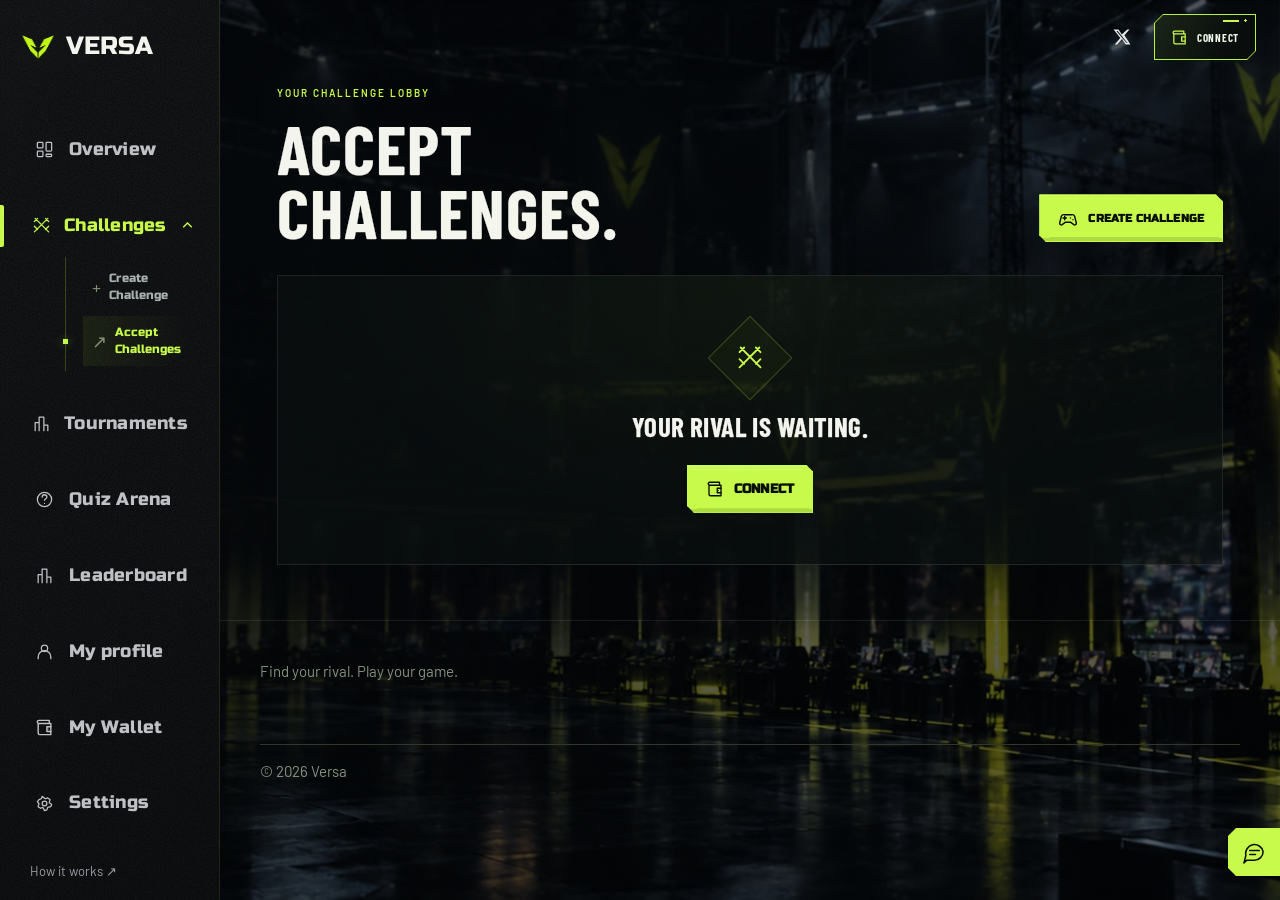
==== accept-challenges/index.html @ dc7f64ae "Add files via upload" ====
<!DOCTYPE html>
<html lang="en"><head><meta name="versa-build" content="2026-11-01-v4.0"><meta charset="utf-8"><meta name="viewport" content="width=device-width,initial-scale=1"><meta name="theme-color" content="#090b0b"><meta name="description" content="Versa: challenge friends, play quizzes and explore competitions."><title>Versa — Your next match starts here</title><link rel="icon" href="/versa-favicon.ico"><link rel="stylesheet" href="/assets/versa-base.css?v=041100"><link rel="stylesheet" href="/assets/app-v2.css?v=041100"><link rel="stylesheet" href="/assets/revision-v3.css?v=041102"><link rel="preload" href="/assets/versa-arena-heavy.woff" as="font" type="font/woff" crossorigin></head>
<body><a href="#main" class="skip">Skip to content</a><header class="header"><div class="mobile-ca-row"><button class="ca-copy" data-copy-ca="mobile" type="button" disabled aria-label="Versa contract address pending"><span>CA pending</span></button></div><div class="header-inner"><a href="/" class="brand" aria-label="Versa home"><span class="brand-mark" aria-hidden="true"><img src="/mobile-logo.png" alt=""></span><span class="brand-name">VERSA</span></a><nav id="nav" aria-label="Main navigation"><a href="/" data-nav="home">Home</a><a href="/accept-challenges/" data-nav="competitions">Competitions</a><a href="/quiz/" data-nav="quiz">Quiz Arena</a><a href="/leaderboard/" data-nav="leaderboard">Leaderboard</a><a href="/profile/" data-nav="profile">Profile</a><a href="/how-it-works/" data-nav="how">How it works</a></nav><div class="header-actions"><a class="header-x" href="https://x.com/PlayVersa_" target="_blank" rel="noopener noreferrer" aria-label="Versa on X (opens in a new tab)" title="@PlayVersa_"><svg width="18" height="18" viewBox="0 0 24 24" fill="currentColor" aria-hidden="true"><path d="M18.9 2H22l-6.8 7.8L23.2 22h-6.3L12 14.6 5.5 22H2.3l7.5-8.6L.8 2h6.5l4.5 6.7L18.9 2Zm-1.1 18h1.7L6.3 3.9H4.5L17.8 20Z"/></svg></a><button class="wallet-btn" data-wallet><svg class="connect-icon" width="18" height="18" viewBox="0 0 24 24" fill="none" stroke="currentColor" stroke-width="1.8" stroke-linecap="round" stroke-linejoin="round" aria-hidden="true"><path d="M20 7H5a2 2 0 0 1 0-4h13v4M4 7v12a2 2 0 0 0 2 2h14V7"/><path d="M20 11h-5v6h5"/><circle cx="16.5" cy="14" r=".7" fill="currentColor" stroke="none"/></svg><span>Connect</span></button><button class="ca-copy desktop-ca" data-copy-ca="desktop" type="button" disabled aria-label="Versa contract address pending"><span>CA pending</span></button><button class="menu-btn" aria-label="Open navigation" aria-expanded="false" aria-controls="nav"><span></span><span></span><span></span></button></div></div></header><main id="main" tabindex="-1"><section class="boot-shell" id="versa-boot" role="status"><h1>Loading your arena…</h1><p>Versa is getting ready.</p><div id="boot-retry" hidden><p>The page is taking longer than expected.</p><button class="btn" type="button" onclick="location.reload()">Reload Versa</button></div></section></main><footer class="footer"><div class="footer-inner"><div><a href="/" class="brand" aria-label="Versa home"><span class="brand-mark"><img src="/mobile-logo.png" alt=""></span><span class="brand-name">VERSA</span></a><p>Find your rival. Play your game.</p></div><div class="footer-links"><a href="/accept-challenges/">Competitions</a><a href="/quiz/">Quiz Arena</a><a href="/how-it-works/">How it works</a><a href="/profile/">Profile</a><a href="/terms/">Terms of Service</a><a href="/privacy/">Privacy Policy</a></div><p class="footnote">© <span id="year"></span> Versa</p></div></footer><dialog id="dialog" aria-labelledby="dialog-title"><div id="dialog-content"></div></dialog><div id="toast" role="status" aria-live="polite" hidden></div><noscript><div class="no-script">Please enable JavaScript to use the Versa prototype.</div></noscript><script>window.addEventListener('error',function(e){var boot=document.getElementById('versa-boot'),retry=document.getElementById('boot-retry');if(boot&&retry&&(e.error||e.target&&e.target.tagName==='SCRIPT')){boot.querySelector('h1').textContent='Versa could not finish loading.';boot.querySelector('p').textContent='Please reload the page to try again.';retry.hidden=false;}},true);setTimeout(function(){var retry=document.getElementById('boot-retry');if(retry)retry.hidden=false;},8000);</script><script src="/versa-config.js?v=041100"></script><script src="/assets/versa-mobile-wallet.js?v=041100" defer></script><script src="/assets/versa-app.js?v=041102" defer></script></body></html>
---- assets/versa-base.css ----
@font-face {
  font-family: 'Rajdhani';
  font-style: normal;
  font-weight: 400;
  font-display: swap;
  src: url('/assets/versa-font-1.woff') format('woff');
}
@font-face {
  font-family: 'Rajdhani';
  font-style: normal;
  font-weight: 500;
  font-display: swap;
  src: url('/assets/versa-font-2.woff') format('woff');
}
@font-face {
  font-family: 'Rajdhani';
  font-style: normal;
  font-weight: 600;
  font-display: swap;
  src: url('/assets/versa-font-3.woff') format('woff');
}
@font-face {
  font-family: 'Rajdhani';
  font-style: normal;
  font-weight: 700;
  font-display: swap;
  src: url('/assets/versa-font-4.woff') format('woff');
}
@font-face {
  font-family: 'Russo One';
  font-style: normal;
  font-weight: 400;
  font-display: swap;
  src: url('/assets/versa-font-5.woff') format('woff');
}



:root{color-scheme:dark;--ink:#080a09;--panel:#141714;--line:#30372b;--muted:#9ca697;--text:#f2f3e9;--lime:#c7fa4b;--max:1280px}*{box-sizing:border-box}html{scroll-behavior:smooth}body{margin:0;background:var(--ink);color:var(--text);font:15px/1.5 'DM Sans',Arial,sans-serif}a{color:inherit;text-decoration:none}button,input,select,textarea{font:inherit}button{cursor:pointer}button:disabled{opacity:.5;cursor:not-allowed}button:focus-visible,a:focus-visible,input:focus-visible,select:focus-visible,textarea:focus-visible{outline:2px solid var(--lime);outline-offset:3px}[hidden]{display:none!important}img{display:block;max-width:100%}.wrap{width:min(var(--max),calc(100% - 80px));margin:auto}.skip{position:fixed;top:-80px;left:16px;z-index:100;background:var(--lime);color:#111;padding:10px}.skip:focus{top:10px}.header{background:#0b0d0beF;position:relative;z-index:20;border-bottom:1px solid #242a21}.header-inner{width:min(var(--max),calc(100% - 80px));height:78px;margin:auto;display:flex;align-items:center;gap:36px}.brand{display:inline-flex;align-items:center;gap:10px;font-size:23px;letter-spacing:3px;font-weight:800}.brand-mark{display:inline-grid;place-items:center;color:#111;background:var(--lime);font:800 25px/1 'Barlow Condensed',Arial,sans-serif;width:30px;height:30px;clip-path:polygon(0 0,36% 0,50% 60%,64% 0,100% 0,69% 100%,31% 100%);font-size:0}.header nav{display:flex;gap:30px;margin:auto}.header nav a{color:#a9b1a5;font-size:12px;font-weight:600}.header nav a.active,.header nav a:hover{color:var(--lime)}.header-actions{display:flex;gap:12px}.wallet-btn,.btn{border:1px solid transparent;background:var(--lime);color:#10140c;border-radius:4px;padding:12px 18px;font-size:12px;font-weight:700;display:inline-flex;align-items:center;justify-content:center;gap:22px;min-height:44px}.wallet-btn.connected{background:#1d241a;color:var(--text);border-color:#536843}.btn.outline{background:transparent;border-color:#68705f;color:var(--text)}.btn.ghost{background:#20251e;color:var(--text);border-color:#343c30}.btn:disabled{cursor:not-allowed}.btn:hover:not(:disabled),.wallet-btn:hover{filter:brightness(1.1)}.menu-btn{display:none;background:none;color:white;border:0;font-size:22px}.demo-ribbon{text-align:center;background:#171e13;color:#c4d6a8;font-size:10px;letter-spacing:1px;padding:7px 12px}.dot{display:inline-block;width:7px;height:7px;border-radius:50%;background:var(--lime);margin-right:7px}.ribbon-desc{color:#8e9e83;letter-spacing:0}.hero{min-height:650px;position:relative;display:flex;align-items:center;background:#0d100c;overflow:hidden}.hero-bg{position:absolute;inset:0;width:100%;height:100%;object-fit:cover}.hero:after{content:'';position:absolute;inset:0;background:linear-gradient(90deg,#080a09 2%,#080a09f7 27%,#080a0999 48%,transparent 80%),linear-gradient(0deg,#080a09,transparent 25%)}.hero-inner{position:relative;z-index:1;padding:80px 0;width:min(var(--max),calc(100% - 80px));margin:auto}.eyebrow{font-size:10px;letter-spacing:2px;font-weight:700;color:var(--lime);text-transform:uppercase;margin:0 0 18px}.display,.section-title,.page-title{font-family:'Barlow Condensed',Impact,sans-serif;text-transform:uppercase;line-height:.94;letter-spacing:-1px;font-weight:700}.display{font-size:clamp(72px,8vw,112px);margin:0 0 23px;max-width:620px}.display em{color:var(--lime);font-style:normal}.hero p:not(.eyebrow){color:#b3bcab;font-size:15px;max-width:430px;line-height:1.75}.actions{display:flex;gap:12px;flex-wrap:wrap;margin-top:27px}.hero-hint{display:flex;gap:22px;color:#aab3a3;font-size:10px;margin-top:30px}.hero-hint span:before{content:'↗';color:var(--lime);margin-right:7px}.ticker{border-block:1px solid #242a21;background:#0d100c}.ticker .wrap{display:flex;justify-content:space-between;gap:15px;padding:18px 0;text-transform:uppercase;font-size:10px;letter-spacing:1.7px;color:#abb7a6}.ticker b{color:var(--lime)}.section{padding:80px 0}.section-alt{background:#10130f;border-block:1px solid #20251f}.section-head{display:flex;align-items:end;justify-content:space-between;gap:24px;margin-bottom:30px}.section-title{font-size:54px;margin:0}.section-head p{max-width:390px;color:var(--muted);font-size:13px;margin:0}.text-link{font-size:12px;font-weight:700;color:var(--lime)}.pill{display:inline-flex;align-items:center;gap:6px;border:1px solid #425136;border-radius:99px;padding:5px 10px;color:#cee5b1;font-size:10px;font-weight:600;white-space:nowrap}.tagline{color:var(--muted);font-size:13px}.card-grid{display:grid;grid-template-columns:repeat(3,1fr);gap:16px}.card{border:1px solid var(--line);border-radius:8px;background:#151915;overflow:hidden}.card-body{padding:22px}.card-top,.card-foot,.card-meta,.detail-row{display:flex;justify-content:space-between;gap:15px;align-items:center}.card-top{font-size:10px;color:#aab5a4;letter-spacing:.8px}.card h3{font-size:19px;line-height:1.2;margin:20px 0 9px}.card p{color:var(--muted);font-size:12px}.card-prize{font:700 35px/1 'Barlow Condensed',sans-serif;margin:20px 0}.card-prize small{font:12px 'DM Sans',sans-serif;color:var(--muted)}.card-foot{border-top:1px solid var(--line);padding-top:15px;color:var(--muted);font-size:11px}.card-foot button{background:none;color:var(--lime);border:0;font-weight:700;font-size:11px}.step-grid{display:grid;grid-template-columns:repeat(4,1fr);gap:22px}.step{border-top:1px solid #53624c;padding-top:20px}.step-num{font:700 28px 'Barlow Condensed',sans-serif;color:var(--lime)}.step h3{font-size:16px}.step p{color:var(--muted);font-size:12px;line-height:1.7}.feature-grid{display:grid;grid-template-columns:1fr 1fr;gap:20px}.feature{border:1px solid var(--line);border-radius:10px;overflow:hidden;background:#151915}.feature img{width:100%;aspect-ratio:1.9;object-fit:cover}.feature-copy{padding:25px}.feature-copy h3{font:700 31px 'Barlow Condensed',sans-serif;text-transform:uppercase;margin:0}.feature-copy p{color:var(--muted);font-size:12px}.bottom-cta{background:#c7fa4b;color:#13180e;border-radius:9px;padding:42px;display:flex;justify-content:space-between;gap:20px;align-items:center}.bottom-cta h2{font:700 44px/1 'Barlow Condensed',sans-serif;text-transform:uppercase;margin:0}.bottom-cta p{font-size:13px}.bottom-cta .btn{background:#13180e;color:#fff}.page-top{padding:60px 0 27px}.page-title{font-size:70px;margin:0 0 18px}.page-intro{font-size:13px;color:var(--muted);max-width:650px}.inline-note{background:#1a2117;border:1px solid #405138;color:#c8d6ba;padding:14px 17px;border-radius:6px;font-size:12px;margin:22px 0}.filters{display:flex;gap:10px;flex-wrap:wrap;align-items:center;margin:20px 0 30px}.filter{background:#151a15;color:#bec8b6;border:1px solid #374334;padding:9px 14px;border-radius:4px;font-size:11px}.filter.active{background:var(--lime);color:#111;border-color:var(--lime)}.filter-search{margin-left:auto;max-width:260px}.empty{border:1px dashed #485544;border-radius:8px;padding:35px;text-align:center;color:var(--muted);grid-column:1/-1}.two-col{display:grid;grid-template-columns:1.35fr .8fr;gap:24px}.panel{background:#141814;border:1px solid var(--line);border-radius:8px;padding:24px;margin-bottom:18px}.panel h2{font:700 28px 'Barlow Condensed',sans-serif;text-transform:uppercase;margin:0 0 10px}.panel p{color:var(--muted);font-size:13px}.player-row{display:flex;justify-content:space-between;gap:12px;padding:15px 0;border-bottom:1px solid var(--line);align-items:center}.avatar{display:inline-grid;place-items:center;background:#283623;color:var(--lime);border:1px solid #506941;border-radius:50%;width:36px;height:36px;font-weight:700;margin-right:9px}.metric-grid{display:grid;grid-template-columns:repeat(4,1fr);gap:12px}.metric{background:#151a15;border:1px solid var(--line);border-radius:8px;padding:20px}.metric strong{font:700 35px 'Barlow Condensed',sans-serif;display:block}.metric small{font-size:11px;color:var(--muted)}.quiz-card{max-width:760px;margin:auto}.quiz-question{font-size:24px;line-height:1.3;margin:25px 0}.answers{display:grid;gap:10px}.answer{width:100%;text-align:left;border:1px solid #3e4938;border-radius:6px;padding:16px;background:#1d241c;color:var(--text)}.answer:hover:not(:disabled){border-color:var(--lime)}.timer{font:700 30px 'Barlow Condensed',sans-serif;color:var(--lime)}.progress{height:4px;background:#323a2f;border-radius:3px;overflow:hidden}.progress div{height:100%;background:var(--lime);transition:width .2s}.table{width:100%;border-collapse:collapse;font-size:12px}.table th,.table td{text-align:left;padding:13px;border-bottom:1px solid var(--line)}.table th{color:var(--muted);font-weight:500}.footer{border-top:1px solid #293027;padding:42px 0}.footer-inner{width:min(var(--max),calc(100% - 80px));margin:auto;display:flex;justify-content:space-between;align-items:start;gap:30px;flex-wrap:wrap}.footer p{color:#85917f;font-size:11px}.footer-links{display:flex;gap:20px;font-size:11px;color:#bac3b5}.footnote{width:100%;border-top:1px solid var(--line);padding-top:15px}dialog{background:#151b15;color:var(--text);border:1px solid #4b5d40;border-radius:10px;width:min(570px,calc(100% - 30px));max-height:90vh;padding:25px}dialog::backdrop{background:#000b;backdrop-filter:blur(5px)}.dialog-head{display:flex;justify-content:space-between;align-items:center}.dialog-head h2{font:700 30px 'Barlow Condensed',sans-serif;text-transform:uppercase;margin:0}.close{border:1px solid var(--line);background:transparent;color:white;font-size:21px;width:38px;height:38px;border-radius:5px}.form{display:grid;gap:15px;margin-top:20px}.form label{font-size:11px;color:#c4d1be;display:grid;gap:6px}.form input,.form select,.form textarea,.filter-search{width:100%;background:#0c100c;color:var(--text);border:1px solid #47533f;border-radius:5px;padding:12px}.form textarea{min-height:80px;resize:vertical}.error{font-size:12px;color:#ffaaa2;min-height:18px}.small{font-size:11px;color:var(--muted)}.info-box{padding:13px;background:#222c1f;border-radius:5px;color:#c2d5b4;font-size:11px}.wallet-address{word-break:break-all;font-size:12px;color:#dbe9cf}.choices{display:grid;gap:10px;margin:20px 0}.choice{display:flex;justify-content:space-between;align-items:center;padding:16px;border-radius:6px;background:#1d241c;border:1px solid #424e3c;color:white;font-weight:700;text-align:left}.choice span{color:var(--muted);font-size:11px;font-weight:400}#toast{position:fixed;bottom:20px;left:50%;transform:translateX(-50%);background:#e8f4db;color:#172013;padding:12px 18px;border-radius:5px;font-size:12px;z-index:100;max-width:90%}.no-script{padding:20px;color:white}.status-bar{display:flex;gap:8px;flex-wrap:wrap;margin:20px 0}.status-bar span{padding:8px 10px;border-bottom:2px solid #3b4636;color:#7c8a76;font-size:10px}.status-bar span.current{border-color:var(--lime);color:var(--lime)}.disclaimer{color:#879180;font-size:11px}.image-panel{width:100%;border-radius:8px;max-height:360px;object-fit:cover}.rule-list{color:#abb7a4;font-size:13px;line-height:1.8;padding-left:20px}
@media(max-width:850px){.wrap,.header-inner,.footer-inner,.hero-inner{width:calc(100% - 40px)}.header nav{gap:18px}.card-grid{grid-template-columns:repeat(2,1fr)}.step-grid{grid-template-columns:repeat(2,1fr)}.two-col{grid-template-columns:1fr}.hero{min-height:620px}}
@media(max-width:600px){.header-inner{height:68px}.brand{font-size:20px}.header nav{display:none;position:absolute;top:68px;left:0;right:0;padding:18px 20px 25px;background:#10150f;flex-direction:column;gap:0;border-bottom:1px solid #424f3d}.header nav.open{display:flex}.header nav a{padding:11px 0;font-size:14px}.header-actions{margin-left:auto;align-items:center}.wallet-btn{padding:10px 12px;font-size:10px;gap:8px;min-height:38px}.menu-btn{display:block}.ribbon-desc{display:block;margin-top:3px}.hero{min-height:760px;align-items:start}.hero-bg{object-position:center}.hero:after{background:linear-gradient(180deg,#080a09ef 0%,#080a09df 28%,#080a0955 52%,transparent 69%,#080a09 100%)}.hero-inner{padding:65px 0 330px}.display{font-size:68px}.hero p:not(.eyebrow){font-size:13px;max-width:310px}.hero-hint{font-size:9px}.ticker .wrap{flex-wrap:wrap;justify-content:center;font-size:8px}.section{padding:52px 0}.section-head{align-items:start;flex-direction:column}.section-title{font-size:42px}.card-grid,.feature-grid{grid-template-columns:1fr}.step-grid{gap:24px 15px}.step h3{font-size:14px}.step p{font-size:11px}.bottom-cta{padding:27px;flex-direction:column;align-items:start}.bottom-cta h2{font-size:36px}.page-top{padding:36px 0 15px}.page-title{font-size:55px}.metric-grid{grid-template-columns:repeat(2,1fr)}.filter-search{margin-left:0;max-width:none}.footer-links{flex-wrap:wrap}.quiz-question{font-size:20px}.table{font-size:10px}.table th,.table td{padding:9px 5px}.panel{padding:18px}}

.brand-mark{position:relative;clip-path:none;background:none;overflow:hidden;width:36px;height:29px}.brand-mark img{position:absolute;max-width:none;width:58px;height:58px;left:50%;top:50%;transform:translate(-50%,-40%);object-fit:contain;mix-blend-mode:screen}.muted{color:var(--muted)}.bottom{padding-bottom:65px}

.controller-panel{display:grid;grid-template-columns:1fr 1fr;align-items:center;gap:40px;padding:48px;background:radial-gradient(ellipse at 80% 50%,#35481366,transparent 65%),#12170f;border:1px solid var(--line);border-radius:12px}.controller-panel img{width:min(100%,420px);max-height:400px;object-fit:contain;justify-self:center;filter:drop-shadow(0 28px 32px #0008)}@media(max-width:600px){.controller-panel{grid-template-columns:1fr;padding:28px;gap:28px}.controller-panel img{max-height:290px}}


:root{--heading:'Russo One',Impact,'Arial Black',sans-serif;--body:'Rajdhani',Arial,sans-serif}
body{font:500 18px/1.5 var(--body)}button,input,select,textarea{font-family:var(--body)}
h1,h2,h3,.display,.section-title,.page-title,.bottom-cta h2,.feature-copy h3,.panel h2,.dialog-head h2{font-family:var(--heading);font-weight:400;-webkit-text-stroke:.25px;letter-spacing:-.025em;line-height:1.12}
.header nav a{font-family:var(--heading);font-size:13px;font-weight:400}.header{border:0}.brand{font-family:var(--heading)}.brand-mark{width:46px;height:40px}.brand-mark img{width:75px;height:75px}.wallet-btn,.btn,.card-foot button{font-weight:700;font-size:15px}.eyebrow{font-weight:700;font-size:12px}.hero{min-height:700px}.hero picture{position:absolute;inset:0;display:block}.hero-bg{width:100%;height:100%;object-fit:cover}.hero-inner{padding:65px 0}.display{font-size:clamp(70px,7.4vw,112px);max-width:760px;line-height:1.04}.hero p:not(.eyebrow){font-size:19px;max-width:465px}.hero:after{background:linear-gradient(90deg,#080a09 0%,#080a09e6 29%,#080a0970 55%,transparent 90%),linear-gradient(0deg,#080a09,transparent 22%)}.hero-hint{font-size:12px}.section-title{font-size:clamp(35px,4vw,62px)}.section-head p,.feature-copy p,.step p,.card p,.panel p,.page-intro{font-size:17px}.card h3{font-family:var(--heading);font-size:23px}.card-top,.card-foot{font-size:13px}.arena-art{width:100%;aspect-ratio:1.6;object-fit:cover}.card-body{padding:24px}.arena-card h3{margin:22px 0 12px}.arena-card .card-foot{margin-top:24px}.dialog-art{width:100%;aspect-ratio:1.9;object-fit:cover;border-radius:8px;margin:24px 0}.page-title{font-size:clamp(44px,6vw,88px)}.feature-copy h3{font-size:30px}.step h3{font-size:18px}.small,.info-box,.inline-note{font-size:14px}.controller-panel{grid-template-columns:1.15fr 1fr;padding:60px;gap:30px}.controller-panel .section-title{font-size:clamp(64px,7vw,108px);line-height:1.02}.controller-panel img{max-height:480px;width:100%;max-width:440px}.controller-panel .page-intro{max-width:480px}.bottom-cta{align-items:center}.bottom-cta h2{font-size:clamp(30px,3.4vw,48px);max-width:760px}.bottom-cta p{font-size:18px}.footer p,.footer-links{font-size:15px}.menu-btn{width:40px;height:40px;padding:9px;flex-direction:column;justify-content:center;gap:5px}.menu-btn span{display:block;width:22px;height:2px;background:#eaf0e4;transition:transform .2s,opacity .2s}.menu-btn[aria-expanded=true] span:first-child{transform:translateY(7px) rotate(45deg)}.menu-btn[aria-expanded=true] span:nth-child(2){opacity:0}.menu-btn[aria-expanded=true] span:last-child{transform:translateY(-7px) rotate(-45deg)}
dialog:has(.wallet-list){width:min(410px,calc(100% - 30px));padding:25px 18px 18px;background:#0b0c0e;border:1px solid #292c28;border-radius:18px}dialog:has(.wallet-list) .dialog-head{position:relative;justify-content:center;padding:0 30px 22px}dialog:has(.wallet-list) .dialog-head h2{color:var(--lime);font-size:25px;letter-spacing:-1px}dialog:has(.wallet-list) .close{position:absolute;right:0;border:0;color:#aaa;background:none}.wallet-list{display:grid;gap:4px}.wallet-row{width:100%;display:flex;align-items:center;gap:14px;border:0;border-radius:10px;background:transparent;padding:14px 10px;color:#f3f3f3;text-align:left;min-height:66px}.wallet-row:hover:not(:disabled){background:#181c17}.wallet-row strong{font:700 18px var(--body)}.wallet-row small{margin-left:auto;font:600 12px var(--body);color:#a8d5b8}.wallet-row b{color:#8d948a;margin-left:auto;font-size:24px}.wallet-row small+b{margin-left:4px}.wallet-icon,.wallet-icon>span,.wallet-icon img{width:34px;height:34px;display:grid;place-items:center;border-radius:9px;font-size:28px;font-weight:700}.x-signin{background:#17191a;margin-top:10px}.x-icon{font:28px Arial;width:34px;text-align:center}.wallet-note{text-align:center!important;font-size:13px!important;color:#9ba198;margin:19px 0 0}.wallet-row:disabled{opacity:.55}.quiz-question{font-family:var(--heading);font-size:23px;line-height:1.45}.answer{font-size:18px}.table{font-size:16px}.metric strong{font-family:var(--heading);font-size:30px}
@media(max-width:850px){.header nav{gap:20px}.header nav a{font-size:11px}.header-inner{gap:18px}.controller-panel{padding:35px}.controller-panel .section-title{font-size:65px}}
@media(max-width:600px){.header-inner{height:68px;width:calc(100% - 32px)}.brand-name{display:none}.header .brand-mark{width:42px;height:37px}.header-actions{gap:10px}.wallet-btn{font-size:13px;padding:9px 15px}.menu-btn{display:flex}.header nav{top:68px;background:#0e120eed;backdrop-filter:blur(18px);border:0;border-radius:0 0 16px 16px;padding:22px 25px 28px;box-shadow:0 22px 40px #0009}.header nav a{font-family:var(--heading);font-size:23px;padding:15px 0;font-weight:400;letter-spacing:.2px}.hero{min-height:780px;align-items:start}.hero-inner{padding:25px 0 420px;width:calc(100% - 36px);margin:0 auto}.hero .eyebrow{font-size:9px;letter-spacing:1.5px;margin-bottom:15px}.display{font-size:clamp(38px,11.9vw,66px);line-height:1.07;margin-bottom:15px}.hero p:not(.eyebrow){font-size:16px;line-height:1.5;max-width:345px;margin:0}.hero-bg{height:auto;width:100%;top:auto;bottom:0;object-fit:contain;object-position:bottom}.hero:after{background:linear-gradient(180deg,#080a09 .5%,#080a09cc 16%,transparent 43%,transparent 87%,#080a09 100%)}.hero .actions{margin-top:18px;gap:9px;flex-wrap:nowrap}.hero .actions .btn{font-size:13px;padding:11px 12px;gap:6px;flex:1;white-space:nowrap}.hero-hint{font-size:10px;gap:12px;margin-top:16px;flex-wrap:wrap}.hero-hint span:last-child{display:none}.controller-panel{padding:30px 20px;grid-template-columns:1fr;text-align:center;gap:30px}.controller-panel .section-title{font-size:clamp(47px,13vw,70px)}.controller-panel .page-intro{margin:18px auto 22px;max-width:290px}.controller-panel img{max-height:360px;max-width:310px}.bottom-cta{text-align:center;align-items:center;padding:30px 22px;gap:18px}.bottom-cta h2{font-size:31px;line-height:1.15}.bottom-cta p{font-size:17px}.footer-inner{justify-content:center;text-align:center;flex-direction:column;align-items:center}.footer-links{justify-content:center;gap:18px;font-size:15px}.footer .brand{justify-content:center}.footer .footnote{margin-top:0}.section-title{font-size:34px}.section-head p,.card p,.step p{font-size:16px}.page-title{font-size:43px}.card h3{font-size:24px}.feature-copy h3{font-size:26px}.metric strong{font-size:24px}.table{font-size:14px}.page-intro{font-size:18px}.wallet-row{padding:12px 8px}.wallet-row strong{font-size:18px}.wallet-row small{font-size:11px}.header .brand{gap:0}}


.connect-icon{display:block;flex:none}.wallet-btn{gap:9px}.invite-label{display:grid;gap:9px;margin:22px 0;font-size:15px;color:var(--muted)}.invite-url{width:100%;background:#0a1009;color:var(--text);border:1px solid #4a5b3f;border-radius:7px;padding:14px;font:600 15px var(--body)}.invite-display{overflow-wrap:anywhere}.safety-teaser{align-items:center}.safety-teaser .page-intro{margin:22px 0}.arena-grid{grid-template-columns:repeat(4,minmax(0,1fr))}.header-inner{gap:22px}.header nav{gap:22px}.arena-grid h3{font-size:22px}.arena-grid .card-body{padding:20px}.arena-grid .card-top{flex-wrap:wrap;gap:8px}.header nav a{white-space:nowrap}.safety-teaser .image-panel{max-height:400px}.how-page .page-top{padding-bottom:60px}@media(max-width:1100px){.arena-grid{grid-template-columns:repeat(2,minmax(0,1fr))}.header nav{gap:14px}.header nav a{font-size:11px}.header-inner{gap:16px}}@media(max-width:600px){.arena-grid{grid-template-columns:1fr}.header nav a{font-size:23px}.header nav{gap:0}.wallet-btn{gap:8px;font-size:14px}.safety-teaser{gap:28px}.invite-url{font-size:14px}.header nav{max-height:calc(100dvh - 80px);overflow:auto}}


/* Latest layout refinements */
.brand-mark,.header .brand-mark{display:grid;place-items:center;width:46px;height:44px;overflow:visible;background:transparent;clip-path:none;position:static}.brand-mark img,.header .brand-mark img{display:block;position:static;width:46px;height:46px;max-width:100%;object-fit:contain;transform:none;mix-blend-mode:normal}.brand{gap:9px}.games-section{padding-top:40px}.controller-panel .page-intro{margin-bottom:0}.how-steps{grid-template-columns:repeat(5,minmax(0,1fr))}.how-steps .step h3{font-size:18px}.how-steps .step p{font-size:16px}.mobile-ca-row{display:none}.ca-copy{display:inline-flex;align-items:center;justify-content:center;gap:9px;padding:10px 0 10px 8px;background:none;border:0;color:var(--lime);font:600 14px var(--body);white-space:nowrap}.ca-copy svg{flex:none}.ca-copy:hover:not(:disabled){color:#f6ffdf}.ca-copy:disabled{opacity:.65;cursor:default;color:#9eab94}.header-actions{align-items:center;gap:15px}.header nav{gap:19px}.header nav a{font-size:12px}.header-inner{gap:18px}.desktop-ca{min-width:112px}
@media(max-width:1100px) and (min-width:601px){.header-inner{width:calc(100% - 32px);gap:12px}.header nav{gap:12px}.header nav a{font-size:10px}.header .brand-name{font-size:20px}.header-actions{gap:8px}.wallet-btn{padding:10px 12px}.desktop-ca{min-width:100px;font-size:12px}.how-steps{grid-template-columns:repeat(3,minmax(0,1fr))}}
@media(max-width:800px) and (min-width:601px){.header .brand-name{display:none}.header nav a{font-size:9px}.header nav{gap:10px}.desktop-ca{min-width:90px;font-size:11px}.header-actions{gap:4px}}
@media(max-width:600px){.mobile-ca-row{display:flex;align-items:center;justify-content:center;min-height:31px;background:#10160b}.mobile-ca-row .ca-copy{padding:6px 12px;font-size:13px;min-height:31px;letter-spacing:.3px}.desktop-ca{display:none}.header nav{top:99px}.header nav a{font-size:23px}.header .brand-mark{width:44px;height:40px}.header .brand-mark img{width:44px;height:44px}.hero{min-height:clamp(650px,calc(400px + 70vw),720px)}.hero-inner{padding:25px 0 280px}.hero-bg{top:clamp(70px,calc(440px - 95vw),140px);bottom:auto;width:100%;height:auto}.hero:after{background:linear-gradient(180deg,#080a09 .5%,#080a09b8 14%,transparent 42%,transparent 88%,#080a09 100%)}.games-section{padding-top:20px}.games-section .section-head{margin-bottom:24px}.controller-section{padding-bottom:26px}.controller-section+.section{padding-top:26px}.controller-panel .page-intro{margin-bottom:0}.how-steps{grid-template-columns:1fr;gap:26px}.how-steps .step{padding-top:18px}.how-steps .step h3{font-size:20px}.how-steps .step p{font-size:17px}.footer .brand-mark img{width:46px;height:46px}.header-actions{gap:10px}.header nav{max-height:calc(100dvh - 110px)}}


/* Final visual refinements */
.header{background:#080a09;border:0;box-shadow:none}.hero picture{z-index:0}.hero:before{content:'';position:absolute;inset:0 0 auto;height:230px;background:linear-gradient(180deg,#080a09 0%,#080a09ec 12%,#080a09a8 40%,#080a0940 72%,transparent 100%);z-index:1;pointer-events:none}.hero:after{z-index:1;pointer-events:none}.hero-inner{z-index:2}.arena-card{display:flex;flex-direction:column}.arena-card .card-body{display:flex;flex-direction:column;flex:1}.arena-card .card-body>p{margin-bottom:24px}.arena-card .card-foot{margin-top:auto}.arena-card .pill{font-size:11px;letter-spacing:.8px;text-transform:uppercase}@media(max-width:600px){.hero:before{height:190px;background:linear-gradient(180deg,#080a09 0%,#080a09d9 28%,#080a095c 67%,transparent 100%)}}
---- assets/app-v2.css ----
:root{--panel:#121710;--border:#303a29;--muted:#a1aa9a}.app-sidebar{display:none}.app-mode .app-sidebar{display:flex;flex-direction:column;position:fixed;inset:0 auto 0 0;width:228px;background:#0d110c;border-right:1px solid var(--border);z-index:80;padding:28px 16px}.side-brand{display:flex;align-items:center;gap:10px;font:22px 'Russo One',sans-serif;margin-bottom:48px}.side-brand img{width:38px;height:38px;object-fit:contain}.side-label{font-size:10px;letter-spacing:2px;color:var(--muted);margin:0 12px 12px}.side-link{display:flex;align-items:center;gap:14px;padding:13px;border-radius:7px;margin:3px 0;color:#a8b09f;font-weight:700}.side-link span{font:22px sans-serif;width:24px;text-align:center}.side-link.active{background:#c5ff3814;color:var(--lime)}.side-link:hover{background:#ffffff08}.side-bottom{margin-top:auto;display:grid;gap:16px;padding:14px}.side-bottom a{font-size:13px;color:#b3bba8}.side-bottom span{font-size:9px;letter-spacing:1px;color:#68745f}.app-mode main,.app-mode footer{margin-left:228px}.app-mode .header{margin-left:228px;width:calc(100% - 228px)}.app-mode .header .nav,.app-mode .header nav{display:none}.app-mode .header .logo{visibility:hidden}.app-mode .page-top{padding-top:44px}.app-mode .wrap{max-width:1200px;width:calc(100% - 64px)}.app-mode .footer{padding:24px 0}.app-mode .section-title{font-size:clamp(28px,3.3vw,48px)}.compact-section{padding-top:48px;padding-bottom:28px}.short-hero{min-height:610px;max-height:740px}.short-hero .display{font-size:clamp(52px,6.5vw,100px)}.short-hero .hero-status{font-size:12px;color:#aab49c;margin-top:20px}.landing-games{display:grid;grid-template-columns:repeat(4,1fr);gap:16px}.landing-game{border:1px solid var(--border);background:var(--panel);border-radius:10px;overflow:hidden;text-align:left;padding:0;color:var(--white);cursor:pointer}.landing-game img{width:100%;height:160px;object-fit:cover;display:block}.landing-game strong{display:block;font:17px 'Russo One',sans-serif;margin:18px 16px 6px}.landing-game span{display:block;font-size:13px;color:var(--muted);margin:0 16px 20px}.three-steps{display:grid;grid-template-columns:repeat(3,1fr);gap:40px}.three-steps>div{border-top:1px solid var(--border);padding-top:20px}.three-steps span{color:var(--lime);font-weight:700}.three-steps h3{font-size:20px}.three-steps p{color:var(--muted);max-width:290px}.small-faq{max-width:850px;padding-bottom:70px}.small-faq details{border-bottom:1px solid var(--border);padding:18px 0}.small-faq summary{cursor:pointer;font-weight:700}.small-faq p{color:var(--muted)}.profile-page{padding:32px 0 65px}.profile-breadcrumb{display:flex;gap:12px;color:var(--muted);font-size:12px;margin-bottom:22px}.profile-identity{border:1px solid var(--border);border-radius:12px;overflow:hidden;background:linear-gradient(135deg,#131a10,#0d120b)}.profile-cover{position:relative;aspect-ratio:5 / 1;background-repeat:no-repeat}.cover-edit{position:absolute;right:16px;top:14px;background:#0a0e0cbb;border:1px solid #78856966;border-radius:6px;padding:9px 13px;color:white;font:12px inherit;cursor:pointer}.identity-body{padding:0 28px 24px}.identity-top{display:flex;align-items:flex-end;justify-content:space-between;margin-top:-45px;position:relative;gap:15px}.avatar-wrap{position:relative}.player-avatar{width:42px;height:42px;border-radius:50%;object-fit:cover;border:1px solid #34402c;flex-shrink:0;display:inline-flex;align-items:center;justify-content:center;background:#1e2e17;color:var(--lime);font:18px 'Russo One',sans-serif}.player-avatar.large{width:126px;height:126px;border:3px solid #11170e;outline:2px solid #a6e833}.initial-avatar.large{font-size:48px}.avatar-edit{position:absolute;bottom:2px;right:1px;width:32px;height:32px;border-radius:50%;background:#131813;border:1px solid #adbaa3;color:white;cursor:pointer}.identity-actions{display:flex;gap:10px;padding-bottom:4px}.identity-actions .btn{min-height:42px;padding:11px 20px}.identity-copy{margin-top:18px}.identity-copy h1{font:clamp(24px,3vw,34px) 'Russo One',sans-serif;margin:0 0 8px;line-height:1.15;overflow-wrap:anywhere}.profile-handle{font-size:14px;margin:0;color:#d1d8c8}.profile-handle span{font-size:12px;color:#88967d;margin-left:12px}.profile-bio{font-size:15px;color:#d6ddcd;max-width:650px;white-space:pre-wrap;overflow-wrap:anywhere}.social-row{display:flex;gap:8px;margin:15px 0 22px;flex-wrap:wrap}.social-row a{display:grid;place-items:center;min-width:36px;height:34px;padding:0 9px;border:1px solid var(--border);border-radius:7px;font-size:12px}.profile-stats{display:grid;grid-template-columns:repeat(4,1fr);border:1px solid var(--border);border-radius:9px;padding:18px 0}.profile-stats div{display:grid;text-align:center;border-right:1px solid var(--border);gap:4px}.profile-stats div:last-child{border:0}.profile-stats strong{font-size:24px}.profile-stats span{font-size:12px;color:var(--muted)}.profile-tabs{display:flex;gap:25px;border-bottom:1px solid var(--border);margin:25px 0 20px;overflow:auto}.profile-tabs button{white-space:nowrap;background:none;border:0;border-bottom:3px solid transparent;color:#b4bda9;font-size:14px;font-weight:700;padding:12px 4px;cursor:pointer;min-height:44px}.profile-tabs button.active{color:var(--lime);border-color:var(--lime)}.profile-grid{display:grid;grid-template-columns:1.6fr 1fr;gap:20px}.panel-heading{display:flex;align-items:center;justify-content:space-between;gap:12px;margin-bottom:18px}.panel h2{font-size:20px;margin:0 0 16px}.panel-heading h2{margin:0}.panel-heading>span{font-size:11px;color:var(--muted)}.favourite-grid{display:grid;grid-template-columns:repeat(3,1fr);gap:12px}.favourite-grid img{width:100%;height:125px;object-fit:cover;border-radius:6px}.favourite-grid strong{display:block;font-size:11px;margin-top:8px}.setup-item{display:flex;gap:10px;font-size:14px;margin:12px 0}.setup-item span{color:#738567}.setup-item .done{color:var(--lime)}progress{width:100%;height:7px;accent-color:var(--lime);margin:5px 0 10px}.profile-page>.panel{margin-top:20px}.empty-state{text-align:center;padding:25px 12px}.empty-icon{font-size:44px;color:#80916d}.empty-state h3{font:19px 'Russo One',sans-serif;margin:12px 0}.empty-state p{font-size:13px;color:var(--muted)}.match-row{width:100%;display:flex;align-items:center;gap:20px;justify-content:space-between;padding:18px 0;background:none;color:var(--white);border:0;border-bottom:1px solid var(--border);text-align:left;cursor:pointer}.match-row small{display:block;color:var(--muted);margin-top:5px}.match-row>span:first-child{flex:1}.cover-picker{display:grid;grid-template-columns:1fr 1fr;gap:12px;margin:22px 0}.cover-option{padding:5px;background:#131911;border:1px solid var(--border);border-radius:8px;text-align:left;color:white;cursor:pointer}.cover-option.selected{border-color:var(--lime)}.cover-option>span{display:block;aspect-ratio:5;border-radius:4px}.cover-option strong{display:block;padding:8px;font-size:11px}.form-two{display:grid;grid-template-columns:1fr 1fr;gap:16px}.form fieldset{border:1px solid var(--border);border-radius:8px;padding:15px}.form legend{font-size:12px;color:#c1ceb4}.choice-pills{display:flex;flex-wrap:wrap;gap:12px}.choice-pills label,.check-line{display:flex!important;align-items:center;gap:8px}.choice-pills input,.check-line input{width:auto!important}.edit-avatar-row{display:flex;align-items:center;gap:15px}.search-label{display:grid;gap:8px;font-size:12px;margin:28px 0 18px;max-width:500px}.search-label input{background:#11170e;border:1px solid var(--border);border-radius:8px;color:white;padding:14px;font:16px inherit}.leaderboard-row{display:flex;align-items:center;gap:16px;padding:19px 8px;border-bottom:1px solid var(--border)}.leaderboard-row>span:nth-child(3){flex:1;min-width:0}.leaderboard-row strong{font-size:16px;overflow-wrap:anywhere}.leaderboard-row small{display:block;color:var(--muted);font-size:12px;margin-top:4px}.row-record{text-align:right;font-size:12px}.rank{width:28px;color:var(--lime)}.block-link{display:block;margin-top:25px}.wizard-progress{display:flex;list-style:none;padding:0;margin:28px 0;gap:28px}.wizard-progress li{display:flex;align-items:center;gap:9px;color:#6d7a61;font-size:12px}.wizard-progress b{display:grid;place-items:center;border:1px solid #3a4630;border-radius:50%;width:28px;height:28px}.wizard-progress li.active{color:var(--lime)}.wizard-layout{display:grid;grid-template-columns:1.7fr 1fr;gap:24px;align-items:start;padding-bottom:70px}.wizard-summary{position:sticky;top:110px}.wizard-summary h2{font-size:23px}.summary-line{display:flex;justify-content:space-between;border-top:1px solid var(--border);padding:20px 0}.summary-line span{color:var(--muted)}.wizard-game-grid{display:grid;grid-template-columns:1fr 1fr;gap:15px}.game-choice{position:relative;border:1px solid var(--border);border-radius:9px;overflow:hidden;cursor:pointer;padding-bottom:15px}.game-choice:has(input:checked){border-color:var(--lime);background:#c5ff3810}.game-choice img{width:100%;height:110px;object-fit:cover}.game-choice input{position:absolute;top:10px;left:10px;width:auto!important;accent-color:var(--lime)}.game-choice strong{font-size:13px;padding:12px;display:block}.wizard-buttons{display:flex;justify-content:space-between;gap:15px;margin-top:20px}.review-list{display:grid;grid-template-columns:100px 1fr;gap:14px;margin:20px 0}.review-list dt{color:var(--muted)}.review-list dd{margin:0;overflow-wrap:anywhere}.rules-preview{white-space:pre-wrap}.chat-launcher{position:fixed;bottom:25px;right:25px;background:var(--lime);color:#142006;border:0;border-radius:50px;box-shadow:0 5px 30px #0009;padding:15px 22px;display:flex;align-items:center;gap:9px;font-size:24px;z-index:95;cursor:pointer}.chat-launcher span{font:14px 'Russo One',sans-serif}.chat-launcher b{font:10px sans-serif;background:#17230f;color:var(--lime);border-radius:50%;padding:5px}.community-chat{position:fixed;right:24px;bottom:90px;width:380px;height:min(660px,calc(100dvh - 115px));background:#10150f;border:1px solid #465737;border-radius:14px;box-shadow:0 20px 70px #000c;z-index:100;display:flex;flex-direction:column;overflow:hidden}.community-chat[hidden]{display:none}.chat-header{display:flex;justify-content:space-between;align-items:center;padding:18px;border-bottom:1px solid var(--border);background:#171f12}.chat-header strong{font:14px 'Russo One',sans-serif}.chat-header span{display:block;font-size:11px;color:var(--muted);margin-top:6px}.chat-header button{font-size:28px;border:0;background:none;color:white;padding:5px 8px;cursor:pointer}.chat-messages{overflow:auto;flex:1;padding:15px;overscroll-behavior:contain}.chat-message{padding:12px 0;border-bottom:1px solid #ffffff09}.chat-author{display:inline-flex;gap:8px;align-items:center}.chat-author .player-avatar{width:26px;height:26px;font-size:11px}.chat-author strong{font-size:12px}.chat-message time{font-size:10px;color:#7f8b75;float:right;padding-top:6px}.chat-message p{font-size:14px;line-height:1.5;margin:9px 0;white-space:pre-wrap;overflow-wrap:anywhere}.message-tools{display:flex;gap:12px}.message-tools button{padding:4px 0;background:none;border:0;color:#86967a;font-size:10px;cursor:pointer}.chat-compose{padding:15px;border-top:1px solid var(--border)}.chat-compose form{display:flex;gap:8px}.chat-compose textarea{resize:none;flex:1;width:0;background:#0a0e09;border:1px solid #36452b;border-radius:7px;padding:10px;color:white;font:14px sans-serif}.chat-compose .btn{padding:10px 14px;font-size:12px}.chat-compose small{display:block;color:#849479;font-size:10px;margin-top:8px}.chat-compose p{font-size:13px}.sr-only{position:absolute;width:1px;height:1px;overflow:hidden;clip:rect(0,0,0,0)}[hidden]{display:none!important}
@media(max-width:1050px){.app-mode .wrap{width:calc(100% - 40px)}.app-mode .app-sidebar{width:200px}.app-mode main,.app-mode footer{margin-left:200px}.app-mode .header{margin-left:200px;width:calc(100% - 200px)}.profile-grid{grid-template-columns:1fr}.wizard-layout{grid-template-columns:1fr}.wizard-summary{display:none}.landing-game img{height:130px}.profile-handle span{display:block;margin:6px 0}.identity-body{padding:0 20px 22px}}
@media(max-width:760px){.app-mode .app-sidebar{display:none;width:240px;top:75px;bottom:0;padding:20px 16px;box-shadow:30px 0 80px #000b}.sidebar-open.app-mode .app-sidebar{display:flex}.app-mode .side-brand{display:none}.app-mode main,.app-mode footer{margin-left:0}.app-mode .header{margin-left:0;width:100%;z-index:90}.app-mode .header .logo{visibility:visible}.app-mode .header .menu-btn{display:flex}.app-mode .wrap{width:calc(100% - 32px)}.app-mode .page-top{padding-top:28px}.profile-page{padding-top:20px}.profile-breadcrumb{margin-bottom:15px}.profile-cover{aspect-ratio:3.8}.cover-edit{font-size:10px;right:10px;top:10px;padding:7px 9px}.identity-top{margin-top:-34px;align-items:flex-end;gap:10px}.player-avatar.large{width:94px;height:94px}.identity-actions{gap:7px}.identity-actions .btn{padding:10px 13px;font-size:11px;min-height:40px}.identity-copy{text-align:center;margin-top:22px}.identity-top .avatar-wrap{margin-left:0}.identity-copy h1{font-size:26px}.profile-handle span{font-size:10px}.profile-bio{font-size:14px;line-height:1.6}.social-row{justify-content:center}.profile-stats{padding:15px 0}.profile-stats strong{font-size:22px}.profile-stats span{font-size:9px;line-height:1.4;padding:0 4px}.profile-tabs{gap:28px}.profile-tabs button{font-size:13px}.profile-grid{gap:0}.panel{padding:20px}.panel h2{font-size:18px}.favourite-grid{gap:9px}.favourite-grid img{height:95px}.favourite-grid strong{font-size:9px}.panel-heading .text-link{font-size:10px}.form-two{grid-template-columns:1fr}.cover-picker{gap:8px}.cover-option strong{font-size:10px}.leaderboard-row{gap:10px}.row-record{font-size:10px}.rank{width:15px}.leaderboard-row strong{font-size:14px}.leaderboard-row small{font-size:10px}.leaderboard-row .player-avatar{width:34px;height:34px}.wizard-progress{gap:12px;justify-content:space-between}.wizard-progress li{flex-direction:column;gap:6px;font-size:10px}.wizard-layout{display:block}.wizard-buttons .btn{font-size:12px}.short-hero{min-height:710px;max-height:none}.short-hero .hero-inner{padding-top:40px}.short-hero .display{font-size:clamp(45px,10vw,68px)}.short-hero .hero-bg{object-position:center bottom}.short-hero .hero-inner>p:not(.eyebrow){max-width:330px}.compact-section{padding-top:34px;padding-bottom:14px}.landing-games{grid-template-columns:1fr 1fr;gap:12px}.landing-game img{height:110px}.landing-game strong{font-size:12px;margin:12px 10px 4px}.landing-game span{font-size:11px;margin:0 10px 14px}.three-steps{grid-template-columns:1fr;gap:15px}.three-steps>div{padding-top:15px}.three-steps h3{font-size:18px;margin:10px 0}.three-steps p{max-width:none;font-size:14px}.small-faq{padding-bottom:40px}.chat-launcher{right:16px;bottom:18px;padding:13px 18px}.community-chat{inset:0;width:100%;height:100dvh;border-radius:0;z-index:150}.chat-open{overflow:hidden}.chat-header{padding-top:max(18px,env(safe-area-inset-top))}.chat-compose{padding-bottom:max(16px,env(safe-area-inset-bottom))}.chat-message p{font-size:15px}.chat-compose textarea{font-size:16px}.chat-compose .btn{min-height:44px}.cover-picker{grid-template-columns:1fr 1fr}}
.app-mode .header .brand{visibility:hidden}.app-mode .header-inner{justify-content:flex-end}.app-mode .footer-inner{padding:0}.app-mode .footer .brand{display:none}.app-mode .footer .footer-links{display:none}
@media(max-width:760px){.app-mode .header .brand{visibility:visible}.app-mode .header-inner{justify-content:space-between}.sidebar-open.app-mode .menu-btn{position:relative}.profile-breadcrumb{margin-top:3px}}

.side-link span{display:grid;place-items:center}.chat-launcher svg{width:21px;height:21px}.identity-copy{position:relative}@media(min-width:761px){.identity-copy{margin-left:152px;margin-top:-66px;max-width:calc(100% - 330px);min-height:126px}.identity-copy h1{margin-top:0}.profile-stats{margin-top:22px}}
---- assets/revision-v3.css ----
/* Neutral surfaces, restrained lime, and the existing Versa world throughout. */
:root{--panel:rgba(9,10,12,.78);--border:rgba(255,255,255,.13);--muted:#a5a7ac}
body{background:#050607;color:#f4f4ef;isolation:isolate}body::before{content:"";position:fixed;inset:0;z-index:-2;background:linear-gradient(#000d,#000e),url('/versa-hero-desktop.png') center/cover no-repeat;pointer-events:none}main,.footer{background:transparent}.panel,.profile-identity,.wizard-summary,.community-chat,dialog,.card,.filter,.game-choice,.profile-stats{background:rgba(8,9,11,.83);border-color:var(--border)}.profile-identity{background:rgba(7,8,10,.88)}.inline-note,.open-link-note{background:#ffffff04;border:1px solid var(--border);color:#b8bac0}.panel{border-radius:10px;box-shadow:none}.panel p,.page-intro,.form label{color:#b8bac0}.panel h2,.panel h3,.form label strong{color:#f5f5ef}.form input,.form select,.form textarea,.quick-composer input,.quick-composer select{background:#07080bd9;border:1px solid #ffffff26;color:#f0f1ed;border-radius:5px;min-height:48px;width:100%;padding:12px;font:inherit}.form input:focus,.form textarea:focus,.quick-composer input:focus,.quick-composer select:focus{outline:1px solid var(--lime);outline-offset:2px}.form input[type=checkbox],.form input[type=radio]{width:auto;min-height:0}.btn{gap:10px}.btn:focus-visible,a:focus-visible,button:focus-visible{outline:2px solid var(--lime);outline-offset:4px}.header{background:#050608ed;border-bottom:1px solid #ffffff10}.app-mode .app-sidebar{background:#060709f5;border-color:#ffffff13;padding:26px 18px}.side-brand{letter-spacing:.1px;font:23px 'Russo One',sans-serif;margin:0 12px 46px}.side-label{color:#696d75;font-size:9px;letter-spacing:2px}.side-link{font-family:Arial,sans-serif;font-size:14px;font-weight:500;padding:15px 12px;position:relative;color:#bfc1c5;gap:13px;border-radius:4px}.side-link.active{color:var(--lime);background:transparent}.side-link.active::before{content:"";position:absolute;left:-18px;top:14px;bottom:14px;width:3px;background:var(--lime);border-radius:0 2px 2px 0}.side-link:hover{background:#ffffff07}.side-link svg{width:19px;height:19px}.side-bottom{border-top:1px solid #ffffff12;padding-top:20px}.side-bottom a{color:#999da4}.side-bottom span{color:#53575f}.app-mode .header .desktop-ca,.app-mode .mobile-ca-row{display:none}.app-mode .header{background:#05060799}.app-mode .page-top{padding-top:34px}.app-mode .section-title{line-height:1.12;letter-spacing:-.5px}
.centered-hero{background:transparent;min-height:660px;max-height:none;display:block;text-align:center;overflow:visible}.centered-hero::after{display:none}.centered-hero .hero-inner{width:min(1120px,calc(100% - 64px));padding:74px 0 48px;display:flex;flex-direction:column;align-items:center}.centered-hero .eyebrow{font-size:10px}.centered-hero .display{max-width:100%;margin:0 auto 22px;font-size:clamp(50px,6.1vw,88px);line-height:1.03;letter-spacing:-1.6px}.centered-hero .hero-description{max-width:510px;margin:0 auto 32px;line-height:1.6;font-size:17px;color:#bfc0c3}.centered-hero #hero-composer{width:100%;margin-top:8px}.quick-tabs{display:flex;justify-content:center;gap:28px;margin-bottom:20px}.quick-tabs button{background:none;border:0;border-bottom:2px solid transparent;color:#8d9199;padding:13px 5px;font-weight:700;font-size:12px;text-transform:uppercase;cursor:pointer}.quick-tabs button[aria-selected=true]{color:white;border-color:var(--lime)}.soon-mini{font-size:9px;color:#8d9199;margin-left:6px;text-transform:none;font-weight:400}.quick-composer{text-align:left;display:grid;grid-template-columns:1.15fr 1fr 1.3fr .6fr auto;align-items:end;gap:20px;background:#050608c9;border:1px solid #ffffff20;padding:28px;border-radius:8px}.quick-heading{align-self:center;display:grid;gap:9px}.quick-heading strong{font:17px 'Russo One',sans-serif;line-height:1.5}.quick-heading>span{font-size:13px;color:#8c919a}.quick-composer label{font-size:12px;font-weight:600;display:grid;gap:9px;color:#b3b7be}.quick-composer label .optional{font-size:10px;font-weight:400;color:#737983;display:inline}.quick-composer .btn{min-height:48px;white-space:nowrap;padding:12px 17px}.quick-entry{display:flex;flex-direction:column;gap:5px;align-self:center}.quick-entry>span{font-size:9px;letter-spacing:1.2px;color:#777d86}.quick-entry strong{font-size:19px;font-weight:600;white-space:nowrap}.quick-entry small{font-size:10px;color:#8c919a}.composer-note{grid-column:1/-1;font-size:12px!important;color:#8c919a!important;line-height:1.5!important;margin:0!important;border-top:1px solid #ffffff12;padding-top:15px}.quiz-shortcut{margin-top:22px;font-size:13px;color:#a5a9b1}.quiz-shortcut:hover{color:var(--lime)}
.art-card{position:relative!important;padding:0!important;overflow:hidden;background:#050607!important;aspect-ratio:16/9;border:1px solid #ffffff25;border-radius:7px;color:white;cursor:pointer}.art-card img{display:block!important;width:100%!important;height:100%!important;object-fit:contain!important;margin:0!important}.art-label{position:absolute;inset:auto 0 0;z-index:2;background:linear-gradient(transparent,#000d 48%,#000f);padding:34px 16px 13px!important;margin:0!important;display:flex!important;flex-direction:column;gap:5px;text-align:left}.art-label strong{font-family:'Russo One',sans-serif!important;font-size:15px!important;margin:0!important;color:white!important}.art-label small{color:#b3b7be;font-size:11px}.game-choice input[type=radio]{position:absolute;top:12px;left:12px;z-index:3;width:18px!important;height:18px;min-height:0;padding:0;accent-color:var(--lime)}.game-choice:has(input:checked){border-color:var(--lime);box-shadow:0 0 0 1px var(--lime)}.other-art img{object-fit:contain!important;padding:12px 35px 25px}.landing-games{grid-template-columns:repeat(4,minmax(0,1fr));gap:18px}.landing-game .art-label{padding-left:13px!important}.landing-game strong{font-size:14px!important}.catalogue-note{font-size:13px;color:#92979f;line-height:1.6;margin-top:18px}.wizard-page .wizard-game-grid{gap:16px}.wizard-page .form{padding:26px}.wizard-page .form>h2{font-size:23px}.wizard-buttons{padding-top:22px}.wizard-summary{align-self:start;position:sticky;top:25px}.wizard-progress{margin-bottom:28px}.wizard-page{padding-bottom:70px}.access-options{display:grid;grid-template-columns:1fr 1fr;gap:14px;margin:22px 0}.access-option{text-align:left;color:white;background:#ffffff03;border:1px solid #ffffff24;border-radius:6px;padding:17px;cursor:pointer;display:flex;flex-direction:column;gap:9px}.access-option strong{font-size:16px}.access-option span{font-size:13px;color:#90969f;line-height:1.4}.access-option.selected{border-color:var(--lime);background:#ffffff04}.opponent-results{margin-top:14px}.opponent-result,.rival-chip{display:flex;align-items:center;gap:12px;padding:13px 0;border-bottom:1px solid #ffffff12}.opponent-result>span{flex:1;display:grid;gap:5px}.opponent-result small,.rival-chip small{display:block;color:#9399a3;font-size:12px}.opponent-result .btn{font-size:11px;padding:8px 12px;min-height:38px}.rival-chip{justify-content:space-between;border:1px solid #ffffff26;border-radius:6px;padding:14px;margin-top:18px}.rival-chip>div{display:flex;align-items:center;gap:12px}.rival-chip button{background:none;border:0;color:#a6acb5;font-size:24px;cursor:pointer}.open-link-note{padding:22px;border-radius:6px}.open-link-note strong{color:white}.review-list{gap:12px}.small-faq{max-width:850px;padding-top:64px}.small-faq h2{font:clamp(25px,3vw,36px) 'Russo One',sans-serif;margin-bottom:28px}.small-faq details{padding:0;border-color:#ffffff20}.small-faq summary{list-style:none;display:flex;align-items:center;justify-content:space-between;gap:20px;font:600 16px/1.5 Arial,sans-serif;padding:23px 0;min-height:64px}.small-faq summary::-webkit-details-marker{display:none}.small-faq summary span{font:24px Arial;color:#b1b6bf}.small-faq details[open] summary span{transform:rotate(45deg)}.small-faq details p{font-size:16px;line-height:1.7;margin:0 32px 24px 0;color:#adb3bd}.footer{border-color:#ffffff15}.profile-stats>div+div{border-color:#ffffff15}.social-row a,.social-row button{background:#ffffff03;border-color:#ffffff20}.chat-header,.chat-compose{background:#090b0e;border-color:#ffffff15}.chat-message,.summary-line,.profile-tabs{border-color:#ffffff15}.chat-launcher{box-shadow:0 7px 30px #0008}
@media(max-width:1150px){.quick-composer{grid-template-columns:1fr 1fr 1fr;gap:18px}.quick-heading{grid-column:1/-1;text-align:center}.quick-composer .btn{grid-column:1/-1}.quick-entry{padding-bottom:2px}.centered-hero .display{font-size:70px}}
@media(max-width:760px){body::before{background:linear-gradient(#000d,#000e),url('/versa-hero-mobile.png') center/cover no-repeat}.centered-hero{min-height:0!important;max-height:none;display:block!important}.centered-hero .hero-inner{width:calc(100% - 32px)!important;padding:48px 0 34px!important;text-align:center}.centered-hero .display{font-size:clamp(37px,8.6vw,60px)!important;max-width:100%!important;letter-spacing:-1px;line-height:1.06}.centered-hero .eyebrow{font-size:8px;letter-spacing:1.4px;margin-bottom:20px}.centered-hero .hero-description{font-size:16px!important;line-height:1.55!important;margin-bottom:20px!important;max-width:330px!important}.quick-tabs{gap:17px;margin-bottom:12px}.quick-tabs button{font-size:10px;padding:13px 0}.soon-mini{font-size:8px;margin-left:3px}.quick-composer{display:grid;grid-template-columns:1fr 1fr;padding:20px 16px;gap:19px;text-align:left}.quick-heading{text-align:center;grid-column:1/-1}.quick-heading strong{font-size:15px}.quick-heading>span{font-size:12px}.quick-composer label{grid-column:1/-1;font-size:13px}.quick-composer .quick-entry{grid-column:1/-1;flex-direction:row;flex-wrap:wrap;align-items:center;gap:8px}.quick-entry>span{font-size:9px}.quick-entry strong{font-size:16px}.quick-entry small{font-size:11px;margin-left:auto}.quick-composer .btn{grid-column:1/-1;width:100%;font-size:13px}.composer-note{font-size:12px!important;text-align:center}.quiz-shortcut{font-size:12px;margin-top:21px}.landing-games{grid-template-columns:1fr 1fr;gap:12px}.landing-game .art-label{padding:23px 9px 9px!important}.landing-game strong{font-size:11px!important}.landing-game small{font-size:9px}.catalogue-note{font-size:12px}.small-faq{padding-top:35px}.small-faq summary{font-size:15px;padding:20px 0}.small-faq details p{font-size:15px}.app-mode .page-top{padding-top:28px}.app-mode .app-sidebar{background:#060709fa}.sidebar-open .app-sidebar{padding-top:94px}.app-mode .form,.app-mode .wizard-page .form{padding:20px 16px}.wizard-page .wizard-game-grid{grid-template-columns:1fr;gap:14px}.wizard-page .game-choice .art-label strong{font-size:15px!important}.wizard-progress li span{font-size:10px}.wizard-progress{gap:8px}.access-options{gap:10px}.access-option{padding:14px 11px}.access-option span{font-size:12px}.opponent-result{gap:8px}.opponent-result .player-avatar{width:32px;height:32px}.opponent-result .btn{padding:8px;font-size:10px}.form-two{grid-template-columns:1fr}.tournament-page .wizard-summary{display:block;position:static}.tournament-page .wizard-layout{display:grid}.app-mode .section-title{font-size:29px}.side-brand{font-size:22px}.chat-launcher{right:16px;bottom:16px}.identity-copy{max-width:100%}.centered-hero .hero-inner>p{position:relative}.art-card:hover{filter:brightness(1.08)}}

.other-art img{padding:0!important}.game-choice img{border-radius:0!important}.quick-tabs button{font-size:13px}.quick-composer label{font-size:13px}.quick-composer input,.quick-composer select{font-size:14px}.quick-heading>span{font-size:14px}.composer-note{font-size:13px!important}
@media(max-width:760px){.quick-tabs button{font-size:11px}.quick-composer label{font-size:13px}.composer-note{font-size:12px!important}}
/* Approved arena reference: compact image grid and a quiet black navigation rail. */
body::before{background:linear-gradient(90deg,#03050788,#03050766),url('/assets/versa-arena.webp') center/cover no-repeat}
.app-mode{--rail:clamp(220px,14.3vw,257px)}
@media(min-width:761px){.app-mode main,.app-mode footer{margin-left:var(--rail)}.app-mode .app-sidebar{width:var(--rail)}.app-mode .header{position:absolute;top:0;right:0;margin:0;width:auto;background:none;border:0}.app-mode .header-inner{width:auto;height:auto;margin:0;padding:14px 24px}.app-mode .header .brand{display:none}.app-mode .header-actions{position:relative}.app-mode .wallet-btn{min-height:36px;padding:8px 12px;font-size:11px}.app-mode .wrap{max-width:1360px;width:calc(100% - 112px)}.app-mode .page-top{padding-top:40px}.app-mode .app-sidebar{padding:28px 20px}.side-brand{margin:0 0 48px;font-size:25px}.side-brand img{width:36px;height:36px}.side-link{font-size:16px;padding:16px 12px;margin:8px 0}.side-link.active::before{left:-20px;top:9px;bottom:9px;width:4px}.side-label{margin-left:12px;margin-bottom:20px}.side-bottom{border:0;padding-left:10px}}
.panel,.wizard-summary{background:linear-gradient(130deg,#0c0d10ef,#08090cdd);border:1px solid #ffffff29;border-radius:10px}
.wizard-page>.eyebrow{display:none}.wizard-page>.section-title,.catalogue-page>.section-title{font-size:clamp(31px,2.8vw,46px);margin:0 0 24px;line-height:1.1}.wizard-progress{margin:0 0 28px;max-width:480px;gap:18px}.wizard-progress li{flex:initial;display:flex;align-items:center;gap:9px}.wizard-progress li span{font-size:12px}.wizard-progress li b{width:30px;height:30px}.wizard-layout{grid-template-columns:minmax(0,1.72fr) minmax(270px,1fr);gap:22px;align-items:start}.wizard-page .form{display:flex;flex-direction:column;gap:18px;padding:26px}.wizard-page .form>.eyebrow{margin:0;font-size:12px;letter-spacing:2px;color:#aeb3bd}.wizard-page .form>h2{margin:4px 0 6px;font-size:23px}.wizard-page .wizard-game-grid{gap:16px}.wizard-page .game-choice{width:100%;min-height:0;height:auto;aspect-ratio:1.83!important}.art-label{background:linear-gradient(transparent,#0008 50%,#000d);padding-top:33px!important}.art-label strong{font-size:17px!important}.wizard-buttons{margin-top:8px;padding-top:6px;display:flex;justify-content:space-between}.wizard-summary{padding:27px 26px;position:static}.wizard-summary>.eyebrow{font-size:12px;letter-spacing:2px;color:#aeb3bd;margin:0 0 25px}.wizard-summary>h2{font-size:25px;line-height:1.2;margin:0 0 20px}.wizard-summary>p{margin-bottom:28px}.wizard-summary .summary-line{padding:20px 0;border-color:#ffffff23}.wizard-summary .summary-line strong{font:600 16px Arial,sans-serif}.wizard-summary .summary-line span{font:15px Arial,sans-serif;color:#a5a9b1}.wizard-summary .small{margin:22px 0 8px;font-size:15px;line-height:1.65}.app-mode .app-sidebar{background:linear-gradient(#06080bf7,#050609f7)}
.catalogue-page{padding-bottom:65px}.catalogue-page>.page-intro{margin-bottom:28px}.catalogue-heading{display:flex;align-items:center;justify-content:space-between;gap:16px;margin-bottom:20px}.catalogue-heading h2{margin:0;font-size:23px}.catalogue-heading .btn{font-size:11px;min-height:38px;padding:9px 12px}.catalogue-panel{padding:26px}.catalogue-panel .filters{display:flex;flex-wrap:wrap;gap:9px;margin:0 0 20px}.catalogue-panel .filter{font-size:11px;min-height:33px}.catalogue-panel .filter-search{width:150px;min-width:0;flex:1;min-height:36px;font-size:13px;padding:9px}.catalogue-panel #matches{display:grid;grid-template-columns:repeat(2,minmax(0,1fr));gap:16px}.catalogue-panel .arena-card{aspect-ratio:1.83!important;min-height:0;height:auto;display:block;width:100%;text-align:left}.catalogue-panel .arena-card .arena-art{width:100%;height:100%;object-fit:contain}.catalogue-card .art-label{padding:32px 15px 13px!important}.catalogue-card .art-label small{font-size:11px}.catalogue-card:hover{border-color:#c5ff38aa}.saved-invitations{margin-top:25px}.saved-invitation-grid{display:grid;grid-template-columns:repeat(2,minmax(0,1fr));gap:16px}.catalogue-card[hidden]{display:none!important}
@media(max-width:1050px){.wizard-layout{grid-template-columns:minmax(0,1fr)}.wizard-summary{display:none}.app-mode .wrap{width:calc(100% - 48px)}}
@media(max-width:760px){body::before{background:linear-gradient(#020407aa,#020407cc),url('/assets/versa-arena.webp') 65% center/cover no-repeat}.app-mode main,.app-mode footer{margin-left:0}.app-mode .app-sidebar{width:260px}.app-mode .header{position:relative;width:100%;margin:0;background:#050609e8}.app-mode .header .brand{display:flex}.app-mode .header-inner{padding:0;width:calc(100% - 32px);height:64px}.app-mode .wrap{width:calc(100% - 32px)}.app-mode .page-top{padding-top:27px}.wizard-page>.section-title,.catalogue-page>.section-title{font-size:28px;margin-bottom:22px}.wizard-progress{max-width:100%;gap:12px;justify-content:space-between}.wizard-progress li{flex-direction:column;gap:7px}.wizard-progress li span{font-size:10px}.wizard-progress li b{width:27px;height:27px}.wizard-page .form,.catalogue-panel{padding:20px 16px}.wizard-page .form>h2,.catalogue-heading h2{font-size:19px}.wizard-page .wizard-game-grid{grid-template-columns:1fr;gap:13px}.wizard-page .game-choice{aspect-ratio:1.83!important}.art-label strong{font-size:16px!important}.catalogue-panel #matches{grid-template-columns:1fr}.catalogue-heading{align-items:flex-start;flex-direction:column}.saved-invitation-grid{grid-template-columns:1fr}.landing-game .art-label strong{font-size:11px!important}.centered-hero{background:transparent}.app-mode .header-actions{margin-left:auto}}
/* Blend the header into the balanced landing hero without a horizontal seam. */
.header{border-bottom:0!important;box-shadow:none!important;background:transparent!important}
body.landing-mode::before{background-image:linear-gradient(180deg,#030507 0%,#030507ed 10%,#030507b8 37%,#030507bf 72%,#030507e6 100%),url('/assets/versa-hero-balanced.webp');background-position:center,center;background-size:cover,cover;background-repeat:no-repeat}
body.landing-mode .header{background:linear-gradient(180deg,#030507f7,#03050722)!important}
body.landing-mode .centered-hero{background:transparent!important}
.side-link{font-weight:600}.other-game-picker{margin-top:3px!important}.catalogue-card .art-label{padding-bottom:14px!important}
@media(max-width:760px){body.landing-mode::before{background-image:linear-gradient(180deg,#030507 0%,#030507e8 13%,#030507b8 48%,#030507e0 100%),url('/versa-hero-mobile.png');background-position:center,center}.app-mode .header{background:linear-gradient(#040609ee,#04060999)!important}.wizard-page .wizard-game-grid{grid-template-columns:1fr}.catalogue-page .catalogue-panel #matches{grid-template-columns:1fr}.other-game-picker select{font-size:15px}}
body.app-mode::before{background-image:linear-gradient(#03050799,#03050799),url('/assets/versa-arena.webp')}.art-label strong{padding:0!important;line-height:1.25!important}.wizard-page .game-choice .art-label{padding-bottom:13px!important}.catalogue-panel .filters{align-items:center}.catalogue-panel .filter-search{flex:1;min-height:42px}.catalogue-panel .filters .text-link{white-space:nowrap;font-size:12px}.panel,.wizard-summary{background:linear-gradient(130deg,#0c0d10f5,#08090ceb)}
/* One continuous top gradient; avoid a second hero-local layer creating a seam. */
body.landing-mode .header{background:transparent!important}
.centered-hero::before{display:none!important}
body.landing-mode .mobile-ca-row{background:transparent}
/* Accessible, borderless Versa dropdowns, independent of the OS select menu. */
.versa-select{position:relative;display:block;width:100%;min-width:0;text-align:left}.select-source{position:absolute!important;width:1px!important;height:1px!important;min-height:0!important;padding:0!important;opacity:0;pointer-events:none}.select-toggle{position:relative;width:100%;min-height:48px;background:#90ad2d;border:0!important;border-radius:5px;color:#080b03;font:600 14px/1.4 Arial,sans-serif;text-align:left;padding:13px 43px 13px 15px;cursor:pointer;box-shadow:none}.select-toggle::after{content:'';position:absolute;right:17px;top:calc(50% - 5px);width:7px;height:7px;border-right:2px solid currentColor;border-bottom:2px solid currentColor;transform:rotate(45deg);pointer-events:none}.select-toggle[aria-expanded=true]::after{transform:translateY(4px) rotate(225deg)}.select-menu{position:absolute;top:calc(100% + 5px);left:0;right:0;z-index:60;max-height:280px;overflow:auto;background:#90ad2d;padding:5px;border:0!important;border-radius:5px;box-shadow:0 12px 25px #0008}.select-menu[hidden]{display:none}.select-menu button{display:block;width:100%;border:0;border-radius:3px;background:transparent;color:#080b03;text-align:left;padding:12px 11px;font:600 14px/1.4 Arial,sans-serif;min-height:44px;cursor:pointer}.select-menu button:hover,.select-menu button:focus-visible,.select-menu button[aria-selected=true]{background:#080a06;color:#c5ff38;outline:0}.select-toggle:focus-visible{outline:2px solid #c5ff38;outline-offset:3px}.select-toggle:disabled{opacity:.6}.session-loading{padding:30px}.session-loading small{color:#a5a7ac}.quick-composer:has(.select-toggle[aria-expanded=true]),.form:has(.select-toggle[aria-expanded=true]){position:relative;z-index:10}
/* Overview follows the approved visual concept, with no match or community panels. */
.overview-page{padding-top:74px;padding-bottom:52px}.welcome-strip{display:flex;align-items:center;justify-content:space-between;gap:18px;padding:14px 0 22px}.welcome-person{display:flex;align-items:center;gap:13px}.welcome-person>div{display:grid;gap:5px}.welcome-person strong{font:600 15px Arial,sans-serif}.welcome-person small{font-size:14px;color:#999fa8}.welcome-strip>a{font-size:13px}.visual-tile{position:relative;overflow:hidden;border:1px solid #ffffff30;border-radius:8px;background:#08090b}.visual-tile>img{position:absolute;inset:0;width:100%;height:100%;object-fit:cover}.visual-tile::after{content:'';position:absolute;inset:0;background:linear-gradient(90deg,#030507ee,#03050780 40%,#03050700 70%);pointer-events:none}.overview-hero{min-height:340px;display:flex;align-items:center}.overview-hero>img{object-position:center}.overview-hero-copy{position:relative;z-index:1;padding:30px;max-width:580px}.overview-hero h1{font:clamp(29px,3.1vw,47px)/1.06 'Russo One',sans-serif;letter-spacing:-1px;margin:0 0 12px}.overview-hero-copy>p{color:#c6c8ce;font-size:17px;line-height:1.5;margin-bottom:22px}.overview-actions{display:flex;gap:13px;align-items:center}.overview-actions .btn{font-size:13px;min-height:48px;padding:12px 18px;white-space:nowrap}.mobile-label{display:none}.overview-features{display:grid;grid-template-columns:1fr 1fr;gap:16px;margin-top:16px}.overview-features .visual-tile{min-height:205px}.overview-features img{object-position:right center}.tile-copy{position:relative;z-index:1;padding:24px}.tile-copy h2{font:clamp(21px,2vw,30px)/1.2 'Russo One',sans-serif;margin:0 0 8px}.tile-copy p{color:#c5c9d0;font-size:15px;line-height:1.5;margin:8px 0 18px}.tile-copy .btn{min-height:40px;font-size:13px}.coming-soon{display:inline-block;background:#293039;color:#b5c3d5;border:0;border-radius:4px;font:600 11px Arial,sans-serif;padding:6px 10px}.overview-features .visual-tile::after{background:linear-gradient(90deg,#05070af2,#05070a80 55%,#05070a11)}.overview-tournaments .tile-copy{max-width:300px}.overview-quiz .tile-copy{max-width:330px}.quiz-category-grid .arena-art{aspect-ratio:16/9;height:auto;object-fit:contain}.quiz-category-grid h2{font:24px 'Russo One',sans-serif;margin:20px 0}.quiz-category-grid .card-body{display:flex;flex-direction:column}.quiz-category-grid .card-body>p{min-height:54px}.quiz-category-grid .card-foot{margin-top:auto}.answer-review{margin-top:35px}.answer-review h2{font-size:22px}.answer-review details{padding:18px 0;border-bottom:1px solid #ffffff25}.answer-review summary{cursor:pointer;line-height:1.6;font-size:17px}.answer-review summary span{margin-right:10px;color:var(--lime)}.answer-review p{color:#b9bfc8;line-height:1.6}.quiz-result{padding:25px}.quiz-result .actions{justify-content:center}.game-wordmark{position:absolute;z-index:2;pointer-events:none}.gta-wordmark{left:50%;bottom:25%;transform:translateX(-50%);display:grid;justify-items:center;width:30%;color:white;font:clamp(15px,2.1vw,29px)/.86 'Russo One',Arial,sans-serif;letter-spacing:-1px;filter:drop-shadow(0 2px 2px #000);-webkit-text-stroke:1px #111;text-shadow:2px 2px #000,-2px -2px #000}.gta-wordmark b{font:italic 900 clamp(25px,3.1vw,44px)/.9 Georgia,serif;color:#64964d;-webkit-text-stroke:1px #e1e6ce;letter-spacing:-2px;margin-top:1px}.game-choice .art-label,.catalogue-selection .art-label{padding:28px 14px 11px!important;pointer-events:none}.game-choice .art-label strong{font-size:16px!important}.catalogue-selection{display:grid;grid-template-columns:repeat(2,minmax(0,1fr));gap:16px}.catalogue-selection .game-choice{aspect-ratio:1.83!important;width:100%;height:auto;min-height:0}.catalogue-continue{display:flex;justify-content:flex-end;margin-top:24px}.game-choice input[type=radio]{appearance:none;-webkit-appearance:none;display:block!important;border:1.5px solid #e5e7e9;border-radius:50%;background:#080b0b99;width:19px!important;height:19px!important;margin:0;box-shadow:0 0 0 3px #0003}.game-choice input[type=radio]:checked{background:var(--lime);border-color:#c5ff38;box-shadow:inset 0 0 0 3px #24310c,0 0 0 1px #c5ff38}.game-carousel{min-width:0;width:100%}.carousel-controls{display:none}.wallet-btn{display:inline-flex!important;flex-direction:row!important;align-items:center!important;justify-content:center;flex-wrap:nowrap!important;white-space:nowrap!important;line-height:1!important}.wallet-btn svg,.wallet-btn>span{flex-shrink:0}.wallet-btn>span:last-child{display:inline-flex;align-items:center;align-self:center;line-height:1;vertical-align:middle;margin:0}.boot-shell{min-height:55vh;padding:70px 24px;text-align:center}.boot-shell p{font-size:18px}.boot-shell small{color:#a5a7ac}.boot-shell button{margin:20px auto}.footer{clear:both}
@media(max-width:1050px){.overview-actions .btn{font-size:12px;padding:12px}.overview-hero-copy{max-width:480px}.overview-hero-copy>p{max-width:310px}.overview-features{grid-template-columns:1fr}.overview-features .visual-tile{min-height:210px}}
@media(max-width:760px){.overview-page{padding-top:0!important}.welcome-strip{padding:15px 0 18px;gap:8px}.welcome-person{gap:9px}.welcome-person .player-avatar{width:32px;height:32px}.welcome-person strong{font-size:11px;line-height:1.4}.welcome-person small{font-size:12px}.welcome-strip>a{font-size:11px;white-space:nowrap}.overview-hero{min-height:360px;align-items:flex-end}.overview-hero>img{object-position:65% center}.overview-hero::after{background:linear-gradient(180deg,#03050700 15%,#03050770 35%,#030507e6 66%,#030507 100%)}.overview-hero-copy{width:100%;max-width:100%;padding:22px 16px}.overview-hero h1{font-size:31px;line-height:1.04}.overview-hero-copy>p{text-align:left;font-size:14px;max-width:100%;margin-bottom:19px}.overview-actions{display:grid;grid-template-columns:1fr 1.1fr;gap:9px;justify-content:center;width:100%}.overview-actions .btn{font-size:12px;padding:12px 7px;gap:6px;justify-content:center;min-width:0}.desktop-label{display:none}.mobile-label{display:inline}.overview-features{gap:13px;margin-top:13px}.overview-features .visual-tile{min-height:160px}.tile-copy{padding:19px 16px}.tile-copy h2{font-size:23px}.tile-copy p{font-size:13px;max-width:210px;margin:7px 0 14px}.tile-copy .btn{display:flex;width:max-content;margin-left:auto;margin-right:auto}.overview-quiz .tile-copy{max-width:100%}.overview-tournaments .tile-copy{max-width:100%}.overview-tournaments .coming-soon{display:table;margin:11px auto}.overview-features img{object-position:right center;opacity:.9}.overview-tournaments .tile-copy p{text-align:left}.game-carousel{position:relative}.game-carousel .landing-games,.game-carousel .wizard-game-grid{display:flex!important;gap:14px!important;overflow-x:auto;scroll-snap-type:x mandatory;scroll-padding:0;scrollbar-width:none;padding:2px 1px 8px;overscroll-behavior-x:contain;touch-action:pan-x pan-y}.game-carousel .landing-games::-webkit-scrollbar,.game-carousel .wizard-game-grid::-webkit-scrollbar{display:none}.game-carousel .landing-games>.art-card,.game-carousel .wizard-game-grid>.game-choice{flex:0 0 83%!important;scroll-snap-align:start;aspect-ratio:1.4!important;min-width:0;max-width:83%;height:auto}.game-carousel .art-card>img{object-fit:contain!important;background:#030507}.carousel-controls{display:flex;justify-content:center;gap:16px;margin:8px 0 2px}.carousel-arrow{width:40px;height:38px;display:grid;place-items:center;background:#0a0c0e;border:1px solid #ffffff40;color:#c5ff38;font:21px Arial,sans-serif;border-radius:4px;cursor:pointer}.carousel-arrow:disabled{opacity:.3;cursor:default}.gta-wordmark{font-size:24px;bottom:27%;width:34%}.gta-wordmark b{font-size:34px}.game-choice .art-label strong{font-size:15px!important}.catalogue-continue{justify-content:center}.catalogue-continue .btn{min-width:150px}.wizard-buttons{justify-content:center;gap:16px}.form>.error{text-align:center}.access-options,.opponent-results,.review-list,.open-link-note{text-align:center}.rival-chip{justify-content:center;gap:18px}.form input,.form textarea{text-align:center}.quick-composer input{text-align:center}.select-toggle{text-align:center;padding-left:40px}.quiz-category-grid .card-top,.quiz-category-grid .card-foot{justify-content:center;gap:15px}.quiz-category-grid .card-prize{text-align:center}.quiz-category-grid .card-body>p,.quiz-category-grid h2{text-align:left}.quiz-page .inline-note{text-align:center}.quiz-result{text-align:center}.quiz-result .actions{justify-content:center}.answers .answer{text-align:center}.quiz-card>.card-meta{justify-content:center;gap:20px}.quiz-card>.filter{display:table;margin:22px auto}.form .check-line{justify-content:center}.social-row{justify-content:center}.profile-stats{text-align:center}.profile-tabs{justify-content:center}.actions{justify-content:center}.wizard-summary .summary-line{justify-content:center;gap:24px}.welcome-strip .text-link{margin-left:auto}}
@media(prefers-reduced-motion:reduce){.game-carousel *{scroll-behavior:auto!important}}
.gta-logo{left:50%;bottom:25%;transform:translateX(-50%);width:25%;height:auto;filter:drop-shadow(0 2px 3px #000)}.art-card .gta-logo>img{display:block!important;width:100%!important;height:auto!important;object-fit:contain!important;background:none;padding:0!important}.landing-game .gta-logo{bottom:31%;width:23%}@media(max-width:760px){.gta-logo{bottom:27%;width:27%}}
.brand-logo{position:absolute;z-index:3;pointer-events:none;bottom:28%;height:auto;filter:drop-shadow(0 2px 3px #000)}.art-card .brand-logo>img{display:block!important;width:100%!important;height:auto!important;max-height:65px;object-fit:contain!important;background:none;padding:0!important}.fc-logo{left:16px;width:26%;max-width:110px;filter:brightness(0) invert(1) drop-shadow(0 2px 2px #000)}.forza-logo{left:16px;width:20%;max-width:85px;filter:brightness(0) invert(1) drop-shadow(0 2px 2px #000)}.landing-game .brand-logo{bottom:34%;width:23%}.landing-game .brand-logo>img{max-height:40px}.gta-logo{bottom:28%;width:25%}@media(max-width:760px){.brand-logo{bottom:29%}.fc-logo{width:29%}.forza-logo{width:22%}.art-card .brand-logo>img{max-height:65px}}
.fc-logo{filter:invert(1) drop-shadow(0 2px 2px #000)}
/* v3.3 — complete artwork, restrained background and a sports typography system. */
@font-face{font-family:VersaDisplay;src:url('/assets/versa-heading.woff') format('woff');font-style:normal;font-weight:700;font-display:swap}
@font-face{font-family:VersaBody;src:url('/assets/versa-body.woff') format('woff');font-style:normal;font-weight:400;font-display:swap}
@font-face{font-family:VersaBody;src:url('/assets/versa-body-semibold.woff') format('woff');font-style:normal;font-weight:600 900;font-display:swap}
body{font-family:VersaBody,Arial,sans-serif!important;font-size:15px;line-height:1.55}
h1,h2,h3,.display,.section-title,.page-title,.art-label strong,.quick-heading strong,.card-prize{font-family:VersaDisplay,'Arial Narrow',sans-serif!important;font-weight:700!important;letter-spacing:.015em!important}
h2,h3,.quick-heading strong{text-transform:uppercase}.display{line-height:1.02!important}.btn,.quick-tabs button,.side-link,.header nav a,.filter,.profile-tabs button{font-family:VersaDisplay,'Arial Narrow',sans-serif!important;font-weight:700;letter-spacing:.025em}.btn{font-size:16px}.form input,.form textarea,.select-toggle,.form label,.profile-bio,.profile-handle,.welcome-person strong,.small-faq summary,.coming-soon{font-family:VersaBody,Arial,sans-serif!important}.profile-stats strong{font-family:VersaDisplay,sans-serif!important;font-size:30px}.profile-stats span{font-size:13px}.profile-handle{font-size:13px}.side-link{font-size:18px}.art-label strong{font-size:20px!important}.game-choice .art-label strong{font-size:20px!important}.card h2{font-size:30px}.identity-copy h1{font-size:42px}.overview-hero h1{font-size:clamp(35px,4.1vw,62px);line-height:.98}.tile-copy h2{font-size:34px}.welcome-person strong{font-weight:600}
body.app-mode::before{background-image:linear-gradient(#030507a8,#030507a8),url('/assets/versa-arena.webp')}
.overview-hero{aspect-ratio:1916/821;min-height:340px}.visual-tile>img{object-fit:contain;object-position:center}.overview-features .visual-tile{aspect-ratio:1672/941;min-height:205px}.overview-hero-copy{max-width:49%;padding:30px}.overview-hero-copy>p{font-size:16px;max-width:360px}.overview-hero::after{background:linear-gradient(90deg,#030507ed,#03050785 32%,transparent 63%)}.overview-features .visual-tile::after{background:linear-gradient(90deg,#030507e6,#03050785 40%,transparent 78%)}
.ui-icon{display:block;flex:none;pointer-events:none}.wallet-btn{display:inline-flex!important;align-items:center!important;gap:9px!important;line-height:1!important;padding-top:10px!important;padding-bottom:10px!important}.wallet-btn .wallet-address{display:block;line-height:1!important;margin:0!important}.wallet-btn .chevron-icon{width:14px!important;height:14px!important;position:static!important;transform:none!important;align-self:center;vertical-align:middle;margin:0!important}.wallet-btn svg{display:block;margin:0;align-self:center}.cover-edit,.avatar-edit,.share-profile{display:inline-flex;align-items:center;justify-content:center;padding:0!important;min-height:0;width:36px;height:36px;background:#080a0de6;border:1px solid #ffffff55;color:#f4f5ef;border-radius:50%;gap:0}.cover-edit{right:14px;top:14px}.avatar-edit{width:30px;height:30px}.avatar-edit .ui-icon{width:16px;height:16px}.identity-actions .share-profile{padding:0!important;width:44px;height:44px;min-height:44px;flex:none}.share-profile .ui-icon{width:22px;height:22px}.cover-edit:hover,.avatar-edit:hover,.share-profile:hover{color:var(--lime);background:#080a0d}
.social-input{display:flex;align-items:center;min-width:0;background:#07080bd9;border:1px solid #ffffff26;border-radius:5px;overflow:hidden;min-height:48px}.social-prefix{flex:none;padding:0 0 0 12px;font-size:13px;line-height:1;color:#aab0ba;white-space:nowrap}.form .social-input input{background:transparent;border:0!important;box-shadow:none;outline:none;min-width:0;width:100%;padding-left:3px;padding-right:10px;font-size:14px;text-align:left}.social-input:focus-within{outline:1px solid var(--lime);outline-offset:2px}.form label>small{font-size:12px;line-height:1.5;color:#929aa6;margin-top:6px;display:block}
.other-options{display:grid;gap:9px;margin:20px 0}.other-option{display:flex;justify-content:space-between;align-items:center;width:100%;padding:15px 16px;background:#101216;color:#f5f5ef;border:1px solid #ffffff20;border-radius:6px;text-align:left;gap:12px}.other-option>span{display:grid;gap:3px}.other-option strong{font-family:VersaDisplay,sans-serif;font-size:22px}.other-option small{color:#a4acb7;font-size:13px;line-height:1.5}.other-option>.ui-icon{transform:rotate(-90deg);width:17px}.other-option:hover,.other-option.selected{background:#171d10;border-color:var(--lime)}.picker-intro{color:#b4bbc4}.custom-game-form{border-top:1px solid #ffffff20;padding-top:20px}.custom-game-form .btn{margin-top:12px}.chosen-other{display:flex;justify-content:space-between;align-items:center;gap:14px;padding:17px 0 0;color:#bac0c8}.chosen-other .text-link{display:inline-flex;align-items:center;gap:7px}.chosen-other .ui-icon{width:15px;height:15px}.prediction-ranges{border:1px solid #ffffff25;border-radius:7px;padding:18px;margin-top:14px}.prediction-ranges>div+div{border-top:1px solid #ffffff15;padding-top:16px;margin-top:14px}.prediction-ranges .form-two{margin-top:10px}.prediction-note{border-left:2px solid var(--lime);padding:6px 12px}.rules-preview{white-space:pre-wrap}
.animated-headline{position:relative;display:block!important;min-height:1.05em;line-height:1.05!important;font-style:normal}.headline-reserve{display:block;visibility:hidden;white-space:nowrap;pointer-events:none}.headline-writing{position:absolute;inset:0;display:flex;justify-content:center;align-items:baseline;white-space:nowrap}.type-cursor{display:inline-block;width:3px;height:.72em;margin-left:6px;background:currentColor;align-self:center;animation:cursorBlink 1s steps(1,end) infinite}.sr-only{position:absolute;width:1px;height:1px;padding:0;margin:-1px;overflow:hidden;clip:rect(0,0,0,0);white-space:nowrap;border:0}@keyframes cursorBlink{0%,49%{opacity:1}50%,100%{opacity:0}}
@media(max-width:1050px) and (min-width:761px){.overview-hero-copy{max-width:62%}.overview-hero h1{font-size:40px}.overview-hero-copy>p{font-size:14px}.overview-features .visual-tile{aspect-ratio:1672/700}.overview-actions{gap:8px}}
@media(max-width:760px){.overview-hero,.overview-features .visual-tile{display:flex;flex-direction:column;align-items:stretch;min-height:0;aspect-ratio:auto}.visual-tile>img{position:static;inset:auto;display:block;width:100%;height:auto;object-fit:contain;opacity:1}.visual-tile::after,.overview-hero::after,.overview-features .visual-tile::after{display:none}.overview-hero-copy,.overview-tournaments .tile-copy,.overview-quiz .tile-copy{max-width:100%;padding:22px 18px;width:100%;background:linear-gradient(#080a0c,#080a0cf5)}.overview-hero h1{font-size:37px;line-height:.98}.overview-hero h1 br{display:none}.overview-hero h1 br::after{content:' '}.overview-hero-copy>p{font-size:14px;max-width:none}.tile-copy h2{font-size:29px}.tile-copy p{max-width:none;font-size:14px}.overview-actions .btn{font-size:15px}.social-prefix{font-size:12px;padding-left:9px}.form .social-input input{font-size:14px}.chosen-other{flex-direction:column;align-items:center;text-align:center}.animated-headline{font-size:clamp(30px,8.2vw,60px)!important;letter-spacing:0!important}.centered-hero .display{font-size:clamp(50px,13vw,80px)!important}.identity-copy h1{font-size:35px}.wallet-btn{gap:7px!important;min-width:0}.wallet-btn .wallet-address{font-size:12px}.wallet-btn .chevron-icon{width:13px!important;height:13px!important}.other-option{text-align:left}.prediction-ranges{padding:13px}.game-choice .art-label strong{font-size:19px!important}}
@media(prefers-reduced-motion:reduce){.type-cursor{animation:none;display:none}.headline-writing{position:static}.headline-reserve{display:none}}
.header-actions .header-x{display:inline-flex;align-items:center;justify-content:center;width:34px;height:38px;flex:none;color:#e7e9e9;border-radius:4px}.header-x svg{display:block}.header-x:hover{color:var(--lime);background:#ffffff08}@media(max-width:760px){.header-actions{gap:8px!important}.header-actions .header-x{width:27px}.header-x svg{width:17px;height:17px}.header-inner{gap:10px!important}.header-actions .wallet-btn{padding-left:9px!important;padding-right:9px!important}}
@media(min-width:761px){.header nav a{font-size:16px}.quick-tabs button{font-size:16px}.overview-actions .btn{font-size:16px}.tile-copy .btn{font-size:16px}}
/* Compact, centered mobile menu mark: short / long / short. */
@media(max-width:760px){.menu-btn{align-items:center}.menu-btn span{width:22px;border-radius:3px;flex-shrink:0}.menu-btn span:first-child,.menu-btn span:last-child{width:14px}.menu-btn[aria-expanded=true] span:first-child,.menu-btn[aria-expanded=true] span:last-child{width:22px}}
/* v3.3.2: slim arena navigation floats over the mobile page. */
.mobile-nav-backdrop{display:none}
@media(max-width:760px){
 .header{z-index:120!important}.header nav,.header nav.open{display:none!important}
 body.sidebar-open{overflow:hidden}
 .app-sidebar,.app-mode .app-sidebar{display:none;position:fixed;inset:var(--mobile-nav-top,96px) auto 0 0;width:min(70vw,260px);height:auto;max-height:calc(100dvh - var(--mobile-nav-top,96px));z-index:110;padding:24px 14px 20px;background:rgba(5,7,9,.94);border:0;border-right:1px solid #ffffff0c;box-shadow:15px 0 35px #0003;overflow-y:auto;overscroll-behavior:contain;flex-direction:column;gap:0;scrollbar-width:thin}
 .sidebar-open .app-sidebar,.sidebar-open.app-mode .app-sidebar{display:flex;padding:24px 14px 20px}
 .app-sidebar .side-brand{display:none}.app-sidebar .side-label{font-size:8px;letter-spacing:2px;margin:0 12px 14px;color:#767e86}
 .app-sidebar .side-link{min-height:50px;flex-shrink:0;padding:13px 12px;margin:0 0 4px;gap:12px;font-family:VersaDisplay,sans-serif!important;font-size:17px;line-height:1.2;border-radius:0;color:#c5c9ce;background:transparent;white-space:nowrap}
 .app-sidebar .side-link>span{display:inline-flex;align-items:center;justify-content:center;width:18px;flex:none}.app-sidebar .side-link svg{width:18px;height:18px}
 .app-sidebar .side-link.active{color:var(--lime);background:transparent}.app-sidebar .side-link.active::before{left:-14px;top:13px;bottom:13px;width:3px;border-radius:0 2px 2px 0}
 .app-sidebar .side-link:hover{background:#ffffff06}.app-sidebar .side-bottom{margin-top:14px;border-top:1px solid #ffffff12;padding:17px 12px 4px;gap:17px;flex-shrink:0}.app-sidebar .side-bottom a{font-size:12px}.app-sidebar .side-bottom span{font-size:8px;line-height:1.7}
 .mobile-nav-backdrop:not([hidden]){display:block;position:fixed;inset:var(--mobile-nav-top,96px) 0 0;z-index:100;border:0;border-radius:0;background:#0004;padding:0;margin:0;width:100%;height:auto;cursor:default;touch-action:none}
}
/* Mobile connection actions use the same wallet chooser on desktop and phone. */
.mobile-connect-primary{display:flex;align-items:center;gap:14px;width:100%;padding:17px 14px;margin:7px 0 17px;background:#c5ff38;color:#10140c;border:0;border-radius:6px;text-align:left}.mobile-connect-primary>span:nth-child(2){display:grid;gap:3px;flex:1}.mobile-connect-primary strong{font-family:VersaDisplay,sans-serif;font-size:22px}.mobile-connect-primary small{font-size:12px;line-height:1.4}.mobile-phone-icon{display:grid;place-items:center;width:35px;height:35px}.mobile-phone-icon svg{width:24px;height:24px}.mobile-wallet-actions{display:flex;flex-wrap:wrap;gap:10px;margin:20px 0}.wallet-list .wallet-row small{font-size:11px;white-space:nowrap}.wallet-list .wallet-row strong{min-width:0}.mobile-connection-status{font-size:17px;line-height:1.6}@media(max-width:760px){.mobile-wallet-actions{display:grid;grid-template-columns:1fr}.mobile-connect-primary small{font-size:11px}.wallet-list .wallet-row{gap:11px}.wallet-list .wallet-row small{font-size:10px}}
/* v3.5 — approved sign-in concept, with a separate X action and compact wallet grid. */
dialog.auth-dialog{width:min(460px,calc(100% - 32px));max-width:460px;max-height:calc(100dvh - 32px);padding:32px;border:1px solid #ffffff29;border-radius:18px;background:linear-gradient(135deg,#121315,#090b0d);color:#f5f5ef;box-shadow:0 25px 100px #0009;overflow-y:auto}.auth-dialog::backdrop{background:#000b;backdrop-filter:blur(5px)}.auth-dialog .auth-eyebrow{margin:5px 0 17px;color:var(--lime);font:600 11px/1.4 VersaBody,sans-serif;letter-spacing:2px;text-align:center}.auth-dialog .dialog-head{display:block;position:static;margin:0;padding:0}.auth-dialog .dialog-head h2{margin:0;text-align:center;font:700 clamp(32px,7vw,43px)/1.04 VersaDisplay,sans-serif!important;letter-spacing:.01em!important;white-space:nowrap}.auth-dialog .close{position:absolute;top:15px;right:15px;display:grid;place-items:center;width:28px;height:28px;min-height:0;padding:0;background:transparent;border:0;color:#a6acb3;font:24px/1 Arial;border-radius:50%}.auth-dialog .close:hover{background:#ffffff0b;color:white}.auth-subtitle{font:16px/1.5 VersaBody,sans-serif;color:#aeb3bc;text-align:center;margin:11px 0 25px}.auth-x-button{display:flex;align-items:center;justify-content:center;gap:15px;min-height:57px;padding:13px 20px;width:100%;background:#f4f3ef;color:#0a0b0d;border:0;border-radius:9px;font:600 17px/1.3 VersaBody,sans-serif;opacity:1!important}.auth-x-button svg{flex:none}.auth-x-button:disabled{cursor:default}.auth-x-note{font:11px/1.4 VersaBody,sans-serif;color:#8c939e;text-align:center;margin:8px 0 0}.auth-divider{display:flex;align-items:center;gap:14px;margin:24px 0 20px;color:#a4aab2;font:600 10px/1.4 VersaBody,sans-serif;letter-spacing:1.6px;white-space:nowrap}.auth-divider::before,.auth-divider::after{content:'';height:1px;background:#ffffff30;flex:1}.auth-wallet-grid{display:grid;grid-template-columns:repeat(2,minmax(0,1fr));gap:11px}.auth-wallet-card{position:relative;display:flex;align-items:center;justify-content:flex-start;gap:11px;min-width:0;min-height:72px;padding:15px 13px;border:1px solid #ffffff26;border-radius:9px;background:#ffffff02;color:#f2f3ef;text-align:left;cursor:pointer}.auth-wallet-card:hover{background:#ffffff07;border-color:#ffffff50}.auth-wallet-card:active{background:#c5ff3809;border-color:#c5ff3880}.auth-wallet-card strong{font:600 15px/1.2 VersaBody,sans-serif;min-width:0;overflow-wrap:anywhere}.auth-wallet-icon{display:flex;align-items:center;justify-content:center;flex:0 0 29px;width:29px;height:29px}.auth-wallet-icon img{display:block;width:29px;height:29px;object-fit:contain;border-radius:7px}.wallet-detected{position:absolute;top:8px;right:8px;width:5px;height:5px;background:var(--lime);border-radius:50%}.auth-more{display:flex;align-items:center;gap:12px;width:100%;min-height:50px;padding:12px 15px;margin:14px 0 0;border:1px solid #ffffff26;border-radius:8px;background:transparent;color:#bec3cb;text-align:left;font:14px/1.4 VersaBody,sans-serif}.auth-more>span:first-of-type{flex:1}.auth-more>span:last-child{font-size:22px;line-height:1}.auth-more:hover{color:white;border-color:#ffffff50}.auth-more svg{flex:none}.auth-security{display:flex;align-items:center;justify-content:center;gap:10px;margin:27px 0 0;color:#b2b7bf;font:13px/1.5 VersaBody,sans-serif}.auth-security svg{flex:none}.auth-security span{display:block}.auth-security small{display:block;color:#7d8591;font-size:11px;line-height:1.5}.auth-dialog #auth-help,.auth-dialog #auth-extra{border-top:1px solid #ffffff1d;margin-top:17px;padding-top:16px;color:#a7aeb9;font:13px/1.6 VersaBody,sans-serif}.auth-dialog #auth-help strong{color:#e3e6e9;font-weight:600}.auth-dialog #auth-help p,.auth-dialog #auth-extra p{margin:5px 0 12px}.auth-dialog .invite-url{width:100%;min-width:0;padding:10px;background:#080a0c;border:1px solid #ffffff25;color:#b8bfc8;font:12px VersaBody,sans-serif}.auth-help-copy{display:inline-flex;align-items:center;margin-top:10px;padding:0;background:transparent;border:0;color:var(--lime);font:600 13px/1.6 VersaBody,sans-serif}.auth-android{display:flex;justify-content:space-between;align-items:center;gap:10px;width:100%;padding:12px 0;margin-bottom:10px;background:transparent;border:0;color:var(--lime);font:600 14px VersaBody,sans-serif}.auth-dialog #auth-extra .auth-wallet-grid{margin-bottom:12px}@media(max-width:380px){dialog.auth-dialog{padding:26px 19px}.auth-wallet-card{gap:8px;padding:13px 10px;min-height:65px}.auth-wallet-card strong{font-size:14px}.auth-wallet-icon,.auth-wallet-icon img{width:26px;height:26px;flex-basis:26px}.auth-subtitle{font-size:15px}.auth-security{font-size:12px}.auth-security small{font-size:10px}}
/* v3.6 — smoked glass, charcoal grain and restrained gaming hardware details. */
:root{--glass-edge:#ffffff24;--glass-surface:#090c0ed6;--glass-grain:url('/assets/charcoal-grain.svg')}
body::after{content:'';position:fixed;inset:0;z-index:-1;background-image:var(--glass-grain);opacity:.16;pointer-events:none;mix-blend-mode:soft-light}
.panel,.profile-identity,.profile-stats,.quick-composer,.card,dialog{background-color:var(--glass-surface);background-image:linear-gradient(125deg,#ffffff04,#ffffff00 60%),var(--glass-grain);border-color:var(--glass-edge);box-shadow:inset 0 1px 0 #ffffff07,0 16px 40px #0002;backdrop-filter:blur(14px) saturate(.7);-webkit-backdrop-filter:blur(14px) saturate(.7)}
.panel,.profile-identity,.quick-composer{border-radius:8px}.app-mode main{background:linear-gradient(125deg,#1015191a,#02040508);border-inline:1px solid #ffffff04;backdrop-filter:blur(1px);-webkit-backdrop-filter:blur(1px)}
.app-mode .app-sidebar{background-color:#070a0ce8;background-image:linear-gradient(135deg,#ffffff03,transparent),var(--glass-grain);backdrop-filter:blur(18px);-webkit-backdrop-filter:blur(18px);border-right-color:#ffffff1a}
.btn,.wallet-btn{position:relative;isolation:isolate;overflow:hidden;border-radius:0;clip-path:polygon(0 0,calc(100% - 8px) 0,100% 8px,100% 100%,8px 100%,0 calc(100% - 8px));border:1px solid #e5ff9d7a;background-color:#b9ec3c;background-image:linear-gradient(110deg,#ddff8a55,#c5f34800 55%,#51771922),var(--glass-grain);color:#111808;box-shadow:inset 0 1px 0 #f5ffd896,inset 0 -2px 0 #40581140,0 4px 14px #0003;text-transform:uppercase;font-weight:700;letter-spacing:.055em;transition:filter .16s,transform .16s,border-color .16s}
.btn::after,.wallet-btn::after{content:'';position:absolute;inset:3px;z-index:-1;border-top:1px solid #ffffff38;border-bottom:1px solid #15220d24;pointer-events:none;clip-path:inherit}
.btn:hover:not(:disabled),.wallet-btn:hover{filter:brightness(1.07);transform:translateY(-1px)}.btn:active:not(:disabled),.wallet-btn:active{transform:translateY(0);filter:brightness(.95)}
.btn.outline,.btn.ghost,.wallet-btn.connected{background-color:#0a0e10b8;background-image:linear-gradient(120deg,#d8edb70a,#01030536),var(--glass-grain);border-color:#b7c3a550;color:#e9ece4;box-shadow:inset 0 1px 0 #ffffff10,inset 0 -1px 0 #0009,0 4px 15px #0002;backdrop-filter:blur(12px);-webkit-backdrop-filter:blur(12px)}
.btn.outline::after,.btn.ghost::after,.wallet-btn.connected::after{border-top-color:#e0edcb14;border-bottom-color:#0007}.btn.outline:hover,.btn.ghost:hover{border-color:#c5ff3888;background-color:#11190fd9}
.btn:focus-visible,.wallet-btn:focus-visible{outline:0;box-shadow:inset 0 0 0 2px #fff,0 0 0 2px var(--lime)}.btn:disabled{transform:none;filter:none}
.visual-tile{border-color:#e2e8dd33;box-shadow:inset 0 1px 0 #ffffff12,0 12px 36px #0003}.form input,.form textarea,.quick-composer input{background-color:#06090bc9;background-image:linear-gradient(#ffffff02,#ffffff00);border-color:#ffffff26;box-shadow:inset 0 2px 5px #0004}.chat-launcher{clip-path:none;text-transform:none;letter-spacing:0;border-radius:99px}
/* A smaller wallet card with only a trace of lemon in its smoked surface. */
dialog.auth-dialog{width:min(420px,calc(100% - 40px));padding:26px;max-height:calc(100dvh - 40px);border-radius:14px;background-color:#090d09f5;background-image:radial-gradient(ellipse at 14% 0%,#b5d93a14,transparent 65%),linear-gradient(135deg,#131811b0,#060a08d9),var(--glass-grain);border-color:#c5d9aa2b;box-shadow:inset 0 1px 0 #e6ff9a0a,0 24px 80px #0009}
.auth-dialog .auth-eyebrow{font-size:10px;letter-spacing:1.8px;margin:0 0 12px}.auth-dialog .dialog-head h2{font-size:34px!important;line-height:1!important}.auth-subtitle{font-size:14px;margin:8px 0 19px}.auth-x-button{min-height:49px;padding:11px 17px;gap:10px;font-size:16px;border-radius:7px;box-shadow:inset 0 1px 0 white,0 3px 9px #0002}.auth-x-button svg{width:23px;height:23px}.auth-x-note{font-size:10px;margin-top:6px}.auth-divider{margin:19px 0 16px;font-size:9px;letter-spacing:1.25px;gap:10px}.auth-wallet-grid{gap:9px}.auth-wallet-card{min-height:61px;padding:12px 11px;border-radius:7px;background:#070b09aa;border-color:#bfcdbb24;gap:10px}.auth-wallet-card strong{font-size:14px}.auth-wallet-icon,.auth-wallet-icon img{width:26px;height:26px;flex-basis:26px}.auth-more{margin-top:11px;min-height:43px;padding:9px 12px;font-size:12px;border-radius:6px;background:#060a0766;border-color:#bfcdbb24}.auth-more svg{width:16px;height:19px}.auth-security{margin-top:20px;font-size:11px;gap:9px}.auth-security small{font-size:10px}.auth-dialog .close{top:10px;right:10px;width:26px;height:26px;font-size:21px}.auth-dialog #auth-help,.auth-dialog #auth-extra{font-size:12px}
dialog.wallet-flow-dialog:not(.auth-dialog){width:min(420px,calc(100% - 48px));max-height:calc(100dvh - 48px);padding:25px;border-radius:12px;background-color:#090d0af5;background-image:radial-gradient(ellipse at 0 0,#bbdd3412,transparent 65%),var(--glass-grain)}
@media(max-width:760px){.btn,.wallet-btn{clip-path:polygon(0 0,calc(100% - 6px) 0,100% 6px,100% 100%,6px 100%,0 calc(100% - 6px));letter-spacing:.035em}.chat-launcher{clip-path:none}.app-mode main{border:0}.app-sidebar,.app-mode .app-sidebar{background-color:#060a08ee;background-image:linear-gradient(#d8edb704,#0001),var(--glass-grain)}dialog.auth-dialog{width:min(340px,calc(100% - 40px));padding:24px 22px}.auth-dialog .dialog-head h2{font-size:31px!important}.auth-wallet-card{min-height:58px;padding:11px 10px;gap:8px}.auth-wallet-card strong{font-size:13px}.auth-subtitle{margin-bottom:17px}.auth-security{margin-top:19px}}@media(max-width:350px){dialog.auth-dialog{padding:24px 17px;width:calc(100% - 32px)}.auth-wallet-card{padding:10px 8px;gap:7px}.auth-wallet-card strong{font-size:12px}.auth-dialog .dialog-head h2{font-size:29px!important}.auth-security{font-size:10px}}
@media(prefers-reduced-motion:reduce){.btn,.wallet-btn{transition:none}.btn:hover:not(:disabled),.wallet-btn:hover{transform:none}}

/* v3.7 — full-bleed game strip, mobile motion and deeper smoked surfaces. */
:root{--glass-surface:#050807ee}
body::before{background-image:linear-gradient(90deg,#0204059c,#02040580),url('/assets/versa-arena.webp')}
.landing-mode::before{background-image:linear-gradient(180deg,#030507 0%,#030507f0 10%,#030507c8 37%,#030507cc 72%,#030507ed 100%),url('/assets/versa-hero-balanced.webp')}
.app-sidebar,.app-mode .app-sidebar{background-color:#070c04f5;background-image:linear-gradient(135deg,#749a1310,#01040266),var(--glass-grain);border-right-color:#bbdc6a1c}
.side-label{display:none!important}
.panel,.profile-identity,.profile-stats,.quick-composer,.card{background-color:var(--glass-surface);background-image:linear-gradient(125deg,#ffffff02,transparent 60%),var(--glass-grain)}
.auth-x-button.btn{font:700 19px/1.2 VersaDisplay,sans-serif;letter-spacing:.07em;border-radius:0;min-height:49px;background-color:#b9ec3c;background-image:linear-gradient(110deg,#ddff8a55,#c5f34800 55%,#51771922),var(--glass-grain);color:#111808;box-shadow:inset 0 1px 0 #f5ffd896,inset 0 -2px 0 #40581140,0 4px 14px #0003;border:1px solid #e5ff9d7a}
.landing-carousel{position:relative}
.landing-carousel .landing-games{display:flex!important;gap:20px!important;overflow-x:auto;scroll-snap-type:x mandatory;scrollbar-width:none;overscroll-behavior-x:contain;padding:8px 1px 12px;scroll-padding-inline:1px}
.landing-carousel .landing-games::-webkit-scrollbar{display:none}
.landing-carousel .landing-games>.art-card{flex:0 0 calc((100% - 40px)/2.65);max-width:none;min-width:0;aspect-ratio:16/9!important;height:auto!important;scroll-snap-align:start;transition:transform .22s,border-color .22s,box-shadow .22s}
.landing-carousel .art-card>img{object-fit:cover!important;padding:0!important;transition:transform .45s,filter .3s}
.landing-carousel .landing-game .art-label{padding:35px 15px 14px!important}
.landing-carousel .landing-game .art-label strong{font-size:23px!important}
.landing-carousel .landing-game .art-label small{font-size:13px}
.landing-carousel .carousel-controls{display:flex;justify-content:center;align-items:center;gap:12px;margin:9px 0 0}
.carousel-controls[hidden]{display:none!important}
.carousel-arrow{width:44px;height:40px;background:#0b1009dd;border:1px solid #c5ff3855;color:var(--lime);border-radius:0;cursor:pointer;font-size:23px;clip-path:polygon(0 0,calc(100% - 6px) 0,100% 6px,100% 100%,6px 100%,0 calc(100% - 6px))}
.carousel-arrow:hover{background:#1c2910;border-color:var(--lime)}
.carousel-playback{border:0;background:transparent;color:#a9b49c;font:12px VersaBody,sans-serif;min-height:40px;padding:7px;cursor:pointer}
@media(hover:hover){.landing-carousel .art-card:hover{transform:translateY(-4px);border-color:#c5ff38bb;box-shadow:0 6px 18px #0007;filter:none}.landing-carousel .art-card:hover>img{transform:scale(1.035);filter:brightness(1.1)}}
@media(max-width:760px){
 body::before{background-image:linear-gradient(#020407bc,#020407dc),url('/assets/versa-arena.webp')}
 .landing-mode::before{background-image:linear-gradient(180deg,#030507 0%,#030507ef 13%,#030507c8 48%,#030507e8 100%),url('/versa-hero-mobile.png')}
 .app-sidebar,.app-mode .app-sidebar{background-color:#060c04f7;background-image:linear-gradient(135deg,#749a1310,#01040266),var(--glass-grain)}
 .landing-carousel .landing-games>.art-card{flex:0 0 88%!important;max-width:88%;aspect-ratio:16/9!important}
 .landing-carousel .landing-game .art-label{padding:32px 12px 11px!important}
 .landing-carousel .landing-game .art-label strong{font-size:20px!important}
 .landing-carousel .landing-game .art-label small{font-size:11px}
 .headline-writing{display:block;inset:0;text-align:center;line-height:1.05;min-height:1.05em}
 .headline-writing [data-animated-headline]{display:inline;color:var(--lime);visibility:visible;opacity:1}
 .type-cursor{vertical-align:baseline;margin-left:4px;width:2px}
}
@media(prefers-reduced-motion:reduce){.landing-carousel .art-card,.landing-carousel .art-card>img{transition:none}.landing-carousel .art-card:hover,.landing-carousel .art-card:hover>img{transform:none}.carousel-playback{display:none}.headline-writing{position:static}}

/* v3.8 — black navigation, mobile wordmark and a centered sign-in prompt. */
.app-sidebar,.app-mode .app-sidebar{background-color:#06080af5;background-image:linear-gradient(135deg,#ffffff02,#0003),var(--glass-grain)}
.challenge-signin-card{width:min(440px,100%);margin:52px auto 60px;padding:30px 28px;text-align:center}
.challenge-signin-card p{max-width:340px;margin:0 auto 23px;line-height:1.6}
.challenge-signin-card .btn{display:inline-flex;width:auto;min-width:126px;margin-inline:auto;justify-content:center}
@media(max-width:760px){
 .header .brand-name{display:inline!important;font-size:20px!important;line-height:1;letter-spacing:-.5px;color:#f4f4ef}
 .header .brand{gap:6px;flex:none}
 .header .brand-mark{width:31px!important;height:31px!important}
 .header-actions{gap:9px!important}
 .header .wallet-btn{padding:10px 12px!important}
 .challenge-signin-card{margin:38px auto 48px;padding:28px 22px}
}
@media(max-width:350px){.header .brand-name{font-size:17px!important}.header .brand-mark{width:25px!important;height:27px!important}.header .brand{gap:4px}.header-actions{gap:7px!important}.header .wallet-btn{padding:10px 9px!important;font-size:11px!important}.header-x{width:18px!important;min-width:18px!important}.header .wallet-btn.connected .wallet-address{font-size:10px}}

/* v3.9 — mobile symbol only; requested headline playback on phones. */
@media(max-width:760px){.header .brand-name{display:none!important}.header .brand-mark{width:44px!important;height:40px!important}.header .brand{gap:0}}
/* Reserve the same line height even when the OS asks to reduce motion.
   The explicitly requested headline still types; blinking remains disabled. */
@media(prefers-reduced-motion:reduce){.animated-headline .headline-reserve{display:block;visibility:hidden}.animated-headline .headline-writing{position:absolute;inset:0}.animated-headline .type-cursor{display:none;animation:none}}

/* Public legal documents remain available without sign-in or JavaScript. */
.legal-page .header-inner{justify-content:space-between}.legal-page .header .btn{font-size:12px;padding:10px 15px;min-height:42px}
.legal-wrap{max-width:940px;padding-top:65px;padding-bottom:65px}.legal-wrap>.section-title{font-size:clamp(42px,6vw,68px);margin:14px 0}.legal-date{font-size:13px;color:#8f989f;margin-bottom:20px}.legal-intro{font-size:20px;line-height:1.6;max-width:660px;color:#c2c9cc}.legal-index{display:grid;grid-template-columns:1fr 1fr;gap:14px 28px;margin:32px 0 45px;padding:25px}.legal-index a{font-size:15px;line-height:1.5;color:#bdc7b0}.legal-index a:hover,.legal-copy a,.legal-bottom a{color:var(--lime)}.legal-copy section{scroll-margin-top:95px;border-top:1px solid #ffffff1c;padding:25px 0 8px}.legal-copy h2{font:700 29px/1.2 VersaDisplay,sans-serif;margin:0 0 17px}.legal-copy h2 span{font-size:15px;color:var(--lime);margin-right:12px}.legal-copy p{font-size:17px;line-height:1.85;color:#b8c0c7;margin:0 0 24px}.legal-bottom{margin-top:26px;padding:25px}.legal-bottom p{margin:0 0 16px;color:#b8c0c7}.legal-footer{display:flex;justify-content:space-between;gap:25px;font-size:13px;color:#9aa39e}.legal-footer nav{display:flex;flex-wrap:wrap;gap:20px}.auth-legal{text-align:center;font:11px/1.6 VersaBody,sans-serif;color:#99a292;margin:15px 0 0}.auth-legal a{text-decoration:underline;text-underline-offset:3px}.auth-legal a:hover{color:var(--lime)}
@media(max-width:760px){.legal-wrap{padding-top:35px;padding-bottom:40px}.legal-index{grid-template-columns:1fr;padding:21px;gap:11px;margin:26px 0 32px}.legal-intro{font-size:17px}.legal-copy p{font-size:16px;line-height:1.8}.legal-copy h2{font-size:26px}.legal-footer{flex-direction:column}.legal-footer nav{gap:14px}.legal-page .header .btn{font-size:11px;min-height:38px;padding:9px 12px}}

/* v3.12 — private evidence and confirmed result review. */
.result-entry,.result-summary,.proof-list,.result-upload{border-top:1px solid #ffffff24;padding-top:20px;margin-top:22px}.result-summary{background:#8daf1609;padding:20px;border:1px solid #c5ff382c}.result-summary>strong{font:26px VersaDisplay,sans-serif;color:var(--lime)}.result-notes{white-space:pre-wrap;overflow-wrap:anywhere}.proof-button{display:flex!important;margin:10px 0;max-width:100%;font-size:12px;text-align:left}.proof-list h3{font:24px VersaDisplay,sans-serif}#proof-viewer img,#proof-viewer video{display:block;max-width:100%;width:auto;max-height:450px;margin:18px auto;background:#000}#result-response-form,#result-submit-form,#result-review-form{border-top:1px solid #ffffff24;margin-top:24px;padding-top:22px}#result-response-form .btn{margin:10px 0}.form input[type=file]{padding:12px;font-size:13px}.leaderboard-row .row-record{white-space:nowrap}.result-entry .btn{margin-top:10px}
@media(max-width:760px){.result-entry{text-align:center}.result-summary{padding:16px}.proof-button{width:100%;justify-content:center!important;font-size:11px}.leaderboard-row{gap:10px}.leaderboard-row .row-record{font-size:11px}.leaderboard-row>span:nth-child(3) strong{font-size:14px}}

/* v3.13 — focused match steps, player identities and result history. */
dialog.match-dialog{width:min(460px,calc(100vw - 32px));max-width:460px;max-height:calc(100dvh - 40px);padding:0;background-color:#0d1011;background-image:linear-gradient(140deg,#ffffff03,#0004),var(--glass-grain);border:1px solid #ffffff25;border-radius:14px;box-shadow:0 24px 90px #000c;overflow:auto}
.match-dialog #dialog-content{padding:24px}.match-dialog .dialog-head{margin-bottom:18px;align-items:center;gap:14px}.match-dialog .dialog-head h2{font-size:29px;line-height:1.1;overflow-wrap:anywhere}.match-dialog .close{width:32px;height:32px;min-width:32px;border:0;background:transparent;color:#bdc3c6;border-radius:5px}.match-dialog p{line-height:1.5}.match-dialog .btn{display:flex;width:100%;min-height:46px;justify-content:center;font-size:14px;margin:12px 0 0}.match-dialog .form{gap:14px}.match-dialog textarea{min-height:72px;text-align:left!important}.match-dialog .error:empty{display:none}
.match-art{position:relative;overflow:hidden;border-radius:8px;aspect-ratio:2.75;background:#15191b;flex-shrink:0}.match-art>img{display:block;width:100%;height:100%;object-fit:cover}.match-art:after{content:'';position:absolute;inset:0;background:linear-gradient(transparent 30%,#000b)}.match-art>span{position:absolute;bottom:10px;left:13px;z-index:1;font:25px/1 VersaDisplay,sans-serif;color:#fff;text-shadow:0 2px 8px #000}.match-subtitle{font:17px VersaDisplay,sans-serif;color:#c5c9c8;margin:17px 0 0}.match-status{font:11px VersaBody,sans-serif;letter-spacing:1.3px;text-transform:uppercase;color:var(--lime);margin:14px 0 0}
.match-people{display:grid;grid-template-columns:minmax(0,1fr) 26px minmax(0,1fr);align-items:center;gap:8px;margin:22px 0}.match-person{position:relative;display:flex;align-items:center;flex-direction:column;min-width:0;gap:9px;text-align:center}.match-person .player-avatar{width:68px!important;height:68px!important;min-width:68px;border:2px solid #80898d;background:#1c2327;font:28px VersaDisplay,sans-serif;object-fit:cover}.match-person>span:last-child{font:13px/1.3 VersaBody,sans-serif;color:#f0f1ef;max-width:100%;overflow-wrap:anywhere}.match-vs{font:20px VersaDisplay,sans-serif;color:#aab0b2;text-align:center}.match-winner .player-avatar{border-color:var(--lime)}.winner-crown{position:absolute;top:-18px;left:50%;transform:translateX(-50%);color:var(--lime);font-size:24px}.match-rules{background:#ffffff03;border:1px solid #ffffff12;border-radius:8px;padding:16px;margin-bottom:18px}.match-rules .eyebrow{font-size:10px;margin:0 0 8px;color:#9ba5a8}.match-rules>p:last-child{white-space:pre-wrap;font-size:14px;margin:0;color:#d2d7d7;overflow-wrap:anywhere}.match-footnote{font:11px/1.6 VersaBody,sans-serif!important;color:#8f999e;text-align:center;margin:14px 0 0!important}.match-text-button{display:block;background:none;border:0;color:#a4adb0;font:12px VersaBody,sans-serif;padding:12px;margin:6px auto 0;cursor:pointer}.match-text-button:hover{color:var(--lime)}
.match-dialog .result-upload{border:0;padding:0;margin:16px 0 0}.proof-drop{position:relative;display:flex!important;flex-direction:column;align-items:center;justify-content:center;gap:6px!important;min-height:160px;border:1px dashed #77888c;border-radius:8px;background:#080c0e77;cursor:pointer;padding:18px!important;text-align:center}.proof-drop:focus-within{outline:2px solid var(--lime);outline-offset:3px}.proof-drop input[type=file]{position:absolute;inset:0;opacity:0;width:100%;height:100%;cursor:pointer}.proof-upload-icon{font-size:36px;line-height:1.1;color:#a1adb1}.proof-drop>strong{font:14px VersaBody,sans-serif;color:#e5e9e7}.proof-file-name{font:11px VersaBody,sans-serif;color:var(--lime);max-width:100%;overflow-wrap:anywhere}.match-proof-list{margin:14px 0}.match-proof{display:flex;width:100%;align-items:center;gap:12px;padding:13px;background:#ffffff03;border:1px solid #ffffff1c;border-radius:8px;color:#e8eceb;text-align:left;cursor:pointer;margin:8px 0}.match-proof>span:nth-child(2){flex:1;min-width:0}.match-proof strong,.match-proof small{display:block;overflow-wrap:anywhere}.match-proof strong{font:13px VersaBody,sans-serif}.match-proof small{font:11px VersaBody,sans-serif;color:#99a4a8;margin-top:5px}.proof-file-icon{width:42px;height:36px;background:#ffffff08;border-radius:4px;display:grid;place-items:center;font-size:26px;color:#bec8ca}.match-proof:hover{border-color:#c5ff3870}
.match-dialog #result-submit-form{border:0;padding:0;margin:16px 0}.outcome-form fieldset{border:0;margin:0;padding:0;display:grid;gap:9px}.outcome-option{display:flex!important;position:relative;align-items:center;gap:13px!important;min-height:68px;border:1px solid #ffffff22;background:#ffffff03;border-radius:8px;padding:12px!important;cursor:pointer}.outcome-option>input{position:absolute;opacity:0}.outcome-option:has(input:checked){border-color:var(--lime);background:#c5ff380c}.outcome-option:has(input:focus-visible){outline:2px solid var(--lime);outline-offset:3px}.outcome-emoji{font-size:29px;line-height:1}.outcome-option>span:nth-of-type(2){flex:1}.outcome-option strong,.outcome-option small{display:block}.outcome-option strong{font:16px VersaBody,sans-serif;color:#f1f4ef}.outcome-option small{font:11px VersaBody,sans-serif;color:#a0acae;margin-top:4px}.outcome-radio{width:19px;height:19px;border:1px solid #79878b;border-radius:50%;flex-shrink:0}.outcome-option:has(input:checked) .outcome-radio{border:5px solid #161d0c;background:var(--lime);outline:1px solid var(--lime)}
.match-verdict{text-align:center;margin:22px 0 16px}.verdict-emoji{display:block;font-size:45px;line-height:1.3;margin-bottom:7px}.match-verdict h3{font:33px/1.1 VersaDisplay,sans-serif;margin:0;color:#eceee9}.match-verdict.is-win h3{color:var(--lime)}.match-verdict.is-loss h3{color:#d7dfe2}.match-verdict p{font:14px VersaBody,sans-serif;margin:9px 0}.match-verdict small{font:11px VersaBody,sans-serif;color:#a2adb0}.match-result-notes{border-top:1px solid #ffffff16;padding-top:12px}.match-result-notes p{font-size:13px;color:#bac3c4;margin:0 0 10px}.match-dialog #result-response-form,.match-dialog #result-review-form{margin:17px 0;padding-top:16px}.match-dispute{margin-top:15px;font-size:13px}.match-dispute summary{color:#b5bfc1;cursor:pointer;margin-bottom:13px}.match-dispute label{display:grid;gap:8px}.match-dialog #proof-viewer img,.match-dialog #proof-viewer video{border-radius:6px;max-height:280px}
.match-history-row{display:grid;grid-template-columns:94px minmax(115px,1fr) minmax(230px,1.5fr) minmax(125px,.8fr) 20px;align-items:center;gap:18px;width:100%;padding:18px 0;border:0;border-top:1px solid #ffffff17;background:transparent;color:#e3e8e5;text-align:left;cursor:pointer}.match-history-row .match-art{aspect-ratio:1.45}.match-history-row .match-art>span{display:none}.history-title strong,.history-title small,.history-outcome>small{display:block;overflow-wrap:anywhere}.history-title strong{font:17px VersaDisplay,sans-serif}.history-title small{font:11px VersaBody,sans-serif;color:#95a0a4;margin-top:6px}.history-rivals{display:flex;align-items:center;justify-content:center;gap:12px;font:11px VersaBody,sans-serif;min-width:0}.history-rivals>span{display:flex;align-items:center;gap:7px;min-width:0}.history-rivals>span>span{overflow-wrap:anywhere}.history-rivals .player-avatar{width:32px!important;height:32px!important;min-width:32px;font-size:14px;border:1px solid #ffffff40}.history-outcome{text-align:center}.history-outcome>small{font:10px/1.4 VersaBody,sans-serif;color:#a1adae;margin-top:6px}.result-badge{display:inline-block;border:1px solid #ffffff26;border-radius:20px;padding:5px 12px;font:11px VersaBody,sans-serif;color:#bfc9ca}.result-badge.is-win{background:var(--lime);border-color:var(--lime);color:#121700}.result-badge.is-loss{background:#ffffff08;color:#d5dcdf}.history-chevron{color:#b9c2c4}.match-history-row:hover .history-title strong{color:var(--lime)}.match-card>.match-art{border-radius:8px 8px 0 0;aspect-ratio:2.4}.match-card .card-rivals .match-people{margin:12px 0}.match-card .match-person .player-avatar{width:38px!important;height:38px!important;min-width:38px;font-size:18px}.match-card .match-person>span:last-child{font-size:11px}
@media(max-width:1050px){.match-history-row{grid-template-columns:80px 1fr 130px 14px;gap:12px}.history-rivals{grid-column:2;grid-row:2;justify-content:flex-start;flex-wrap:wrap}.history-outcome{grid-column:3;grid-row:1/3}.history-chevron{grid-column:4;grid-row:1/3}.match-history-row>.match-art{grid-row:1/3}.history-title{align-self:end}.history-rivals .player-avatar{width:25px!important;height:25px!important;min-width:25px}.history-rivals{gap:7px}}
@media(max-width:600px){.match-dialog #dialog-content{padding:20px}.match-dialog .dialog-head h2{font-size:25px}.match-person .player-avatar{width:59px!important;height:59px!important;min-width:59px}.match-people{margin:21px 0}.match-person>span:last-child{font-size:12px}.match-history-row{grid-template-columns:65px minmax(0,1fr) 14px;gap:10px;padding:16px 0}.match-history-row>.match-art{grid-row:1/3}.history-outcome{grid-column:2;grid-row:3;display:flex;align-items:center;gap:8px;text-align:left}.history-outcome>small{margin:0}.history-chevron{grid-column:3;grid-row:1/4}.history-rivals{font-size:10px}.history-title strong{font-size:16px}.history-rivals .player-avatar{width:22px!important;height:22px!important;min-width:22px}.match-verdict h3{font-size:30px}}

/* v3.14 — compact artwork status and a single focused setup card. */
.match-art-caption{position:absolute;z-index:1;bottom:10px;left:12px;right:12px;display:flex;align-items:center;justify-content:space-between;gap:8px;min-width:0}.match-art-caption>span{font:22px/1.1 VersaDisplay,sans-serif;color:#fff;text-shadow:0 2px 8px #000;min-width:0;overflow-wrap:anywhere}.match-art-status{flex:none;max-width:64%;font:9px/1.2 VersaBody,sans-serif;color:#dfd698;background:#12140dde;border:1px solid #bba63780;padding:5px 7px;border-radius:20px;white-space:nowrap;letter-spacing:0;text-transform:none}.match-art-status.is-complete{color:#c7e7b0;border-color:#a4d46670;background:#13200de0}.match-history-row .match-art-caption{display:none}.match-card .match-art-caption{bottom:10px}
.setup-page{padding-bottom:65px}.setup-panel{width:min(690px,100%);margin:28px auto 0;padding:30px;background-color:#0b0e10e8;border:1px solid #ffffff24;border-radius:12px}.setup-panel .form{display:grid;gap:19px}.setup-stepper{display:flex;list-style:none;padding:0;margin:0 0 6px;justify-content:space-between;gap:12px}.setup-stepper li{display:flex;align-items:center;gap:8px;color:#8d979c;font:12px VersaBody,sans-serif;position:relative}.setup-stepper b{width:29px;height:29px;display:grid;place-items:center;border:1px solid #667379;border-radius:50%;font:16px VersaDisplay,sans-serif}.setup-stepper li.current{color:var(--lime)}.setup-stepper li.current b{color:#0e1603;background:var(--lime);border-color:var(--lime)}.setup-stepper li.done b{border-color:#8fa47b;color:#c0d4ad}.setup-heading .eyebrow{margin:7px 0 13px;font-size:10px;letter-spacing:1.4px;color:#8f999f}.setup-heading h2{font:clamp(27px,4vw,35px)/1.15 VersaDisplay,sans-serif;margin:0}.setup-heading>p:last-child:not(.eyebrow){font:14px/1.5 VersaBody,sans-serif;color:#aeb8bd;margin:10px 0 0}.setup-panel .form>label,.setup-panel .form-two label{font:12px/1.4 VersaBody,sans-serif;color:#bfc6ca;gap:8px}.setup-panel input,.setup-panel textarea{background:#090d10c9;border:1px solid #ffffff2b;border-radius:6px;padding:13px 14px;color:#eef2ed;text-align:left!important;font:14px/1.4 VersaBody,sans-serif;min-width:0;width:100%}.setup-panel input{min-height:46px}.setup-panel textarea{min-height:100px;resize:vertical}.setup-panel .form-two{gap:17px}.optional-field{font-size:10px;color:#829097}.setup-panel label:has(.optional-field){position:relative}.setup-panel .optional-field{position:absolute;right:0;top:2px}.setup-meta{display:flex;border:1px solid #ffffff1b;background:#ffffff02;border-radius:7px;padding:15px}.setup-meta span{width:50%;text-align:center;font-size:12px;color:#bdc7c7}.setup-meta span+span{border-left:1px solid #ffffff22}.setup-game-strip{overflow:hidden;border:1px solid #ffffff1e;border-radius:8px}.setup-game-strip>.match-art{border-radius:0;aspect-ratio:4.4}.setup-game-strip .match-people{margin:0;padding:12px 16px;grid-template-columns:minmax(0,1fr) 20px minmax(0,1fr);background:#0a1014b3}.setup-game-strip .match-person{flex-direction:row;gap:8px;justify-content:center}.setup-game-strip .match-person .player-avatar{width:34px!important;height:34px!important;min-width:34px;font-size:18px}.setup-game-strip .match-person>span:last-child{font-size:12px}.setup-game-strip .match-vs{font-size:16px}.setup-panel .error:empty{display:none}.setup-buttons{margin-top:5px;align-items:center}.setup-buttons>.btn{min-height:46px;font-size:14px;padding:12px 23px}.setup-buttons>.btn:last-child{margin-left:auto}.setup-review-game{border:1px solid #ffffff1f;border-radius:8px;overflow:hidden;background:#05090bc9}.setup-review-game>.match-art{border-radius:0;aspect-ratio:3.4}.setup-review-game>h3{text-align:center;font:26px VersaDisplay,sans-serif;margin:15px 15px 0;overflow-wrap:anywhere}.setup-review-game .match-people{margin:18px 18px 21px}.setup-review-game .match-person .player-avatar{width:58px!important;height:58px!important;min-width:58px;font-size:23px}.setup-review-grid{display:grid;grid-template-columns:1fr 1fr;margin:0;border:1px solid #ffffff20;border-radius:7px;overflow:hidden}.setup-review-grid>div{padding:14px 17px;min-width:0}.setup-review-grid>div:nth-child(2n){border-left:1px solid #ffffff20}.setup-review-grid>div:nth-child(n+3){border-top:1px solid #ffffff20}.setup-review-grid dt{font:11px VersaBody,sans-serif;color:#8e9aa0;margin-bottom:8px}.setup-review-grid dd{font:14px/1.4 VersaBody,sans-serif;color:#e1e8e5;margin:0;overflow-wrap:anywhere}.setup-winning{padding:16px;border:1px solid #ffffff20;border-radius:7px}.setup-winning .eyebrow{font-size:10px;letter-spacing:1.4px;color:#9aa8ad;margin:0 0 9px}.setup-winning>p:last-child{white-space:pre-wrap;overflow-wrap:anywhere;font:14px/1.6 VersaBody,sans-serif;margin:0;color:#dce3df}.setup-edit-links{display:flex;align-items:center;justify-content:space-between;gap:15px}.setup-edit-links button{display:flex;align-items:center;gap:6px;padding:5px 0;background:none;border:0;color:var(--lime);font:12px VersaBody,sans-serif;cursor:pointer}.setup-edit-links svg{width:14px;height:14px}.setup-panel .match-footnote{margin:0!important}.setup-panel .prediction-ranges{min-width:0}.setup-panel .prediction-ranges .form-two{margin-top:12px}
@media(max-width:760px){.setup-panel{padding:21px 18px;margin-top:24px}.setup-page>.section-title{font-size:36px}.setup-stepper{gap:9px}.setup-stepper li{gap:5px;font-size:10px}.setup-stepper b{width:25px;height:25px;font-size:14px}.setup-heading h2{font-size:27px}.setup-panel .form{gap:17px}.setup-panel .form-two{grid-template-columns:1fr}.setup-game-strip>.match-art{aspect-ratio:2.9}.setup-game-strip .match-person{flex-direction:column;gap:6px}.setup-game-strip .match-person>span:last-child{font-size:11px}.setup-review-grid>div{padding:13px}.setup-review-game>.match-art{aspect-ratio:2.5}.setup-review-game>h3{font-size:23px}.setup-buttons>.btn{font-size:12px;padding:12px 14px}.setup-panel input,.setup-panel textarea{font-size:16px}.match-art-caption{gap:5px;left:10px;right:10px}.match-art-caption>span{font-size:18px}.match-art-status{font-size:8px;padding:4px 6px;max-width:65%}}
@media(max-width:360px){.match-art-caption>span{font-size:16px}.match-art-status{font-size:7px;padding:4px}.setup-stepper li{font-size:9px;gap:4px}.setup-stepper b{width:22px;height:22px}.setup-panel{padding:18px 14px}}
.setup-panel form.form{padding:0;border:0;background:transparent;box-shadow:none}
.match-art-status{font-size:10px}@media(max-width:760px){.match-art-status{font-size:9px}}@media(max-width:360px){.match-art-status{font-size:8px}}
.setup-page #wizard-form{padding:0;display:grid;gap:19px}@media(max-width:760px){.setup-page #wizard-form{gap:17px}}

/* v3.15 — approved charcoal artwork treatment and consistent match controls. */
.match-icon{width:20px;height:20px;flex-shrink:0;vertical-align:middle}.setup-panel,.match-dialog{background-color:#0b0e10!important;background-image:linear-gradient(145deg,#ffffff02,#0003),var(--glass-grain)!important}.setup-panel{max-width:640px;padding:28px}.setup-heading h2{font-size:33px}.setup-heading .eyebrow{margin:0 0 10px}.setup-stepper{margin-bottom:5px}.setup-stepper li+li:before{content:'';position:absolute;height:1px;background:#ffffff24;width:22px;right:calc(100% + 9px);top:14px}.setup-panel .form{gap:18px}.setup-panel .btn,.match-dialog .btn{clip-path:none!important;border-radius:6px!important;transform:none!important;box-shadow:none!important;font:18px/1.1 VersaDisplay,sans-serif;min-height:48px;letter-spacing:.2px;display:inline-flex;align-items:center;justify-content:center;gap:9px;background:var(--lime);border:1px solid #c7ff3980;color:#0a1101}.setup-panel .btn:before,.setup-panel .btn:after,.match-dialog .btn:before,.match-dialog .btn:after{display:none!important}.setup-panel .btn.outline,.match-dialog .btn.outline{background:linear-gradient(#ffffff05,#ffffff02);border-color:#8a979e80;color:#d3dce0}.setup-panel .btn:hover,.match-dialog .btn:hover{filter:brightness(1.08)}.setup-panel .btn:disabled,.match-dialog .btn:disabled{filter:none;opacity:.45;cursor:not-allowed}.setup-buttons{margin-top:14px;gap:16px}.setup-buttons>.btn{min-width:135px}.setup-buttons>.btn:last-child{min-width:210px}.setup-panel input,.setup-panel textarea{background:linear-gradient(135deg,#ffffff04,#ffffff01);border-color:#83929b60;font-size:14px;color:#e7eded}.setup-panel .form>label,.setup-panel .form-two label{font-size:13px;color:#cbd2d7}.setup-panel textarea{min-height:92px}.setup-panel .form-two.setup-platform-time{display:grid;grid-template-columns:minmax(0,1fr) minmax(0,1.2fr);gap:14px}.setup-platform-time>label{min-width:0}.setup-platform-time .optional-field{position:static;display:inline;font-size:9px}.setup-date-input{display:block;position:relative;min-width:0}.setup-date-input>.match-icon{position:absolute;left:10px;top:14px;pointer-events:none;width:17px;height:17px;color:#a9b6c0}.setup-date-input input{padding-left:34px;padding-right:7px;min-width:0;min-height:48px;max-width:100%;color-scheme:dark}.setup-date-input input::-webkit-calendar-picker-indicator{cursor:pointer;width:15px;margin:0;padding:0}.setup-timezone{display:flex;align-items:center;gap:6px;font-size:10px!important;color:#8d9da6!important;margin:-9px 0 0!important}.setup-timezone .match-icon{width:13px;height:13px}.setup-platform-time .select-toggle{min-height:48px;font-size:14px}.setup-platform-time .select-menu{z-index:10}.setup-meta{padding:15px;border-color:#83929b50;border-radius:7px;background:linear-gradient(#ffffff03,#ffffff01)}.setup-meta span{display:flex;align-items:center;justify-content:center;gap:10px;font-size:13px}.setup-meta .match-icon{color:#b7c0d1}.setup-review-grid{border-color:#83929b50}.setup-review-grid dd{display:flex;gap:10px;align-items:flex-start;font-size:14px}.setup-review-grid dd .match-icon{width:18px;height:18px;color:#bbc7d5;margin-top:1px}.setup-review-grid>div{padding:14px 16px}.setup-winning{border-color:#83929b50}.setup-edit-links button{font-size:12px}.setup-panel .match-footnote{font-size:11px!important}.setup-review-game,.setup-game-strip{border:0!important;background:transparent!important;overflow:visible}.setup-game-strip .match-people{background:none;padding:5px 8px 9px}.setup-game-strip .match-person .player-avatar{width:50px!important;height:50px!important;min-width:50px}.setup-game-strip .match-person>span:last-child{font-size:13px}.setup-review-game>h3{position:relative;z-index:2;margin:-15px 12px 0;font-size:27px}.setup-review-game .match-people{margin:16px 8px}.setup-review-game .match-person .player-avatar{width:68px!important;height:68px!important;min-width:68px}.match-art{border:0!important;border-radius:8px 8px 0 0!important;background:transparent!important;aspect-ratio:2.25;overflow:hidden}.match-art>img{mask-image:linear-gradient(#000 50%,#000a 72%,transparent 100%);object-position:center 38%}.match-art:after{background:linear-gradient(180deg,transparent 45%,#0b0e1040 65%,#0b0e10 100%);pointer-events:none}.match-art-caption{bottom:16px;left:12px;right:12px}.match-art .brand-logo{display:block;position:absolute!important;top:20px!important;left:17px!important;bottom:auto!important;right:auto!important;width:86px!important;height:50px!important;z-index:2;transform:none!important;opacity:.96}.match-art .brand-logo img{display:block!important;position:static!important;width:100%!important;height:100%!important;object-fit:contain!important;filter:none!important;mask-image:none}.match-art .brand-logo:after,.match-art .brand-logo:before{display:none}.setup-game-strip>.match-art{aspect-ratio:2.7}.setup-review-game>.match-art{aspect-ratio:2.5}.setup-review-game .match-art-caption{bottom:30px}.setup-review-game .match-art-caption>span{display:none}.match-person .player-avatar{border-width:1px}.winner-crown{top:-19px}.winner-crown .match-icon{width:24px;height:24px}.proof-file-icon .match-icon{width:23px;height:23px}.proof-upload-icon .match-icon{width:31px;height:31px;transform:rotate(-90deg)}
.rival-cover{margin-bottom:-22px}.rival-cover .match-art{aspect-ratio:2.65}.rival-cover .match-art-caption{bottom:25px}.rival-access{display:grid;grid-template-columns:1fr 1fr;gap:12px;position:relative;z-index:3}.rival-access button{min-height:48px;display:flex;align-items:center;gap:12px;padding:12px 16px;background:#0a0e10dd;border:1px solid #82919a80;border-radius:7px;color:#e4e9e8;font:13px VersaBody,sans-serif;text-align:left;cursor:pointer}.rival-access button[aria-pressed=true]{border-color:var(--lime);box-shadow:inset 0 0 0 1px #c7ff3920}.rival-access button[aria-pressed=true]>.match-icon{color:var(--lime)}.rival-access button .access-check{margin-left:auto;display:grid;place-items:center;width:17px;height:17px;border-radius:50%;background:var(--lime);color:#101800}.access-check .match-icon{width:12px;height:12px}.rival-search{position:relative;display:flex;align-items:center}.rival-search>.match-icon{position:absolute;left:13px;color:#bac7d4;width:19px;height:19px}.rival-search input{padding:12px 38px!important;min-height:46px}.rival-search button{position:absolute;right:9px;top:7px;background:none;border:0;color:#bdc6cf;font:24px sans-serif;width:30px;height:30px;cursor:pointer}.setup-panel .opponent-results:empty,.setup-panel #selected-opponent:empty{display:none}.setup-panel .opponent-result,.setup-panel .rival-chip{background:linear-gradient(135deg,#ffffff04,#ffffff01);border:1px solid #82919a60;border-radius:7px;padding:12px;margin:0;gap:12px}.setup-panel .opponent-result .player-avatar,.setup-panel .rival-chip .player-avatar{width:48px;height:48px;min-width:48px;border:1px solid #8e9ca7}.setup-panel .opponent-result strong,.setup-panel .rival-chip strong{font-size:14px}.setup-panel .opponent-result small,.setup-panel .rival-chip small{font-size:11px}.setup-panel .opponent-result .btn{min-height:34px;font:12px VersaBody,sans-serif;padding:8px 15px}.setup-panel .rival-chip>div{gap:11px}.setup-panel .rival-chip>button{color:#b8c4d1}.setup-panel #rival-matchup .match-people{margin:5px 0 2px;gap:15px}.setup-panel #rival-matchup .player-avatar,.rival-placeholder{display:grid;place-items:center;width:80px!important;height:80px!important;min-width:80px;border:1px solid #cbd4d8!important;border-radius:50%;background:#070c0e}.rival-placeholder{border:1px dashed #a5b0bd!important;color:#c4cdd6}.rival-placeholder>.match-icon{width:37px;height:37px}.rival-selected .player-avatar{border-color:var(--lime)!important}.rival-check{position:absolute;right:calc(50% - 43px);top:58px;background:var(--lime);color:#0d1601;border:3px solid #0b0e10;border-radius:50%;width:24px;height:24px;display:grid;place-items:center}.rival-check .match-icon{width:14px;height:14px}.open-link-visual{display:flex;align-items:center;gap:17px;padding:17px 15px;border:1px solid #82919a60;border-radius:7px;background:#ffffff02}.open-link-visual>.match-icon{width:31px;height:31px;color:#cbd4df}.open-link-visual strong{font:22px VersaDisplay,sans-serif;color:#f0f3ec}.open-link-visual small{display:block;font:12px VersaBody,sans-serif;color:#98a7b0;margin-top:7px}.rival-footnote{display:flex;align-items:center;gap:10px;font:11px VersaBody,sans-serif;color:#a0adb6;margin:0}.rival-footnote>.match-icon{width:15px;height:15px}.match-play-panel{border:1px solid #82919a40;border-radius:8px;padding:17px;margin:18px 0;background:#ffffff03}.play-panel-title{display:flex;align-items:center;justify-content:center;gap:8px;color:#ced8d9;font:20px VersaDisplay,sans-serif}.play-panel-title .match-icon{color:var(--lime)}.play-clock{font:43px/1.2 VersaDisplay,sans-serif;letter-spacing:2px;text-align:center;color:var(--lime);margin:13px 0}.match-play-panel p.small{text-align:center;font-size:12px;line-height:1.5;margin:12px 0 0}.ready-players{display:flex;align-items:center;justify-content:center;gap:16px;margin:15px 0}.ready-players span{display:flex;align-items:center;gap:5px;font-size:10px;overflow-wrap:anywhere}.ready-players .match-icon{width:14px;height:14px;color:var(--lime)}.match-play-panel .error:empty{display:none}
@media(max-width:760px){.setup-panel{padding:23px 19px;width:100%;margin-top:20px}.setup-page>.section-title{font-size:32px}.setup-heading h2{font-size:29px}.setup-stepper li{font-size:10px;flex-direction:column;gap:6px}.setup-stepper li+li:before{width:24px;top:12px;right:calc(100% + 8px)}.setup-stepper{padding:0 4px;gap:20px;justify-content:space-between}.setup-heading .eyebrow{font-size:9px}.setup-panel .form-two.setup-platform-time{grid-template-columns:minmax(0,1fr) minmax(0,1.18fr);gap:9px}.setup-platform-time .select-toggle{font-size:12px;padding-left:10px;padding-right:22px;min-width:0;min-height:47px}.setup-platform-time input[type=datetime-local]{font-size:11px;min-height:47px;padding-left:25px;padding-right:5px}.setup-date-input>.match-icon{width:14px;height:14px;left:7px;top:16px}.setup-date-input input::-webkit-calendar-picker-indicator{width:12px}.setup-platform-time>label{font-size:12px!important;gap:8px}.setup-platform-time .optional-field{font-size:8px;letter-spacing:0}.setup-panel input:not([type=datetime-local]),.setup-panel textarea{font-size:16px}.setup-panel textarea{min-height:85px}.setup-meta span{font-size:11px;gap:7px}.setup-meta .match-icon{width:17px;height:17px}.setup-buttons{gap:12px}.setup-buttons>.btn{min-width:0!important;flex:1;font-size:16px;padding:12px 10px}.setup-game-strip>.match-art{aspect-ratio:2.15}.setup-game-strip .match-person{flex-direction:row;gap:6px}.setup-game-strip .match-person .player-avatar{width:37px!important;height:37px!important;min-width:37px}.setup-game-strip .match-person>span:last-child{font-size:10px}.setup-game-strip .match-people{padding:0;margin-top:-5px}.setup-review-game>.match-art{aspect-ratio:1.9}.setup-review-game .match-people{margin:15px 0 5px}.setup-review-game .match-person .player-avatar{width:61px!important;height:61px!important;min-width:61px}.setup-review-grid>div{padding:12px}.setup-review-grid dd{font-size:12px;gap:7px}.setup-review-grid dd .match-icon{width:16px;height:16px}.setup-review-game>h3{font-size:25px}.match-art{aspect-ratio:1.9}.match-art .brand-logo{top:15px!important;left:13px!important;width:75px!important;height:43px!important}.match-art-caption>span{font-size:18px}.match-art-status{font-size:9px}.rival-cover .match-art{aspect-ratio:1.7}.rival-cover{margin-bottom:-27px}.rival-access{gap:10px}.rival-access button{padding:11px 12px;font-size:12px;gap:9px}.rival-access .match-icon{width:18px;height:18px}.setup-panel #rival-matchup .player-avatar,.rival-placeholder{width:73px!important;height:73px!important;min-width:73px}.setup-panel #rival-matchup .match-person>span:last-child{font-size:12px}.rival-check{top:51px;right:calc(50% - 39px)}.open-link-visual{gap:12px;padding:15px 12px}.open-link-visual strong{font-size:20px}.open-link-visual small{font-size:11px}.setup-winning>p:last-child{font-size:13px}}
@media(max-width:360px){.setup-panel{padding:20px 15px}.setup-heading h2{font-size:26px}.setup-stepper{gap:13px}.setup-stepper li+li:before{width:17px;right:calc(100% + 6px)}.setup-platform-time input[type=datetime-local]{font-size:10px;padding-left:6px}.setup-date-input>.match-icon{display:none}.setup-platform-time .select-toggle{font-size:11px}.setup-game-strip .match-person{flex-direction:column}.setup-game-strip .match-people{margin-top:3px}.match-art-status{font-size:8px}.setup-buttons>.btn{font-size:14px}}
.setup-page>.section-title{position:absolute;width:1px;height:1px;overflow:hidden;clip:rect(0,0,0,0);white-space:nowrap}.setup-page .setup-panel{margin-top:0}.setup-buttons{scroll-margin-bottom:95px}.setup-panel .opponent-results .opponent-result{margin-bottom:8px}
.setup-field-label{display:flex;align-items:center;justify-content:space-between;gap:3px;min-height:18px}.match-rule-meta{display:flex;gap:10px;align-items:flex-start;margin:12px 0;color:#bcc8d0;font:13px/1.5 VersaBody,sans-serif}.match-rule-meta .match-icon{width:18px;height:18px;margin-top:1px}.match-rule-condition{margin:14px 0 0!important;padding-top:13px;border-top:1px solid #ffffff18;white-space:pre-wrap;font:13px/1.6 VersaBody,sans-serif!important;color:#d8e0df!important}.match-rules .eyebrow{padding-bottom:10px;border-bottom:1px solid #ffffff18}
.setup-panel .match-art:after,.match-dialog .match-art:after{background:linear-gradient(180deg,transparent 40%,#0004 72%,transparent 100%)}
/* Keep assistance available without covering the setup action buttons. */
.app-mode:has(.setup-page) .chat-launcher{position:static;display:flex;width:max-content;margin:0 24px 24px auto}

/* v3.16 — one challenge flow, deliberate controls and a branded schedule picker. */
.setup-buttons>.btn{display:inline-flex;align-items:center;justify-content:center;gap:10px;line-height:1;min-height:48px;padding:13px 20px;white-space:nowrap}
.setup-buttons>.btn>.match-icon{display:block;width:20px;height:20px;align-self:center;margin:0;flex:0 0 20px;vertical-align:initial}
.setup-buttons>.btn>span{display:block;line-height:1}
.setup-panel .wizard-game-grid{margin:0}
.select-menu{background:#d7f58b!important;border:1px solid #e2ffab!important;box-shadow:0 14px 30px #0008}
.select-menu button[role=option]{color:#142006!important;font-weight:600!important;opacity:1!important;font-size:14px;min-height:43px}
.select-menu button[aria-selected=true]{color:#d5ff6b!important;background:#111b08!important}
.select-menu button[role=option]:hover,.select-menu button[role=option]:focus-visible{color:#080e02!important;background:#b8e351!important;outline:2px solid #23350e;outline-offset:-3px}
.select-toggle[aria-invalid=true]{outline:2px solid #fb967f;outline-offset:2px}
.schedule-trigger{display:flex;align-items:center;gap:9px;width:100%;min-height:48px;padding:10px 12px;border:1px solid #83929b60;border-radius:6px;background:linear-gradient(135deg,#ffffff04,#ffffff01);color:#e6ecee;text-align:left;font:13px/1.3 VersaBody,sans-serif;cursor:pointer}
.schedule-trigger>span{min-width:0}.schedule-trigger>.match-icon{width:17px;height:17px;color:#bdc8d0}.schedule-trigger:hover{border-color:#c5ff3888}.schedule-trigger:focus-visible{outline:2px solid var(--lime);outline-offset:3px}
dialog.schedule-picker{box-sizing:border-box;position:fixed;inset:0;margin:auto;width:min(380px,calc(100% - 32px));max-height:calc(100dvh - 32px);overflow:auto;padding:22px;border-radius:16px;background:#0b1011;color:#edf2ed;border:1px solid #84947f80;box-shadow:0 24px 80px #000b;color-scheme:dark}
.schedule-picker::backdrop{background:#000b;backdrop-filter:blur(7px)}
.schedule-heading{display:flex;align-items:flex-start;justify-content:space-between;margin-bottom:19px}.schedule-heading .eyebrow{font-size:9px;letter-spacing:1.8px;color:#c9ef89;margin:0 0 7px}.schedule-heading h2{font:29px/1 VersaDisplay,sans-serif;margin:0!important}.schedule-close{display:grid;place-items:center;flex-shrink:0;width:32px;height:32px;border:1px solid #ffffff26;background:#ffffff04;border-radius:7px;color:#d9e2df;font:24px/1 sans-serif;cursor:pointer}
.schedule-month{display:flex;align-items:center;justify-content:space-between;margin-bottom:12px;gap:10px}.schedule-month strong{font:600 14px VersaBody,sans-serif}.schedule-month button{display:grid;place-items:center;width:34px;height:32px;border:1px solid #d7f58b35;background:#d7f58b0b;border-radius:6px;color:#d7f58b;cursor:pointer}.schedule-month button:disabled{opacity:.25;cursor:default}
.schedule-week,.schedule-days{display:grid;grid-template-columns:repeat(7,minmax(0,1fr));gap:4px;text-align:center}.schedule-week{font:10px VersaBody,sans-serif;color:#95a5a8;margin-bottom:6px}.schedule-days button,.schedule-days>span{height:34px;min-width:0}.schedule-days button{padding:0;border:1px solid transparent;border-radius:7px;background:transparent;color:#e5ede7;font:13px VersaBody,sans-serif;cursor:pointer}.schedule-days button[aria-current=date]{border-color:#d7f58b65}.schedule-days button[aria-pressed=true]{background:#d7f58b;color:#101804;font-weight:700}.schedule-days button:hover:not(:disabled):not([aria-pressed=true]){background:#d7f58b22}.schedule-days button:disabled{color:#53605f;cursor:default}.schedule-picker button:focus-visible{outline:2px solid #c5ff38;outline-offset:2px}
.schedule-time{display:flex;align-items:center;justify-content:space-between;gap:16px;border-top:1px solid #ffffff1a;padding-top:15px;margin-top:12px}.schedule-time-label{display:flex;gap:8px;align-items:center;font:14px VersaBody,sans-serif}.schedule-time-label .match-icon{width:18px;color:#d7f58b}.schedule-time-label small{display:block;font-size:10px;color:#9aadaa;margin-top:4px}.schedule-time-fields{display:flex;align-items:center;gap:7px;width:160px}.schedule-time-fields>label{flex:1;min-width:0;font:10px VersaBody,sans-serif;color:#a7b6b2;display:grid;gap:5px}.schedule-time-fields>b{padding-top:16px;color:#d7f58b}.schedule-picker .select-toggle{min-height:39px;padding:8px 27px 8px 11px;background:#d7f58b;color:#172307;border-radius:6px;font-size:14px}.schedule-picker .select-toggle:after{right:12px}.schedule-picker .select-menu{max-height:150px;top:auto;bottom:calc(100% + 6px);z-index:2}.schedule-picker .select-menu button[role=option]{font-size:13px;min-height:33px}
.schedule-zone{font:10px/1.4 VersaBody,sans-serif;color:#99aaa7;margin:13px 0 0}.schedule-error{color:#ffb1a1;font:12px/1.4 VersaBody,sans-serif;margin:8px 0}.schedule-error:empty{display:none}.schedule-actions{display:flex;gap:10px;align-items:center;margin-top:19px;border-top:1px solid #ffffff1a;padding-top:15px}.schedule-actions>button{border:0;min-height:42px;padding:8px 6px;background:transparent;color:#c4d1cd;font:13px VersaBody,sans-serif;border-radius:6px;cursor:pointer}.schedule-actions>button:first-child{margin-right:auto;color:#a8b7b2}.schedule-actions>.schedule-apply{display:flex;align-items:center;gap:8px;background:#c5ff38;color:#112000;font-weight:700;padding:10px 14px}.schedule-apply .match-icon{width:16px;height:16px}
@media(max-width:760px){
 body:not(.legal-page) .header .header-inner{display:flex!important;align-items:center;width:calc(100% - 32px);height:66px;padding:0;gap:0!important}
 body:not(.legal-page) .header .header-inner>.brand{display:none!important}
 .header .header-actions{display:flex;align-items:center;width:100%;gap:12px!important}
 .header .header-actions .menu-btn{order:-1;display:flex!important;align-items:center;justify-content:center;flex-direction:column;gap:5px;margin-right:auto;width:40px;height:44px;padding:7px;background:transparent;border:0}
 .header .menu-btn span,.header .menu-btn span:first-child,.header .menu-btn span:last-child{width:22px;height:2px}
 .header .header-x{width:32px!important;height:40px}
 .header .wallet-btn{max-width:230px;min-height:42px;border-radius:6px;clip-path:none}
 .centered-hero .hero-inner{padding-top:66px!important}
 .footer .brand{display:inline-flex!important;align-items:center;gap:9px;margin:0 0 12px}.footer .brand-mark{width:38px;height:38px}.footer .brand-name{display:inline!important;font-size:24px}
 .setup-platform-time .schedule-trigger{min-height:47px;padding:9px 8px;gap:6px;font-size:11px}.setup-platform-time .schedule-trigger .match-icon{width:14px;height:14px;flex-basis:14px}
 .setup-buttons>.btn{padding:12px 10px;min-height:48px;font-size:16px;gap:8px}.setup-buttons>.btn>.match-icon{width:18px;height:18px;flex-basis:18px}
}

/* v3.17 — original menu mark, shared header centerline, direct Home navigation. */
.menu-mark{display:none}
@media(max-width:760px){
 .header .header-actions{min-height:44px;align-items:center!important}
 .header .header-actions .menu-btn{position:relative;flex:0 0 44px;width:44px;height:44px;min-height:44px;padding:0!important;margin-top:0!important;margin-bottom:0!important;align-self:center;line-height:0;appearance:none;-webkit-appearance:none;color:#eaf0e4}
 .header .menu-btn .menu-mark{display:block;position:absolute;left:50%;top:50%;width:24px;height:24px;transform:translate(-50%,-50%);pointer-events:none}
 .menu-mark-close{display:none}.menu-btn[aria-expanded=true] .menu-mark-lines{display:none}.menu-btn[aria-expanded=true] .menu-mark-close{display:block}
 .header .header-actions .header-x{display:flex;align-items:center;justify-content:center;height:44px;margin-top:0!important;margin-bottom:0!important;align-self:center}
 .header .header-actions .wallet-btn{min-height:44px;margin-top:0!important;margin-bottom:0!important;align-self:center}
 .header .menu-btn:focus-visible{outline:2px solid var(--lime);outline-offset:1px;border-radius:6px}
}

/* v3.18 — restored brand header and illustrated hero game control. */
.header .mobile-ca-row,.header .ca-copy{display:none!important}
.quick-heading>span:empty{display:none}
.hero-game-select .hero-game-toggle{position:relative;display:flex;align-items:center;justify-content:flex-start;overflow:hidden;min-height:72px;background:#0a0f10;color:#f3f6ee;border:1px solid #7f8e8566!important;border-radius:8px;padding:14px 37px 14px 43%;isolation:isolate}
.hero-game-toggle>img{position:absolute;inset:0 auto 0 0;width:46%;height:100%;object-fit:cover;mask-image:linear-gradient(90deg,#000 65%,transparent);z-index:-1}
.hero-game-toggle>strong{font:20px/1.1 VersaDisplay,sans-serif;letter-spacing:.1px;text-align:left}
.hero-game-toggle:hover{border-color:#c5ff38a0!important}.hero-game-toggle[aria-expanded=true]{border-color:var(--lime)!important}
.header .wallet-btn{display:inline-flex;align-items:center;justify-content:center;gap:9px;min-height:44px;padding:10px 14px!important;border:1px solid #77837b80;border-radius:7px;background:linear-gradient(135deg,#17201b99,#080d0bee);box-shadow:inset 0 1px 0 #ffffff0c;color:#edf1e8;clip-path:none;line-height:1.2}
.header .wallet-btn:before,.header .wallet-btn:after{display:none}.header .wallet-btn .connect-icon{display:block;flex:0 0 17px;width:17px;height:17px}.header .wallet-btn .wallet-address{overflow:hidden;text-overflow:ellipsis;white-space:nowrap;min-width:0}.header .wallet-btn:hover{border-color:#c5ff3899;background-color:#111b13}
@media(max-width:760px){
 body:not(.legal-page) .header .header-inner>.brand{display:flex!important;flex:0 0 38px;width:38px;height:44px;align-items:center;margin:0}
 .header .brand-mark{width:36px!important;height:36px!important}.header .brand-name{display:none!important}
 .header .header-actions{width:auto;flex:1;justify-content:flex-end;gap:9px!important;margin-left:14px}
 .header .header-actions .menu-btn{order:0;flex:0 0 34px;width:34px;margin:0!important}
 .header .header-actions .header-x{width:28px!important;flex:0 0 28px}
 .header .wallet-btn{max-width:46vw;min-width:0;padding:10px 11px!important;font-size:11px!important;letter-spacing:.3px;gap:7px}
 .header .wallet-btn>svg:last-child:not(.connect-icon){width:13px;height:13px;flex:0 0 13px}
 .centered-hero .hero-inner{padding-top:42px!important}.centered-hero .display{margin-bottom:22px!important}
 .quick-composer .hero-game-toggle{min-height:67px;padding-left:44%;padding-right:28px}.hero-game-toggle>strong{font-size:19px}
 .quick-heading{padding-bottom:0}.quick-heading>strong{font-size:23px}
}
@media(max-width:350px){.header .header-actions{gap:5px!important;margin-left:9px}.header .wallet-btn{font-size:10px!important;padding:9px 8px!important}.header .header-actions .header-x{width:23px!important;flex-basis:23px}.header .brand-mark{width:33px!important}}

/* v3.19 — custom block display type and angular branded controls. */
@font-face{font-family:VersaArena;src:url('/assets/versa-arena-heavy.woff') format('woff');font-style:normal;font-weight:900;font-display:swap}
:root{--arena-font:VersaArena,'Russo One',Impact,sans-serif}
.centered-hero h1.display{font-family:var(--arena-font)!important;font-weight:900!important;font-synthesis:none;letter-spacing:-.025em!important;font-size:clamp(72px,7vw,112px);line-height:1.12!important;margin:0 auto 23px!important;text-wrap:nowrap}
.centered-hero .animated-headline{font-family:inherit;font-size:clamp(62px,6vw,96px);line-height:1.14!important;min-height:1.14em;letter-spacing:-.028em}
.centered-hero .headline-reserve,.centered-hero .headline-writing{line-height:1.14!important}
.centered-hero .type-cursor{width:2px;height:.67em;margin-left:5px}
body.landing-mode::before{background-image:linear-gradient(180deg,#030507e8 0%,#030507ad 11%,#03050735 36%,#03050748 67%,#030507c9 100%),url('/assets/versa-hero-balanced.webp');background-size:cover;background-position:center}
.landing-mode .header{background:linear-gradient(#030507ed,#030507a8);border-bottom:0}
.landing-mode .header-inner{width:min(1340px,calc(100% - 72px));height:82px;gap:24px}
.header nav a{font-family:VersaBody,Arial,sans-serif!important;font-weight:600;letter-spacing:0;font-size:15px!important;padding:11px 0;position:relative}
.header nav a.active:after{content:'';position:absolute;left:0;right:0;bottom:2px;height:2px;background:var(--lime)}
.header .header-actions .wallet-btn{position:relative;isolation:isolate;overflow:visible;clip-path:polygon(9px 0,100% 0,100% calc(100% - 9px),calc(100% - 9px) 100%,0 100%,0 9px)!important;border:0!important;border-radius:0!important;background:#b6f335!important;background-image:none!important;padding:1px 17px!important;min-height:46px;box-shadow:none!important;color:#edf4e5;font-family:VersaDisplay,sans-serif!important;letter-spacing:.065em;gap:10px}
.header .header-actions .wallet-btn:before{content:''!important;display:block!important;position:absolute!important;inset:1px!important;clip-path:polygon(8px 0,100% 0,100% calc(100% - 8px),calc(100% - 8px) 100%,0 100%,0 8px)!important;background:linear-gradient(120deg,#1b2519,#090e0c 72%)!important;z-index:-1!important;pointer-events:none}
.header .header-actions .wallet-btn:after{content:''!important;display:block!important;position:absolute!important;left:auto!important;right:6px!important;top:4px!important;bottom:auto!important;width:16px;height:2px;background:var(--lime)!important;border:0!important;z-index:0!important;pointer-events:none;clip-path:none!important}
.header .header-actions .wallet-btn .connect-icon{color:var(--lime)}
.header .header-actions .wallet-btn:hover{filter:brightness(1.16);transform:none}.header .header-actions .wallet-btn:focus-visible{outline:0;box-shadow:none!important;background:#fff!important}
.centered-hero .hero-inner{width:min(1240px,calc(100% - 72px));padding-top:58px;padding-bottom:34px}
.centered-hero .eyebrow{margin:0 0 25px;font-size:10px;letter-spacing:2px}
.quick-tabs{margin-bottom:17px;gap:30px}.quick-tabs button{font-size:17px!important;padding:11px 8px 13px}
.quick-composer{grid-template-columns:minmax(230px,1.1fr) minmax(250px,1.25fr) minmax(125px,.6fr) minmax(200px,.9fr);align-items:end;gap:19px;padding:27px 29px 21px;background-color:#080d0ef5;backdrop-filter:blur(10px);border-color:#b1c3bc40;border-radius:10px}
.quick-heading{grid-column:1/-1;text-align:left;align-self:start;gap:0}.quick-heading strong{font-family:var(--arena-font)!important;font-size:23px!important;font-weight:900!important;line-height:1.15;letter-spacing:-.02em!important}
.quick-composer>label{min-width:0;font:600 13px VersaBody,Arial,sans-serif;gap:10px}
.quick-composer input,.quick-composer .hero-game-toggle{min-height:60px;height:60px;border-radius:6px}
.quick-composer .hero-game-toggle{padding-left:38%;padding-right:36px}.hero-game-toggle>img{width:40%}.hero-game-toggle>strong{font-size:18px;white-space:nowrap}
.quick-opponent-field{position:relative;display:block}.quick-opponent-field>.match-icon{position:absolute;left:14px;top:20px;width:20px;height:20px;color:#b2bdbb;pointer-events:none}.quick-composer .quick-opponent-field input{padding-left:45px;font-size:15px;text-align:left}
.quick-entry{display:flex;flex-direction:column;gap:10px;align-items:stretch;padding:0}.quick-entry>span{font:600 13px VersaBody,sans-serif;text-transform:none;letter-spacing:0;color:#b3b7be}.quick-entry strong{display:flex;align-items:center;justify-content:center;gap:9px;white-space:nowrap;min-height:60px;padding:12px 10px;font:600 14px VersaBody,sans-serif;border:1px solid #83908555;border-radius:6px;background:#070b0c}.quick-entry .match-icon{width:21px;height:21px;color:#c8d0c9}
.quick-composer>.btn{display:flex;align-items:center;justify-content:center;gap:12px;min-height:60px;font-family:var(--arena-font)!important;font-size:17px;letter-spacing:-.025em;padding:12px 17px;clip-path:polygon(0 0,calc(100% - 8px) 0,100% 8px,100% 100%,8px 100%,0 calc(100% - 8px));background:var(--lime);box-shadow:none}
.quick-composer>.btn>.match-icon{width:22px;height:22px;flex-shrink:0}.quick-composer .composer-note{grid-column:1/-1;border-top:1px solid #ffffff14;padding-top:14px;margin:0;font:12px/1.4 VersaBody,sans-serif!important;color:#96a29f;text-align:left}
@media(min-width:761px){.header nav [data-nav=home],.app-sidebar .side-link[href='/#home']{display:none}.landing-mode .header nav{gap:25px;flex:1;justify-content:center}.landing-mode .header-actions{gap:16px;flex-shrink:0}.landing-mode .quiz-shortcut{margin-top:24px}}
@media(min-width:761px) and (max-width:1190px){.landing-mode .header-inner{width:calc(100% - 40px);gap:16px}.landing-mode .header nav{gap:17px}.header nav a{font-size:13px!important}.landing-mode .header .brand-name{font-size:22px}.quick-composer{grid-template-columns:minmax(0,1fr) minmax(0,1fr);gap:18px}.quick-composer>.btn{grid-column:auto}.quick-heading{grid-column:1/-1}.quick-entry strong{justify-content:flex-start}.quick-composer .hero-game-toggle>strong{font-size:19px}.centered-hero h1.display{font-size:90px}.centered-hero .animated-headline{font-size:72px}}
@media(max-width:760px){
 body.landing-mode::before{background-image:linear-gradient(180deg,#030507ed 0%,#030507b5 12%,#0305073d 43%,#03050766 68%,#030507da 100%),url('/versa-hero-mobile.png');background-position:center}
 .landing-mode .header-inner{width:calc(100% - 32px);height:68px;gap:0}.header .header-actions .wallet-btn{padding:1px 12px!important;min-height:44px;letter-spacing:.04em;font-size:12px!important;gap:7px}
 .centered-hero .hero-inner{width:calc(100% - 32px)!important;padding:38px 0 30px!important}
 .centered-hero h1.display{font-size:clamp(44px,12vw,78px)!important;line-height:1.14!important;letter-spacing:-.025em!important;max-width:100%!important;margin-bottom:26px!important}
 .centered-hero .animated-headline{font-size:clamp(24px,8.1vw,54px)!important;line-height:1.16!important;min-height:1.16em;letter-spacing:-.025em!important}
 .centered-hero .eyebrow{font-size:8px;letter-spacing:1.5px;margin-bottom:20px}.type-cursor{margin-left:3px!important}
 .quick-tabs{gap:19px;margin-bottom:13px}.quick-tabs button{font-size:13px!important;padding:9px 0 12px}.soon-mini{font-size:8px}
 .quick-composer{grid-template-columns:minmax(0,1fr);gap:17px;padding:22px 17px 18px}.quick-heading{text-align:left}.quick-heading strong{font-size:20px!important}.quick-composer>label,.quick-composer>.btn,.quick-composer .quick-entry{grid-column:1/-1}
 .quick-composer .hero-game-toggle{height:61px;min-height:61px;padding-left:39%;padding-right:30px}.quick-composer .hero-game-toggle>strong{font-size:19px}
 .quick-entry{display:flex;flex-direction:row!important;align-items:center!important;justify-content:space-between;gap:12px}.quick-entry strong{min-height:36px;border:0;background:none;justify-content:flex-end;padding:0;font-size:13px}.quick-entry>span{font-size:12px}.quick-entry small{font-size:10px}
 .quick-composer>.btn{font-size:17px;min-height:55px;gap:12px}.quick-composer .composer-note{font-size:11px!important;padding-top:13px;text-align:left}
}
@media(max-width:350px){.header .header-actions .wallet-btn{padding-inline:8px!important;font-size:11px!important}.quick-composer .hero-game-toggle>strong{font-size:16px}.quick-composer>.btn{font-size:15px}.quick-heading strong{font-size:18px!important}.quick-tabs{gap:13px}}
/* Keep animated text and focus decoration from creating page-level horizontal scroll. */
body.landing-mode{overflow-x:clip}
@media(min-width:761px){.quick-composer>.btn{font-size:16px}}


/* v3.21 — corner details only on the two requested hero/header controls. */
@font-face{font-family:VersaMenu;src:url('/assets/versa-font-5.woff') format('woff');font-style:normal;font-weight:400;font-display:swap}
.header nav a,.app-sidebar .side-link{font-family:VersaMenu,VersaDisplay,sans-serif!important;font-weight:400!important;letter-spacing:.015em!important}
.header nav a{font-size:13px!important}.centered-hero>.hero-inner>.eyebrow{font-family:VersaMenu,VersaDisplay,sans-serif;letter-spacing:1.5px}
.header .header-actions .wallet-btn{--corner-ink:var(--lime)}
.quick-composer>.btn{--corner-ink:#080e03}.quick-composer>.btn.outline{--corner-ink:var(--lime)}
.header .header-actions .wallet-btn::after,.quick-composer>.btn::after{content:''!important;display:block!important;position:absolute!important;inset:auto!important;top:5px!important;right:9px!important;width:24px!important;height:3px!important;background:linear-gradient(var(--corner-ink),var(--corner-ink)) left center/16px 2px no-repeat,radial-gradient(circle,var(--corner-ink) 1.1px,transparent 1.4px) right center/3px 3px no-repeat!important;border:0!important;box-shadow:none!important;clip-path:none!important;transform:none!important;opacity:1!important;z-index:2!important;pointer-events:none!important}
body.landing-mode::before{background-image:linear-gradient(180deg,#030507ed 0%,#030507bf 11%,#03050761 36%,#03050774 67%,#030507d4 100%),url('/assets/versa-hero-balanced.webp')}
.side-x{display:none!important}
@media(min-width:761px) and (max-width:1190px){.landing-mode .header nav{gap:15px}.header nav a{font-size:11px!important}}
@media(max-width:760px){
 .header .header-actions .header-x{display:none!important}
 .app-sidebar .side-link{font-size:14px!important;line-height:1.35;padding-block:14px;gap:13px}
 .app-sidebar .side-link svg{width:19px;height:19px;flex-shrink:0}
 .app-sidebar .side-bottom a{font-family:VersaMenu,VersaBody,sans-serif;font-size:11px}
 .app-sidebar .side-bottom .side-x{display:flex!important;align-items:center;gap:10px;padding:12px 0 5px;border-top:1px solid #ffffff16;color:#d6ddcf}
 .side-x svg{display:block;width:17px;height:17px;flex:0 0 17px}.app-sidebar .side-bottom .side-x span{font:11px VersaMenu,sans-serif;letter-spacing:0;color:inherit}
 body.landing-mode::before{background-image:linear-gradient(180deg,#030507f0 0%,#030507c4 12%,#03050761 43%,#03050780 68%,#030507e2 100%),url('/versa-hero-mobile.png')}
}

/* v3.22 — tournament preview, complete game artwork and image badge. */
.tournament-page .wizard-layout{gap:20px}
#tournament-preview-form{display:flex;flex-direction:column;gap:22px;padding:26px}
#tournament-preview-form label{display:flex;flex-direction:column;gap:9px;font-size:13px}
#tournament-preview-form .form-two{gap:16px}
#tournament-preview-form textarea{height:112px;min-height:112px;text-align:center;padding:42px 14px;line-height:24px;resize:vertical}
#tournament-preview-form textarea:not(:placeholder-shown){padding:14px;text-align:left}
#tournament-preview-form textarea::placeholder{color:#a1aaa5;opacity:1}
.tournament-format-strip{display:flex;align-items:center;justify-content:space-between;gap:12px;border-block:1px solid #ffffff15;padding:14px 0;font-size:13px;color:#bec7bd}
.tournament-format-strip span:last-child{color:var(--lime)}
.tournament-unavailable{display:flex;align-items:center;gap:12px;padding:14px;background:#c7fa4b08;border:1px solid #c7fa4b20;border-radius:6px;color:#a8b1a8;font-size:12px;line-height:1.5}
.tournament-unavailable .coming-soon{flex-shrink:0;background:#c7fa4b12;color:var(--lime);font-size:10px}
.tournament-page .tournament-bracket{padding:24px;background:linear-gradient(145deg,#111912f5,#080c0bf7);border-color:#c7fa4b35}
.bracket-heading{display:flex;align-items:center;justify-content:space-between;margin-bottom:22px}
.bracket-heading .eyebrow{font:10px VersaMenu,sans-serif;letter-spacing:1.8px;color:#aeb8a9;margin:0}
.bracket-trophy{display:grid;place-items:center;width:38px;height:38px;border:1px solid #c7fa4b33;border-radius:50%;color:var(--lime);background:#c7fa4b0b}
#tournament-summary h2{font-size:28px;margin:0 0 6px;overflow-wrap:anywhere}
#tournament-summary .bracket-game{margin:0 0 24px;font-size:13px;color:#abb5aa}
.bracket-stats{display:grid;grid-template-columns:repeat(3,minmax(0,1fr));border:1px solid #ffffff18;border-radius:7px;padding:18px 0;background:#0003}
.bracket-stats>div{text-align:center;display:flex;flex-direction:column;gap:5px}
.bracket-stats>div+div{border-left:1px solid #ffffff18}
.bracket-stats strong{font:28px/1 VersaMenu,sans-serif;color:var(--lime)}
.bracket-stats span{font-size:12px;color:#adb7ac}
.bracket-path{display:flex;align-items:center;justify-content:center;gap:9px;margin:26px 0 12px}
.bracket-path span{height:1px;width:26px;background:#c7fa4b50;position:relative}
.bracket-path span::after{content:'';position:absolute;right:0;top:-2px;width:5px;height:5px;border-radius:50%;background:var(--lime)}
.bracket-path b{display:grid;place-items:center;border:1px solid var(--lime);width:34px;height:34px;transform:rotate(45deg);color:var(--lime);font:16px VersaMenu,sans-serif}
.bracket-path b{transform:none;border-radius:50%}
#tournament-summary .bracket-caption{text-align:center;font-size:13px;color:#d6ded2;margin:0 0 23px}
.bracket-preview-note{display:block;text-align:center;border-top:1px solid #ffffff12;padding-top:16px;font-size:11px;color:#8d998b}
.wizard-page .game-carousel .wizard-game-grid>.game-choice{aspect-ratio:16/9!important;overflow:hidden;line-height:normal}
.wizard-page .game-choice>img{position:absolute!important;inset:0;width:100%!important;height:100%!important;object-fit:contain!important;padding:0!important;background:transparent!important}
.wizard-page .game-choice .art-label{background:linear-gradient(transparent,#0008)!important;padding:16px 12px 8px!important}
.overview-tournaments .tournament-image-badge{position:absolute;top:14px;right:14px;z-index:3;margin:0!important;background:#080e0de8;color:var(--lime);border:1px solid #c7fa4b65;letter-spacing:.6px;font-size:10px;padding:7px 10px;display:block}
@media(max-width:760px){
 #tournament-preview-form{padding:20px 16px;gap:19px}
 .tournament-page .page-intro{font-size:14px;margin-bottom:22px}
 .tournament-page .section-title{font-size:29px!important}
 .tournament-page .wizard-layout{gap:16px}
 .tournament-page .tournament-bracket{padding:20px}
 .overview-tournaments .tournament-image-badge{top:12px;right:12px}
 .wizard-page .game-choice .art-label strong{font-size:17px!important}
}

/* v3.23 — shared gaming controls, concise pages and centered access checks. */
:root{--game-cut:polygon(0 0,calc(100% - 7px) 0,100% 7px,100% 100%,7px 100%,0 calc(100% - 7px))}
.btn,.carousel-arrow,.chat-launcher,.schedule-apply,.select-toggle,.rival-access>button,.filter,.profile-tabs button,.quick-tabs button,.auth-provider,.auth-more,.auth-android,.auth-help-copy,.schedule-trigger,.other-option,.access-option{border-radius:0!important;clip-path:var(--game-cut);font-family:VersaMenu,VersaDisplay,sans-serif!important;letter-spacing:.015em;transition:background .16s,color .16s,box-shadow .16s}
.btn{position:relative;display:inline-flex;align-items:center;justify-content:center;gap:10px;min-height:48px;font-size:13px!important;line-height:1.25!important;text-transform:uppercase;box-shadow:inset 0 1px #ffffff26,inset 0 -3px #0002!important}
.btn:not(.outline):not(.ghost){background:var(--lime)!important;color:#090e04!important;border:1px solid var(--lime)!important}
.btn.outline,.btn.ghost{background:#0b1111!important;color:#e4eccc!important;border:1px solid #a3bf6770!important}
.btn:hover:not(:disabled){filter:brightness(1.1)}
.btn:disabled{opacity:.5;cursor:not-allowed}
.btn>svg,.btn .match-icon{display:block;flex-shrink:0;align-self:center;margin:0;color:inherit}
.quick-composer>.btn{--corner-ink:#080e03;color:#080e03!important}
.quick-composer>.btn.outline{--corner-ink:var(--lime);color:var(--lime)!important;background:#0b1111!important}
.quick-tabs button{background:#080e0f;border:1px solid #ffffff25;padding:13px 18px;font-size:12px!important;line-height:1.25;color:#a6b29a}
.quick-tabs button[aria-selected=true]{border-color:var(--lime);color:var(--lime);background:#c7fa4b0b}
.quick-tabs{gap:12px}
.carousel-arrow{border-color:#a3bf6770;background:#0b1111;color:var(--lime);box-shadow:inset 0 -2px #c7fa4b12}
.chat-launcher,.schedule-apply{background:var(--lime)!important;color:#080e03!important;border:1px solid var(--lime)!important}
.rival-access>button{border-color:#a3bf6745;background:#0b1111;min-height:48px}
.rival-access>button[aria-pressed=true]{border-color:var(--lime);background:#c7fa4b08}
.rival-access .access-check{display:flex!important;align-items:center!important;justify-content:center!important;width:20px!important;height:20px!important;min-width:20px;flex:0 0 20px;padding:0!important;margin-left:auto;line-height:0!important;border-radius:50%!important;background:var(--lime);color:#080e03}
.rival-access .access-check>.match-icon{display:block!important;position:static!important;width:13px!important;height:13px!important;min-width:13px;flex:0 0 13px;margin:0!important;padding:0!important;transform:none!important;stroke-width:2.4}
.art-card,.game-choice{border-radius:0!important;clip-path:polygon(0 0,calc(100% - 5px) 0,100% 5px,100% 100%,0 100%)}
.page-intro,.hero-description,.overview-hero-copy>p,.tile-copy>p,.catalogue-note,.quick-heading>span,.soon-mini,.quick-entry>small,.quiz-shortcut{display:none!important}
.composer-note:empty{display:none!important}
@media(max-width:760px){
 .wizard-buttons{gap:12px!important}
 .wizard-buttons .btn{min-width:0;flex:1;padding:13px 10px;font-size:11px!important;min-height:48px}
 .quick-tabs{gap:8px}
 .quick-tabs button{font-size:10px!important;padding:12px 10px}
 .quick-composer>.btn{font-size:13px!important}
 .rival-access>button{font-size:11px}
 .chat-launcher{font-size:12px!important;padding:12px 16px}
}
.auth-wallet-card,.answer,.outcome-option,.match-text-button,.match-proof,.cover-edit,.avatar-edit,.schedule-month button,.schedule-grid button{border-radius:0!important;clip-path:var(--game-cut);font-family:VersaMenu,VersaDisplay,sans-serif!important}
.auth-wallet-card{border-color:#a3bf6770!important;background:#0b1111!important;color:#e4eccc!important}
.match-text-button{padding:9px 12px;border:1px solid #a3bf6750;background:#0b1111;color:var(--lime)}
.schedule-month button,.schedule-grid button{display:grid;place-items:center}
.open-link-visual small,.auth-subtitle{display:none!important}
body .btn,body .setup-panel .btn,body .match-dialog .btn{border-radius:0!important;clip-path:var(--game-cut)!important;box-shadow:inset 0 1px #ffffff26,inset 0 -3px #0002!important}
@media(max-width:760px){.setup-panel .select-toggle{font-size:10px!important;padding-left:8px!important;padding-right:27px!important;white-space:nowrap}}

/* v4 — live tournaments and wallet-approved devnet escrow. */
.tournament-live-page .section-head{gap:18px;flex-wrap:wrap}.tournament-toolbar,.tournament-actions{display:flex;gap:10px;flex-wrap:wrap}.tournament-toolbar .btn{font-size:11px!important}.tournament-browser{display:grid;grid-template-columns:minmax(0,1.1fr) minmax(320px,.9fr);gap:22px;align-items:start}.tournament-list{display:grid;gap:14px}.tournament-card{text-align:left;padding:24px;position:relative;width:100%;cursor:pointer;color:#ecf2e5;border-radius:0;clip-path:var(--game-cut);transition:border-color .2s}.tournament-card:hover{border-color:var(--lime)}.tournament-card-top{display:flex;align-items:center;justify-content:space-between;gap:15px;font-size:12px;color:#b9c3b4}.tournament-card-top b{font:10px VersaMenu,sans-serif;letter-spacing:1px;color:var(--lime);background:#c7fa4b0b;padding:6px 8px;border:1px solid #c7fa4b35}.tournament-card h2{font-size:27px;margin:20px 0}.tournament-card-meta{display:flex;justify-content:space-between;gap:16px;font-size:13px}.tournament-card-meta strong{color:var(--lime)}.tournament-card-arrow{position:absolute;right:22px;top:65px;color:var(--lime);font-size:23px}.tournament-winner{display:flex;gap:8px;color:var(--lime)!important;font-size:14px}.tournament-winner svg{width:18px;height:18px}.tournament-empty{padding:26px;font-size:14px;color:#aab7a4;line-height:1.7;border:1px dashed #c7fa4b30;text-align:center}.competition-entry{display:grid;gap:13px}.entry-paid-fields{display:grid;grid-template-columns:1fr 1fr;gap:12px}.entry-paid-fields[hidden]{display:none!important}.escrow-network{font:10px/1.5 VersaBody,sans-serif;color:#a0ae93}.live-tournament{padding:26px}.live-tournament>h2{font-size:34px;margin:22px 0}.tournament-stats{display:grid;grid-template-columns:repeat(3,minmax(0,1fr));border-block:1px solid #ffffff1b;padding:20px 0;margin-bottom:22px}.tournament-stats>div{display:flex;flex-direction:column;align-items:center;gap:7px;text-align:center}.tournament-stats>div+div{border-left:1px solid #ffffff1b}.tournament-stats strong{font:23px VersaMenu,sans-serif;color:var(--lime);overflow-wrap:anywhere;max-width:100%}.tournament-stats strong small{font-size:12px;color:#a2ae9c}.tournament-stats span{font-size:12px;color:#a2ae9c}.tournament-actions .btn{min-height:42px;font-size:11px!important}.tournament-rules{border-block:1px solid #ffffff15;margin:22px 0;padding:16px 0}.tournament-rules summary{cursor:pointer;color:#d8e3cc;font-size:13px}.tournament-rules p{white-space:pre-wrap;font-size:14px;line-height:1.7}.tournament-roster{display:grid;grid-template-columns:repeat(4,minmax(0,1fr));gap:10px;margin:15px 0 26px}.tournament-roster>div{display:flex;align-items:center;gap:9px;padding:12px;border:1px solid #ffffff18;min-width:0}.tournament-roster .player-avatar{width:28px;height:28px;min-width:28px;font-size:14px}.tournament-roster>div>span{font-size:11px;overflow-wrap:anywhere}.tournament-roster .empty-roster-slot{border-style:dashed;color:#75836c}.empty-roster-slot>span{font:25px VersaMenu,sans-serif}.empty-roster-slot small{font-size:11px}.live-bracket{display:flex;gap:18px;overflow-x:auto;padding:10px 0 18px;scroll-snap-type:x proximity}.bracket-round{flex:1 0 220px;min-width:220px;scroll-snap-align:start}.bracket-round h3{font-size:18px;color:#a5b399;margin:0 0 14px}.bracket-match{background:#080e0f;border:1px solid #ffffff20;margin-bottom:14px;padding:14px;display:grid;gap:10px;font-size:13px}.bracket-match>div{padding:7px;border-left:2px solid #ffffff18}.bracket-match>.bracket-winner{color:var(--lime);border-color:var(--lime);background:#c7fa4b09}.bracket-match>small{font-size:11px;color:#98a78e}.bracket-match .btn{min-height:34px;font-size:10px!important}.bracket-waiting{color:#75836c;min-height:130px;place-items:center}.champion-banner{display:flex;align-items:center;justify-content:center;gap:18px;padding:22px;background:#c7fa4b0b;border:1px solid var(--lime);margin:20px 0;color:var(--lime)}.champion-banner svg{width:40px;height:40px}.champion-banner span{display:grid;gap:8px;font-size:11px;letter-spacing:2px}.champion-banner strong{font:22px VersaMenu,sans-serif;letter-spacing:0}.paid-match-panel{border:1px solid #c7fa4b45;padding:16px;margin:15px 0;background:#c7fa4b08;display:grid;gap:12px}.paid-match-panel>div{display:flex;align-items:center;justify-content:space-between;gap:12px}.paid-match-panel strong{color:var(--lime);font-size:17px}.paid-match-panel small{font-size:10px;color:#a6b79b}.paid-match-panel>div>span{font-size:11px;color:#b9c7af}.escrow-dialog{display:grid;gap:18px}.escrow-test-label{font:11px VersaMenu,sans-serif;color:var(--lime);letter-spacing:1px}.escrow-dialog h3{margin:0}.escrow-dialog p{font-size:13px;line-height:1.7;overflow-wrap:anywhere}.escrow-dialog dl{display:grid;grid-template-columns:auto 1fr;gap:12px;font-size:12px}.escrow-dialog dd{margin:0;text-align:right;color:#c5d1bb}.escrow-dialog details summary{font-size:13px;cursor:pointer}.escrow-jobs{display:grid;gap:20px}.escrow-jobs>div{display:grid;gap:12px;border-bottom:1px solid #ffffff20;padding-bottom:18px}.escrow-jobs small{font-size:12px;color:#a7b799}
@media(max-width:760px){.tournament-browser{grid-template-columns:1fr}.tournament-card{padding:20px}.tournament-card h2{font-size:25px;margin:18px 0}.live-tournament{padding:20px 16px}.live-tournament>h2{font-size:28px}.tournament-roster{grid-template-columns:repeat(2,minmax(0,1fr));gap:8px}.tournament-roster>div{padding:10px}.tournament-stats strong{font-size:18px}.tournament-stats{gap:5px}.tournament-actions{display:grid;grid-template-columns:repeat(2,minmax(0,1fr))}.tournament-actions .btn{font-size:10px!important;padding:12px 8px}.tournament-live-page .section-title{margin-bottom:0}.tournament-live-page .section-head{margin-bottom:24px}.tournament-toolbar .btn{font-size:10px!important;min-height:40px}.bracket-round{flex-basis:230px}.competition-entry .select-toggle{font-size:12px}.escrow-dialog dl{grid-template-columns:1fr}.escrow-dialog dd{text-align:left}}

.tournament-live-page .section-head{padding-right:195px}.tournament-actions+.error:empty{display:none}.live-tournament .tournament-rules{margin-top:20px}@media(max-width:760px){.tournament-live-page .section-head{padding-right:0}}
@media(min-width:761px){.tournament-live-page{padding-top:88px!important}.tournament-live-page .section-head{padding-right:0}}

/* Filled lemon buttons: labels and icons inherit the dark foreground. */
.btn:not(.outline):not(.ghost),.chat-launcher,.schedule-apply{
  color:#090e04!important;
  -webkit-text-fill-color:#090e04;
}
:is(.btn:not(.outline):not(.ghost),.chat-launcher,.schedule-apply,.select-toggle) *{
  color:inherit!important;
  -webkit-text-fill-color:inherit;
}
.wallet-btn .wallet-address{
  color:inherit!important;
  -webkit-text-fill-color:inherit;
}

/* Challenge lobby v4.0.2 */
.challenge-side-group{margin:0;flex-shrink:0}.challenge-side-group summary{list-style:none;cursor:pointer;position:relative}.challenge-side-group summary::-webkit-details-marker{display:none}.challenge-side-chevron{width:17px;height:17px;flex:0 0 17px;margin-left:auto;transition:transform .2s}.challenge-side-group[open] .challenge-side-chevron{transform:rotate(180deg)}
.challenge-side-sub{display:grid;gap:5px;margin:-7px 18px 15px 45px;padding:5px 0 5px 17px;border-left:1px solid #c5ff3838}.challenge-side-sub a{display:flex;align-items:center;gap:8px;min-height:41px;padding:8px 9px;color:#a7b0ac;font:12px/1.4 VersaMenu,sans-serif;position:relative}.challenge-side-sub a>span{font:18px/1 VersaBody,sans-serif;color:#819373}.challenge-side-sub a.active{color:var(--lime);background:linear-gradient(90deg,#c5ff3812,transparent)}.challenge-side-sub a.active:before{content:'';position:absolute;left:-20px;width:5px;height:5px;background:var(--lime);box-shadow:0 0 10px #c5ff3866}.challenge-side-sub a:hover{color:var(--lime)}
.challenge-hub{padding-top:86px!important;padding-bottom:55px;max-width:1290px}.challenge-hub-heading{display:flex;justify-content:space-between;align-items:flex-end;gap:24px;margin-bottom:30px}.challenge-hub-heading .section-title{font-size:clamp(42px,5.4vw,74px);line-height:.94;margin:0;letter-spacing:-.02em}.challenge-hub-heading .section-title em{font-style:normal;color:var(--lime)}.challenge-hub-heading .eyebrow{font-size:10px;letter-spacing:2px;margin-bottom:14px}.challenge-hub-heading>.btn{margin-bottom:3px;white-space:nowrap;font-size:11px!important}.challenge-invite-bar{display:flex;align-items:center;gap:14px;padding:10px 10px 10px 19px;border:1px solid #a3bf6740;background:#0a1010d9;clip-path:polygon(0 0,calc(100% - 12px) 0,100% 12px,100% 100%,0 100%)}.challenge-invite-bar>span{display:flex;color:var(--lime)}.challenge-invite-bar input{flex:1;min-width:0;border:0!important;background:transparent!important;color:#edf3e8;padding:11px 0!important;font-size:13px}.challenge-invite-bar>.btn{font-size:10px!important;min-height:42px}.challenge-hub>.error{margin:6px 0;min-height:16px;font-size:12px}
.challenge-status-tabs{display:grid;grid-template-columns:repeat(3,minmax(0,1fr));gap:12px;margin-top:18px}.challenge-status-tabs button{display:flex;align-items:center;gap:12px;padding:19px 17px;min-height:70px;background:#0b1111e8;border:1px solid #8c9b8440;color:#a9b5ae;font:13px/1 VersaMenu,sans-serif;text-align:left;clip-path:polygon(0 0,calc(100% - 10px) 0,100% 10px,100% 100%,10px 100%,0 calc(100% - 10px))}.challenge-status-tabs button.active{background:var(--lime);border-color:var(--lime);color:#090e04}.challenge-status-tabs .challenge-tab-mark{font:22px/1 VersaBody,sans-serif;opacity:.8}.challenge-status-tabs b{margin-left:auto;font:25px/1 VersaMenu,sans-serif;color:inherit}.challenge-status-tabs button:focus-visible{outline-offset:-4px}.challenge-list-heading{display:flex;align-items:center;justify-content:space-between;gap:16px;margin:30px 0 17px}.challenge-list-heading h2{margin:0;font:19px/1.2 VersaDisplay,sans-serif;letter-spacing:.5px}.challenge-refresh{background:none;border:0;color:#b3bdb6;font:12px VersaBody,sans-serif;display:flex;gap:7px;align-items:center;min-height:32px}.challenge-refresh:hover{color:var(--lime)}
.challenge-hub-grid{display:grid;grid-template-columns:repeat(2,minmax(0,1fr));gap:22px}.challenge-lobby-card{min-width:0;overflow:hidden;background:linear-gradient(145deg,#131b1bf2,#090e0ff2);border:1px solid #a5b5a42b;box-shadow:0 12px 35px #0003;border-radius:3px}.challenge-lobby-card>.match-art{aspect-ratio:1.96!important;margin:0!important;border-radius:0!important;border:0!important}.challenge-lobby-card .match-art>img{width:100%;height:100%;object-fit:cover}.challenge-lobby-card .match-art-caption{padding:16px}.challenge-lobby-card .match-art-caption>span{font-size:28px}.challenge-lobby-card .match-art-status{background:#111a0de0;border-color:#c5ff3850;color:var(--lime)}.challenge-lobby-card.is-cancelled .match-art>img{filter:saturate(.35)}.challenge-lobby-card.is-cancelled .match-art-status{color:#c5a5a5;border-color:#b3818144}.challenge-lobby-body{padding:18px 20px 19px}.challenge-card-overline{display:flex;align-items:center;justify-content:space-between;gap:12px;font:10px/1.4 VersaBody,sans-serif;color:#98a59c}.challenge-card-overline>b{color:var(--lime);font:15px/1.1 VersaMenu,sans-serif;text-align:right}.challenge-card-overline small{display:block;font:8px/1.5 VersaBody,sans-serif;letter-spacing:1px;color:#8e9b86}.challenge-lobby-body>h2{font:23px/1.12 VersaDisplay,sans-serif;margin:10px 0 0;overflow-wrap:anywhere}.challenge-lobby-card .match-people{margin:18px 0!important;padding:0!important;gap:8px!important;grid-template-columns:1fr 28px 1fr!important}.challenge-lobby-card .match-person{min-width:0}.challenge-lobby-card .match-person>span:last-child{max-width:100%;overflow:hidden;text-overflow:ellipsis;white-space:nowrap;font-size:10px}.challenge-lobby-card .player-avatar{width:40px!important;height:40px!important;min-width:40px!important;font-size:21px!important}.challenge-lobby-card .match-vs{font:18px VersaDisplay,sans-serif}.challenge-card-actions{border-top:1px solid #a5b5a424;padding-top:15px;display:flex;align-items:center;justify-content:space-between;gap:10px}.challenge-card-actions>span{font:8px/1.4 VersaMenu,sans-serif;color:#8b9a8c;letter-spacing:.5px}.challenge-card-actions>.btn{font-size:10px!important;min-height:41px;padding:10px 13px;gap:8px}.challenge-card-actions .match-icon{width:15px;height:15px}.challenge-hub-empty,.challenge-hub-guest,.challenge-hub-placeholder{min-height:290px;display:flex;flex-direction:column;align-items:center;justify-content:center;text-align:center;border:1px solid #a5b5a423;background:radial-gradient(ellipse at top,#c5ff3809,transparent 65%),#0a1010b8;padding:32px 18px}.challenge-empty-emblem{display:grid;place-items:center;width:60px;height:60px;border:1px solid #c5ff3838;color:var(--lime);background:#c5ff3807;transform:rotate(45deg);margin-bottom:24px}.challenge-empty-emblem>svg{width:28px;height:28px;transform:rotate(-45deg)}.challenge-hub-empty h2,.challenge-hub-guest h2{font:27px/1.1 VersaDisplay,sans-serif;margin:0}.challenge-hub-empty p{font-size:12px;color:#8f9e92;margin:12px 0 22px}.challenge-hub-guest>.btn{margin-top:23px}
.escrow-wallet-state{display:flex;align-items:center;gap:12px;border:1px solid #9aaa853b;background:#c5ff3806;padding:13px 12px;margin:18px 0 12px}.escrow-wallet-mark{display:flex;color:#9ba896}.escrow-wallet-state>div{flex:1;min-width:0}.escrow-wallet-state strong{display:block;font:10px/1.4 VersaMenu,sans-serif;color:#bcc9b5}.escrow-wallet-state small{display:block;color:#91a08b;font-size:11px;margin-top:5px}.escrow-wallet-state .btn{font-size:9px!important;min-height:37px;padding:8px}.escrow-wallet-state.is-ready{border-color:#c5ff3855}.escrow-wallet-state.is-ready strong,.escrow-ready-check{color:var(--lime)}.escrow-ready-check{font-size:24px}.escrow-wallet-handoff{display:flex;flex-wrap:wrap;gap:8px}.escrow-wallet-handoff>p{width:100%;font-size:11px!important;color:#a0ac9a}.escrow-wallet-handoff>.btn{font-size:9px!important;min-height:38px;padding:8px!important}
@media(min-width:1250px){.challenge-hub-grid{grid-template-columns:repeat(3,minmax(0,1fr))}.challenge-card-actions{align-items:flex-start;flex-direction:column}.challenge-card-actions>.btn{width:100%}}
@media(max-width:760px){.challenge-hub{padding-top:35px!important}.challenge-hub-heading{align-items:flex-start;gap:12px;margin-bottom:23px}.challenge-hub-heading .section-title{font-size:42px}.challenge-hub-heading>.btn{font-size:9px!important;padding:10px!important;max-width:123px;min-height:45px;white-space:normal}.challenge-hub-heading .eyebrow{font-size:8px;letter-spacing:1.4px}.challenge-invite-bar{gap:8px;padding:8px 8px 8px 12px}.challenge-invite-bar>span{display:none}.challenge-invite-bar input{font-size:11px}.challenge-invite-bar>.btn{font-size:9px!important;min-height:40px;gap:5px;padding:9px}.challenge-invite-bar .match-icon{display:none}.challenge-status-tabs{gap:6px;margin-top:14px}.challenge-status-tabs button{gap:5px;min-height:59px;padding:12px 8px;font-size:9px}.challenge-status-tabs .challenge-tab-mark{display:none}.challenge-status-tabs b{font-size:20px}.challenge-list-heading{margin-top:24px}.challenge-hub-grid{grid-template-columns:1fr;gap:18px}.challenge-lobby-card>.match-art{aspect-ratio:2.05!important}.challenge-lobby-body{padding:16px}.challenge-hub-empty h2{font-size:24px}}
@media(prefers-reduced-motion:reduce){.challenge-side-chevron{transition:none}}

/* v4.1: approved gaming controls, compact payments and fixed chat door. */
.challenge-invite-bar>.btn.outline,.escrow-copy-amount.btn.outline{background:#080d0bc9!important;border-color:var(--lime)!important;color:#f4f5ed!important;-webkit-text-fill-color:#f4f5ed!important;box-shadow:inset 0 0 0 1px #c7ff351a;clip-path:var(--game-cut)!important}
.challenge-invite-bar>.btn.outline:hover,.escrow-copy-amount.btn.outline:hover{background:#c5ff3815!important}
.challenge-hub-heading .section-title em{color:#f4f5ed}.challenge-status-tabs button.active,.challenge-status-tabs button.active *{color:#090e04!important;-webkit-text-fill-color:#090e04!important}
body .chat-launcher,body.app-mode:has(.setup-page) .chat-launcher{position:fixed!important;right:0!important;bottom:max(24px,env(safe-area-inset-bottom))!important;top:auto!important;margin:0!important;width:52px!important;min-width:52px!important;height:48px!important;min-height:48px!important;padding:13px!important;display:flex;align-items:center;justify-content:center;gap:0;z-index:70;transform:translateX(0);transition:transform .22s ease;clip-path:polygon(8px 0,100% 0,100% 100%,8px 100%,0 calc(100% - 8px),0 8px)!important;background:var(--lime)!important;color:#090e04!important;border:0!important;box-shadow:none!important;touch-action:manipulation}
body .chat-launcher>span{display:none!important}body .chat-launcher svg{width:23px!important;height:23px!important;flex:0 0 23px;transition:transform .22s ease}body .chat-launcher.is-retracted{transform:translateX(30px)}body .chat-launcher.is-retracted svg{transform:translateX(-14px) scale(.62)}body .chat-launcher b{position:absolute;top:3px;left:3px;min-width:15px;height:15px;font:10px/15px VersaBody,sans-serif;background:#091004;color:var(--lime);border-radius:50%;text-align:center}body .chat-launcher:focus-visible{outline:2px solid #f4f4ef!important;outline-offset:-4px}body.chat-open .chat-launcher{visibility:hidden}.community-chat{position:fixed!important;bottom:max(20px,env(safe-area-inset-bottom))!important;right:12px!important;z-index:72!important;max-height:min(620px,calc(100dvh - 100px))!important}.community-chat[hidden]{display:none!important}
.escrow-payment-dialog{width:min(460px,calc(100vw - 24px))!important;max-width:460px!important;padding:24px!important;background:linear-gradient(140deg,#111715,#080c0b)!important;border:1px solid #b7c5ac38!important;max-height:calc(100dvh - 28px)!important;overflow-y:auto!important;overscroll-behavior:contain;scrollbar-width:thin;scrollbar-color:#6c7764 #0a100c}
.escrow-payment-dialog .dialog-head{margin-bottom:2px!important;gap:10px}.escrow-payment-dialog .dialog-head h2{font:clamp(26px,6vw,36px)/1 VersaDisplay,sans-serif!important;letter-spacing:.2px!important;margin:0!important}.escrow-payment-dialog .close{flex:0 0 36px;width:36px;height:36px}.escrow-payment{font:14px/1.5 VersaBody,sans-serif}.escrow-payment .escrow-test-label{display:block;margin:0 0 18px;color:var(--lime);font:11px/1.4 VersaMenu,sans-serif;letter-spacing:1px}.escrow-match-banner{position:relative;overflow:hidden;min-height:105px;margin:14px 0;background:#07100b;border:1px solid #879b7533}.escrow-match-banner>.match-art{aspect-ratio:3.2!important;margin:0!important;border:0!important;min-height:105px}.escrow-match-banner .match-art-caption,.escrow-match-banner .match-art-status{display:none!important}.escrow-match-banner>div:last-child{position:absolute;inset:auto 0 0;padding:32px 14px 12px;background:linear-gradient(transparent,#060b09ee);display:grid;gap:2px}.escrow-match-banner strong{font:24px/1 VersaDisplay,sans-serif}.escrow-match-banner small{text-transform:uppercase;font:10px/1.3 VersaMenu,sans-serif;color:#f4f5ed}
.escrow-amount-line{display:flex;justify-content:space-between;align-items:center;gap:12px;margin:18px 0}.escrow-amount-line h3{font:34px/1.1 VersaDisplay,sans-serif!important;margin:0!important;color:#f4f5ed}.escrow-amount-line small{font-size:11px;color:#a8b2aa}.escrow-copy-amount.btn{min-height:40px;padding:10px 12px!important;font-size:9px!important;gap:7px;white-space:nowrap}.escrow-copy-amount svg{width:17px;height:17px}.escrow-qr{display:grid;place-items:center;margin:18px auto 6px}.escrow-qr img{width:min(200px,70vw);height:auto;display:block;background:white;border:5px solid white;border-radius:3px}.escrow-scan-hint{text-align:center;font-size:11px;margin:6px 0 16px;color:#bcc6bd}.escrow-address-row{display:flex;align-items:center;min-height:44px;border:1px solid #7d8e7170;background:#050907;gap:8px;padding:6px 7px 6px 12px}.escrow-address-row code{font:11px/1.6 monospace;overflow:hidden;min-width:0;flex:1;text-overflow:ellipsis;white-space:nowrap;user-select:all}.escrow-address-row button{display:grid;place-items:center;width:36px;height:36px;flex:0 0 36px;color:var(--lime);background:transparent;border:0}.escrow-address-row svg{width:22px;height:22px}.escrow-payment-status{display:flex;align-items:center;gap:8px;font-size:12px;margin:12px 0;color:#cbd4c9}.escrow-payment-status i{width:7px;height:7px;background:var(--lime);border-radius:50%;flex:0 0 7px}.escrow-payment-status.is-paid{display:grid;text-align:center;padding:24px 8px;background:#c5ff3809;border:1px solid #c5ff383a}.escrow-payment-status.is-paid strong{font:24px VersaDisplay,sans-serif;color:var(--lime)}.escrow-payment-status.is-paid small{font-size:12px}.escrow-open-wallet{min-height:40px!important;font-size:10px!important;display:flex!important;width:100%;margin-top:12px}.escrow-network-hint{color:#a6b39d;font-size:11px!important;margin:9px 0 16px!important}.escrow-summary-line{display:grid;grid-template-columns:1fr 1fr;gap:16px;margin:18px 0;padding:12px 0;border-top:1px solid #9eae8b30;border-bottom:1px solid #9eae8b30}.escrow-summary-line>div{display:grid;gap:3px}.escrow-summary-line>div+div{border-left:1px solid #9eae8b30;padding-left:16px}.escrow-summary-line small{font-size:10px;color:#a1aea1}.escrow-summary-line strong{font:13px VersaMenu,sans-serif;color:#edf2e8}.escrow-payment-details{margin:14px 0}.escrow-payment-details summary{display:flex;justify-content:space-between;align-items:center;list-style:none;padding:10px 12px;border:1px solid #77866b80;cursor:pointer;font-size:12px}.escrow-payment-details summary::-webkit-details-marker{display:none}.escrow-payment-details summary svg{color:var(--lime);width:18px;height:18px}.escrow-payment-details[open] summary svg{transform:rotate(180deg)}.escrow-payment-details p{font-size:12px;color:#b2beb0}.escrow-payment-details dl{display:grid;gap:4px;margin:12px 0}.escrow-payment-details dt{font-size:10px;color:#a4b09d}.escrow-payment-details dd{margin:0 0 10px;font-size:11px;overflow-wrap:anywhere;color:#d3ddcd}.escrow-payment .error:empty{display:none}.escrow-payment .error{font-size:12px;margin:12px 0}.escrow-wallet-actions{display:grid;gap:12px}.escrow-wallet-actions>.btn{width:100%;min-height:44px!important;font-size:11px!important}.escrow-secondary-actions{display:grid;grid-template-columns:1fr 1fr;gap:10px}.escrow-secondary-actions .btn{padding:10px 6px!important;font-size:9px!important;min-height:40px!important}.escrow-wallet-actions .escrow-wallet-state{margin:0;padding:10px;font-size:10px}.escrow-wallet-actions .escrow-wallet-state strong{font-size:10px}.escrow-wallet-actions .escrow-wallet-state .btn{font-size:9px!important;min-height:36px!important;padding:8px!important}.escrow-wallet-actions .escrow-wallet-handoff p{font-size:11px}
@media(max-width:760px){.challenge-status-tabs{gap:5px}.challenge-status-tabs button{padding:14px 9px!important;min-height:58px;gap:6px;font-size:10px!important}.challenge-status-tabs b{font-size:20px!important}.challenge-status-tabs .challenge-tab-mark{display:none}.challenge-hub-heading{gap:12px;align-items:center}.challenge-hub-heading>.btn{font-size:9px!important;padding:12px!important;white-space:normal;max-width:130px}.challenge-hub-heading .section-title{font-size:40px!important}.challenge-invite-bar{padding:8px;gap:8px}.challenge-invite-bar>span{display:none}.challenge-invite-bar input{font-size:11px}.challenge-invite-bar>.btn{font-size:9px!important;padding:10px!important;white-space:nowrap}.community-chat{width:calc(100vw - 24px)!important;max-width:380px!important}.escrow-payment-dialog{padding:19px!important}}
@media(prefers-reduced-motion:reduce){body .chat-launcher,body .chat-launcher svg{transition:none!important}}

/* v4.1.1: funded wallet icon and player-facing payment receipt. */
.escrow-payment-status.is-paid .escrow-funded-icon{width:38px;height:38px;display:block;margin:0 auto 2px;color:var(--lime)}
.escrow-payment-details{border:1px solid #77866b80;background:#080d0b66;clip-path:polygon(7px 0,calc(100% - 7px) 0,100% 7px,100% calc(100% - 7px),calc(100% - 7px) 100%,7px 100%,0 calc(100% - 7px),0 7px)}
.escrow-payment-details summary{border:0;font-family:VersaDisplay,sans-serif;font-size:17px;padding:9px 13px}
.escrow-payment-details[open] summary{border-bottom:1px solid #77866b50}
.escrow-payment-details>p,.escrow-payment-details>dl,.escrow-payment-details>[data-escrow-explorer]{margin:10px 14px}
.escrow-payment-details dl{grid-template-columns:minmax(0,1fr) minmax(0,1fr);align-items:center;gap:0}
.escrow-payment-details dt,.escrow-payment-details dd{font-size:12px;margin:0;padding:7px 0;border-bottom:1px solid #77866b40;color:#cbd4c8}
.escrow-payment-details dd{text-align:right;color:#f4f5ed;font-weight:600}
.escrow-player-wallet{display:flex;justify-content:flex-end;align-items:center;gap:4px}
.escrow-player-wallet button{display:grid;place-items:center;flex:0 0 28px;width:28px;height:28px;padding:5px;border:0;background:transparent;color:var(--lime);cursor:pointer}
.escrow-player-wallet svg{width:17px;height:17px}
.escrow-payment-details .escrow-refund-note{font-size:11px;font-style:italic;color:#a7b2a4}
.escrow-explorer{font-size:11px;color:#cbd4c8;text-decoration:underline;text-underline-offset:3px}
.escrow-player-wallet button:focus-visible,.escrow-explorer:focus-visible{outline:2px solid var(--lime);outline-offset:2px}
.escrow-payment-dialog .close,.escrow-secondary-actions .btn.outline{border-color:var(--lime)!important}
/* v4.1.2: accepted invite actions stay together at every viewport width. */
body .match-dialog .match-actions:has(>[data-results-open]){display:grid!important;grid-template-columns:repeat(2,minmax(0,1fr))!important;gap:10px!important;align-items:stretch!important}
body .match-dialog .match-actions:has(>[data-results-open])>.btn{width:100%!important;min-width:0!important;max-width:none!important;margin:0!important;padding:12px 6px!important;min-height:48px!important;font-size:clamp(9px,2.4vw,12px)!important;line-height:1.25!important;letter-spacing:0!important;white-space:normal!important;overflow-wrap:break-word;box-sizing:border-box}
/* One continuous cut-corner outline, without the old offset highlight lines. */
body .match-dialog .btn.outline{position:relative!important;isolation:isolate;overflow:hidden;border:0!important;background:var(--lime)!important;background-image:none!important;box-shadow:none!important;clip-path:var(--game-cut)!important;color:#edf2e8!important;-webkit-text-fill-color:#edf2e8!important}
body .match-dialog .btn.outline::before{content:''!important;display:block!important;position:absolute!important;inset:1px!important;background:#0a100e!important;clip-path:polygon(0 0,calc(100% - 6px) 0,100% 6px,100% 100%,6px 100%,0 calc(100% - 6px))!important;border:0!important;box-shadow:none!important;z-index:-1!important;pointer-events:none}
body .match-dialog .btn.outline::after{display:none!important}

/* v4.1.3: one divider per payment detail row. */
.escrow-payment-details dl{display:block}
.escrow-payment-details dl>div{display:grid;grid-template-columns:repeat(2,minmax(0,1fr));align-items:center;border-bottom:1px solid #77866b40}
.escrow-payment-details dt,.escrow-payment-details dd{border-bottom:0}

.wallet-dashboard{max-width:1000px;margin-inline:auto}
.wallet-dashboard .panel{padding:clamp(14px,3vw,24px);margin:0}
.wallet-dash-address{display:flex;align-items:center;justify-content:space-between;gap:12px;flex-wrap:wrap}
.wallet-dash-address>div{min-width:0}
.wallet-dash-address small,.wallet-dash-asset small{display:block;font-size:10px;letter-spacing:.1em;color:#bac9ad}
.wallet-dash-address code{display:block;margin-top:8px;font-size:12px;overflow-wrap:anywhere;user-select:all}
.wallet-dash-toolbar{display:flex;align-items:center;justify-content:space-between;gap:10px;margin:16px 0}
.wallet-dash-toolbar p{margin:0;color:#b7ca9f;font-size:12px}
.wallet-dashboard .btn{font-size:10px;min-height:42px}
.wallet-dash-assets{display:grid;grid-template-columns:repeat(2,minmax(0,1fr));gap:10px}
.wallet-dash-asset h2,.wallet-dash-history h2{font-size:20px;margin:0 0 10px}
.wallet-dash-asset>strong{display:block;margin:7px 0 12px;color:var(--lime);font-size:clamp(16px,4vw,30px);overflow-wrap:anywhere}
.wallet-dash-asset>div{display:flex;justify-content:space-between;gap:6px;flex-wrap:wrap;border-top:1px solid #7a90614d;padding-top:10px;font-size:12px;overflow-wrap:anywhere}
.wallet-dashboard .wallet-dash-history{margin-top:16px}
.wallet-dash-history ul{list-style:none;padding:0;margin:0}
.wallet-dash-history li{display:flex;justify-content:space-between;gap:12px;padding:12px 0;border-top:1px solid #7a90614d;overflow-wrap:anywhere}
.wallet-dash-history li>div{min-width:0}
.wallet-dash-history li>div+div{text-align:right}
.wallet-dash-history li span{display:block;color:#bac9ad;font-size:12px;margin-top:4px}

.account-settings{max-width:760px;margin-inline:auto}
.account-settings .panel{margin:0 0 14px;padding:clamp(14px,3vw,24px)}
.account-identity,.account-wallet-label,.account-connection,.account-connection>strong{display:flex;align-items:center;gap:12px;min-width:0;overflow-wrap:anywhere}
.account-identity small,.account-wallet-label small{display:block;margin-top:4px;color:#bac9ad}
.account-identity .player-avatar{flex-shrink:0}
.account-two{display:grid;grid-template-columns:repeat(2,minmax(0,1fr));gap:10px;margin-top:16px}
.account-profile-card .account-two{grid-template-columns:minmax(0,1.45fr) minmax(0,1fr)}
.account-two .btn,.account-wallet-card .btn,.account-exit{min-height:44px;font-size:clamp(9px,2.5vw,12px)!important;padding:9px 7px!important}
.account-two .btn svg,.account-wallet-label svg,.account-connection svg{width:20px;height:20px;flex:0 0 20px}
.account-two .fund-wallet,.account-redesign .btn.outline{background:transparent!important;border-color:var(--lime)!important}
.account-connection{justify-content:space-between;padding:11px 0;border-top:1px solid #a3bf6740}
.account-tag{color:var(--lime);font-size:11px;overflow-wrap:anywhere;min-width:0}
.account-connections .btn{font-size:10px!important;padding:8px!important}
.account-privacy summary{cursor:pointer;font-weight:bold}
.account-privacy p{margin:10px 0 0}
.account-exit,.account-wallet-card>.btn{width:100%}
.account-wallet-card{border:1px solid #a3bf6760;padding:16px;margin-top:16px}
.account-wallet-card>.btn{margin-top:12px}
.account-signout{display:block;margin:16px auto 0;background:transparent;border:0;text-decoration:underline;color:#d4d8ce;padding:8px}
.wallet-dashboard .wallet-dash-address{margin-top:14px}
.wallet-dash-head{display:flex;align-items:center;justify-content:space-between;gap:10px;flex-wrap:wrap}
.wallet-dash-head .section-title{margin-bottom:0}
.wallet-dash-total>strong{display:block;font-size:clamp(23px,7vw,46px);color:var(--lime);overflow-wrap:anywhere}
.wallet-dash-total>small{color:#bac9ad}
.wallet-dash-breakdown{border-top:1px solid #a3bf6750;margin-top:14px;padding-top:12px}
.wallet-dash-breakdown summary{cursor:pointer;font-weight:bold}
.wallet-dash-breakdown dl{margin:0}
.wallet-dash-breakdown dl>div{display:grid;grid-template-columns:minmax(0,.65fr) repeat(2,minmax(0,1fr));gap:8px;padding:10px 0;border-top:1px solid #a3bf6740;overflow-wrap:anywhere}
.wallet-dash-breakdown dl>div:first-child{margin-top:12px}
.wallet-dash-breakdown dd{margin:0}
.wallet-dash-breakdown small{display:block;color:#bac9ad}
.wallet-dash-address:focus{outline:1px solid var(--lime)}
.wallet-link-picker .auth-x-button,.wallet-link-picker .auth-x-note,.wallet-link-picker .auth-divider{display:none!important}

/* Account popup and unlinked wallet state. */
.account-popup .dialog-head{height:0;margin:0;position:relative}
.account-popup .dialog-head h2{position:absolute;width:1px;height:1px;padding:0;margin:-1px;overflow:hidden;clip-path:inset(50%);white-space:nowrap}
.account-popup .dialog-head .close{position:absolute;right:0;top:0;z-index:2}
.account-popup .account-identity{padding-right:48px;min-height:48px}
.account-popup .account-identity>div>strong{display:block;font-size:clamp(15px,4vw,21px)}
.account-x-badge{display:inline-flex;align-items:center;gap:7px;border:1px solid #a3bf6740;padding:4px 8px;font-size:11px;line-height:1.2;color:#dfe6d6}
.account-x-badge svg{width:14px;height:14px;flex:none}
.wallet-dashboard .wallet-empty{width:100%;max-width:560px;box-sizing:border-box;margin:14px auto 30px;padding:clamp(22px,6vw,48px) 8px;text-align:center;display:grid;justify-items:center;gap:12px}
.wallet-empty-mark{display:grid;place-items:center;color:var(--lime);margin-bottom:4px}
.wallet-empty-mark svg{display:block;width:clamp(42px,12vw,58px);height:auto}
.wallet-empty h1,.wallet-empty p{margin:0}.wallet-empty h1{font-size:clamp(18px,4vw,24px)}
.wallet-empty .btn{width:min(100%,280px);margin-top:6px}

.admin-escrow{max-width:1100px}
.admin-escrow-bar,.admin-escrow-meta,.admin-escrow-actions{display:flex;align-items:center;justify-content:space-between;flex-wrap:wrap;gap:.75rem}
.admin-escrow-bar{margin:1.25rem 0;border-bottom:1px solid #ffffff25;padding-bottom:.85rem}
.admin-escrow-bar p,.admin-escrow-card p{margin:.35rem 0;color:#b6bdb9}
.admin-escrow-card{padding:clamp(.9rem,3vw,1.5rem);margin:0 0 .85rem}
.admin-escrow-card h2{font-size:1rem;margin:.25rem 0;overflow-wrap:anywhere}
.admin-escrow-card code{overflow-wrap:anywhere;color:#fff}
.admin-escrow-meta{margin-bottom:.75rem}
.admin-escrow-meta strong,.admin-escrow-card p.admin-wallet-ready{color:#c5ff45}
.admin-escrow-actions{justify-content:flex-start;margin-top:1rem}
.admin-escrow-card select{max-width:100%;color:#fff;background:#121615;padding:.65rem;border:1px solid #ffffff45}
.admin-escrow [data-admin-notice]:empty{display:none}
.admin-escrow [data-admin-task]:disabled{opacity:.48;cursor:default}
body.versa-admin-mode{background:#0e1215}
.versa-admin-mode::before,.versa-admin-mode::after,.versa-admin-mode>.header,.versa-admin-mode>.footer,.versa-admin-mode #app-sidebar,.versa-admin-mode #chat-root{display:none!important}
body.versa-admin-mode #main{margin:0!important;padding:0!important;min-height:100vh;width:100%}
.admin-shell{min-height:100vh;background:#0e1215;color:#eef1f3;font-family:system-ui,sans-serif}
.admin-top{display:flex;align-items:center;justify-content:space-between;gap:.8rem;padding:1rem max(1rem,calc((100% - 1100px)/2));border-bottom:1px solid #293137;background:#151b1f;flex-wrap:wrap}
.admin-brand,.admin-top-actions{display:flex;align-items:center;gap:.75rem;color:inherit;font-weight:700}
.admin-brand img{width:26px;height:26px;object-fit:contain}
.admin-brand span{border-left:1px solid #435058;padding-left:.75rem;color:#b2bdc5;font-size:.7rem;letter-spacing:.09em}
.admin-top-actions a{color:#dbe2e6;font-size:.85rem}
.admin-devnet{font-size:.65rem;letter-spacing:.08em;padding:.3rem .55rem;background:#c5ff4520;color:#c5ff45;border:1px solid #c5ff4555;border-radius:4px}
.admin-escrow{max-width:1140px;margin:auto;padding:clamp(1rem,4vw,2.75rem) clamp(1rem,3vw,1.5rem)}
.admin-escrow .section-title{font:750 clamp(2rem,6vw,3.5rem)/1.1 system-ui,sans-serif;letter-spacing:-.04em;margin:.3rem 0 1.25rem}
.admin-stats{display:grid;grid-template-columns:repeat(3,minmax(0,1fr));gap:.65rem;margin:1rem 0 1.5rem}
.admin-stats:empty{display:none}
.admin-stats>div,.admin-escrow-card.panel{border:1px solid #323d45;border-radius:10px;background:#181f24;box-shadow:none}
.admin-stats>div{display:grid;gap:.25rem;padding:.7rem clamp(.55rem,2vw,1rem)}
.admin-stats small{color:#bdc8cf;line-height:1.2}
.admin-stats strong{font-size:clamp(1.2rem,4vw,2rem)}
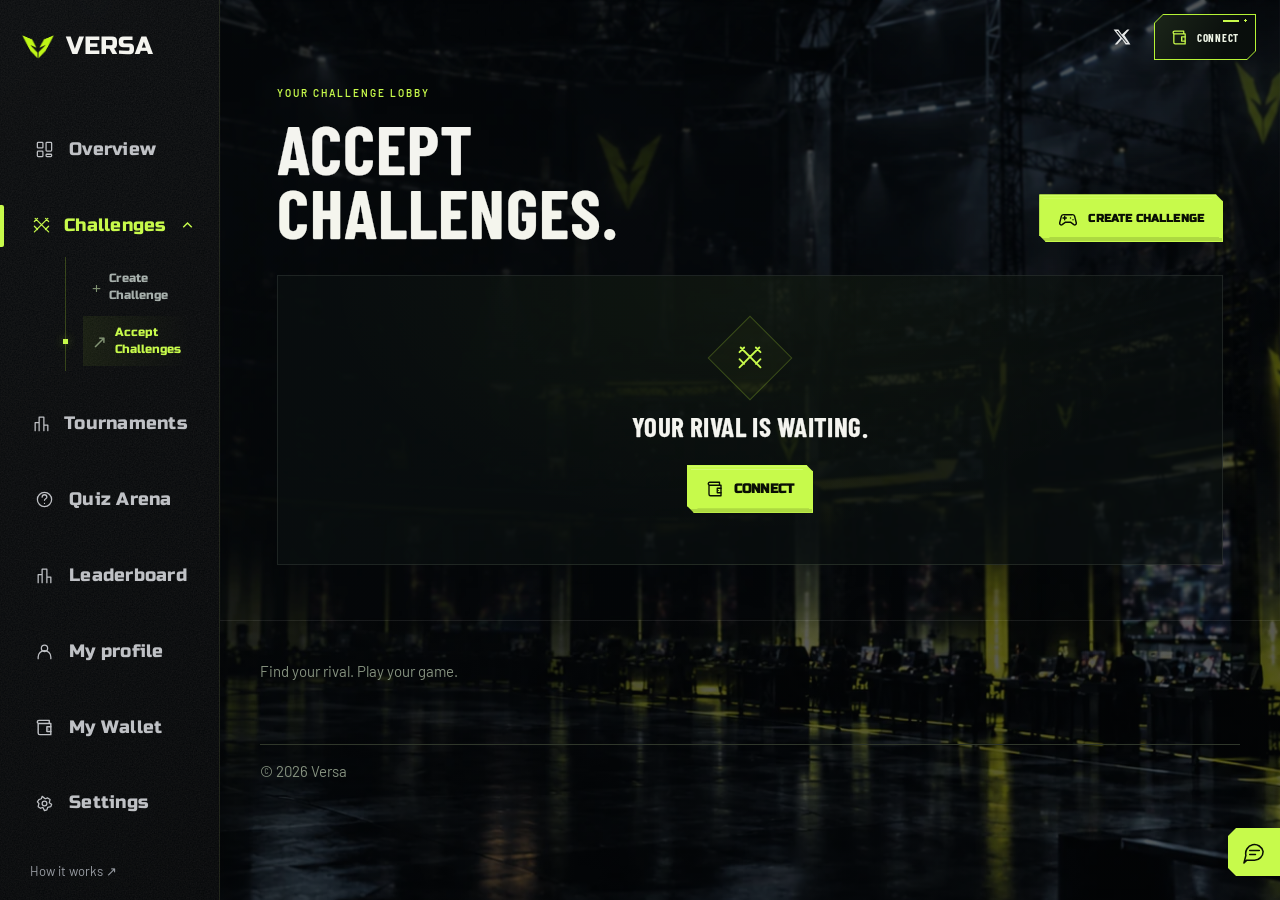
==== commit 79e83d53: "Add files via upload" ====
--- a/accept-challenges/index.html
+++ b/accept-challenges/index.html
@@ -1,3 +1,3 @@
 <!DOCTYPE html>
-<html lang="en"><head><meta name="versa-build" content="2026-11-01-v4.0"><meta charset="utf-8"><meta name="viewport" content="width=device-width,initial-scale=1"><meta name="theme-color" content="#090b0b"><meta name="description" content="Versa: challenge friends, play quizzes and explore competitions."><title>Versa — Your next match starts here</title><link rel="icon" href="/versa-favicon.ico"><link rel="stylesheet" href="/assets/versa-base.css?v=041100"><link rel="stylesheet" href="/assets/app-v2.css?v=041100"><link rel="stylesheet" href="/assets/revision-v3.css?v=041102"><link rel="preload" href="/assets/versa-arena-heavy.woff" as="font" type="font/woff" crossorigin></head>
-<body><a href="#main" class="skip">Skip to content</a><header class="header"><div class="mobile-ca-row"><button class="ca-copy" data-copy-ca="mobile" type="button" disabled aria-label="Versa contract address pending"><span>CA pending</span></button></div><div class="header-inner"><a href="/" class="brand" aria-label="Versa home"><span class="brand-mark" aria-hidden="true"><img src="/mobile-logo.png" alt=""></span><span class="brand-name">VERSA</span></a><nav id="nav" aria-label="Main navigation"><a href="/" data-nav="home">Home</a><a href="/accept-challenges/" data-nav="competitions">Competitions</a><a href="/quiz/" data-nav="quiz">Quiz Arena</a><a href="/leaderboard/" data-nav="leaderboard">Leaderboard</a><a href="/profile/" data-nav="profile">Profile</a><a href="/how-it-works/" data-nav="how">How it works</a></nav><div class="header-actions"><a class="header-x" href="https://x.com/PlayVersa_" target="_blank" rel="noopener noreferrer" aria-label="Versa on X (opens in a new tab)" title="@PlayVersa_"><svg width="18" height="18" viewBox="0 0 24 24" fill="currentColor" aria-hidden="true"><path d="M18.9 2H22l-6.8 7.8L23.2 22h-6.3L12 14.6 5.5 22H2.3l7.5-8.6L.8 2h6.5l4.5 6.7L18.9 2Zm-1.1 18h1.7L6.3 3.9H4.5L17.8 20Z"/></svg></a><button class="wallet-btn" data-wallet><svg class="connect-icon" width="18" height="18" viewBox="0 0 24 24" fill="none" stroke="currentColor" stroke-width="1.8" stroke-linecap="round" stroke-linejoin="round" aria-hidden="true"><path d="M20 7H5a2 2 0 0 1 0-4h13v4M4 7v12a2 2 0 0 0 2 2h14V7"/><path d="M20 11h-5v6h5"/><circle cx="16.5" cy="14" r=".7" fill="currentColor" stroke="none"/></svg><span>Connect</span></button><button class="ca-copy desktop-ca" data-copy-ca="desktop" type="button" disabled aria-label="Versa contract address pending"><span>CA pending</span></button><button class="menu-btn" aria-label="Open navigation" aria-expanded="false" aria-controls="nav"><span></span><span></span><span></span></button></div></div></header><main id="main" tabindex="-1"><section class="boot-shell" id="versa-boot" role="status"><h1>Loading your arena…</h1><p>Versa is getting ready.</p><div id="boot-retry" hidden><p>The page is taking longer than expected.</p><button class="btn" type="button" onclick="location.reload()">Reload Versa</button></div></section></main><footer class="footer"><div class="footer-inner"><div><a href="/" class="brand" aria-label="Versa home"><span class="brand-mark"><img src="/mobile-logo.png" alt=""></span><span class="brand-name">VERSA</span></a><p>Find your rival. Play your game.</p></div><div class="footer-links"><a href="/accept-challenges/">Competitions</a><a href="/quiz/">Quiz Arena</a><a href="/how-it-works/">How it works</a><a href="/profile/">Profile</a><a href="/terms/">Terms of Service</a><a href="/privacy/">Privacy Policy</a></div><p class="footnote">© <span id="year"></span> Versa</p></div></footer><dialog id="dialog" aria-labelledby="dialog-title"><div id="dialog-content"></div></dialog><div id="toast" role="status" aria-live="polite" hidden></div><noscript><div class="no-script">Please enable JavaScript to use the Versa prototype.</div></noscript><script>window.addEventListener('error',function(e){var boot=document.getElementById('versa-boot'),retry=document.getElementById('boot-retry');if(boot&&retry&&(e.error||e.target&&e.target.tagName==='SCRIPT')){boot.querySelector('h1').textContent='Versa could not finish loading.';boot.querySelector('p').textContent='Please reload the page to try again.';retry.hidden=false;}},true);setTimeout(function(){var retry=document.getElementById('boot-retry');if(retry)retry.hidden=false;},8000);</script><script src="/versa-config.js?v=041100"></script><script src="/assets/versa-mobile-wallet.js?v=041100" defer></script><script src="/assets/versa-app.js?v=041102" defer></script></body></html>
+<html lang="en"><head><meta name="versa-build" content="2026-11-01-v4.0"><meta charset="utf-8"><meta name="viewport" content="width=device-width,initial-scale=1"><meta name="theme-color" content="#090b0b"><meta name="description" content="Versa: challenge friends, play quizzes and explore competitions."><title>Versa — Your next match starts here</title><link rel="icon" href="/versa-favicon.ico"><link rel="stylesheet" href="/assets/versa-base.css?v=041100"><link rel="stylesheet" href="/assets/app-v2.css?v=041100"><link rel="stylesheet" href="/assets/revision-v3.css?v=041103"><link rel="preload" href="/assets/versa-arena-heavy.woff" as="font" type="font/woff" crossorigin></head>
+<body><a href="#main" class="skip">Skip to content</a><header class="header"><div class="mobile-ca-row"><button class="ca-copy" data-copy-ca="mobile" type="button" disabled aria-label="Versa contract address pending"><span>CA pending</span></button></div><div class="header-inner"><a href="/" class="brand" aria-label="Versa home"><span class="brand-mark" aria-hidden="true"><img src="/mobile-logo.png" alt=""></span><span class="brand-name">VERSA</span></a><nav id="nav" aria-label="Main navigation"><a href="/" data-nav="home">Home</a><a href="/accept-challenges/" data-nav="competitions">Competitions</a><a href="/quiz/" data-nav="quiz">Quiz Arena</a><a href="/leaderboard/" data-nav="leaderboard">Leaderboard</a><a href="/profile/" data-nav="profile">Profile</a><a href="/how-it-works/" data-nav="how">How it works</a></nav><div class="header-actions"><a class="header-x" href="https://x.com/PlayVersa_" target="_blank" rel="noopener noreferrer" aria-label="Versa on X (opens in a new tab)" title="@PlayVersa_"><svg width="18" height="18" viewBox="0 0 24 24" fill="currentColor" aria-hidden="true"><path d="M18.9 2H22l-6.8 7.8L23.2 22h-6.3L12 14.6 5.5 22H2.3l7.5-8.6L.8 2h6.5l4.5 6.7L18.9 2Zm-1.1 18h1.7L6.3 3.9H4.5L17.8 20Z"/></svg></a><button class="wallet-btn" data-wallet><svg class="connect-icon" width="18" height="18" viewBox="0 0 24 24" fill="none" stroke="currentColor" stroke-width="1.8" stroke-linecap="round" stroke-linejoin="round" aria-hidden="true"><path d="M20 7H5a2 2 0 0 1 0-4h13v4M4 7v12a2 2 0 0 0 2 2h14V7"/><path d="M20 11h-5v6h5"/><circle cx="16.5" cy="14" r=".7" fill="currentColor" stroke="none"/></svg><span>Connect</span></button><button class="ca-copy desktop-ca" data-copy-ca="desktop" type="button" disabled aria-label="Versa contract address pending"><span>CA pending</span></button><button class="menu-btn" aria-label="Open navigation" aria-expanded="false" aria-controls="nav"><span></span><span></span><span></span></button></div></div></header><main id="main" tabindex="-1"><section class="boot-shell" id="versa-boot" role="status"><h1>Loading your arena…</h1><p>Versa is getting ready.</p><div id="boot-retry" hidden><p>The page is taking longer than expected.</p><button class="btn" type="button" onclick="location.reload()">Reload Versa</button></div></section></main><footer class="footer"><div class="footer-inner"><div><a href="/" class="brand" aria-label="Versa home"><span class="brand-mark"><img src="/mobile-logo.png" alt=""></span><span class="brand-name">VERSA</span></a><p>Find your rival. Play your game.</p></div><div class="footer-links"><a href="/accept-challenges/">Competitions</a><a href="/quiz/">Quiz Arena</a><a href="/how-it-works/">How it works</a><a href="/profile/">Profile</a><a href="/terms/">Terms of Service</a><a href="/privacy/">Privacy Policy</a></div><p class="footnote">© <span id="year"></span> Versa</p></div></footer><dialog id="dialog" aria-labelledby="dialog-title"><div id="dialog-content"></div></dialog><div id="toast" role="status" aria-live="polite" hidden></div><noscript><div class="no-script">Please enable JavaScript to use the Versa prototype.</div></noscript><script>window.addEventListener('error',function(e){var boot=document.getElementById('versa-boot'),retry=document.getElementById('boot-retry');if(boot&&retry&&(e.error||e.target&&e.target.tagName==='SCRIPT')){boot.querySelector('h1').textContent='Versa could not finish loading.';boot.querySelector('p').textContent='Please reload the page to try again.';retry.hidden=false;}},true);setTimeout(function(){var retry=document.getElementById('boot-retry');if(retry)retry.hidden=false;},8000);</script><script src="/versa-config.js?v=041100"></script><script src="/assets/versa-mobile-wallet.js?v=041100" defer></script><script src="/assets/versa-app.js?v=041103" defer></script></body></html>
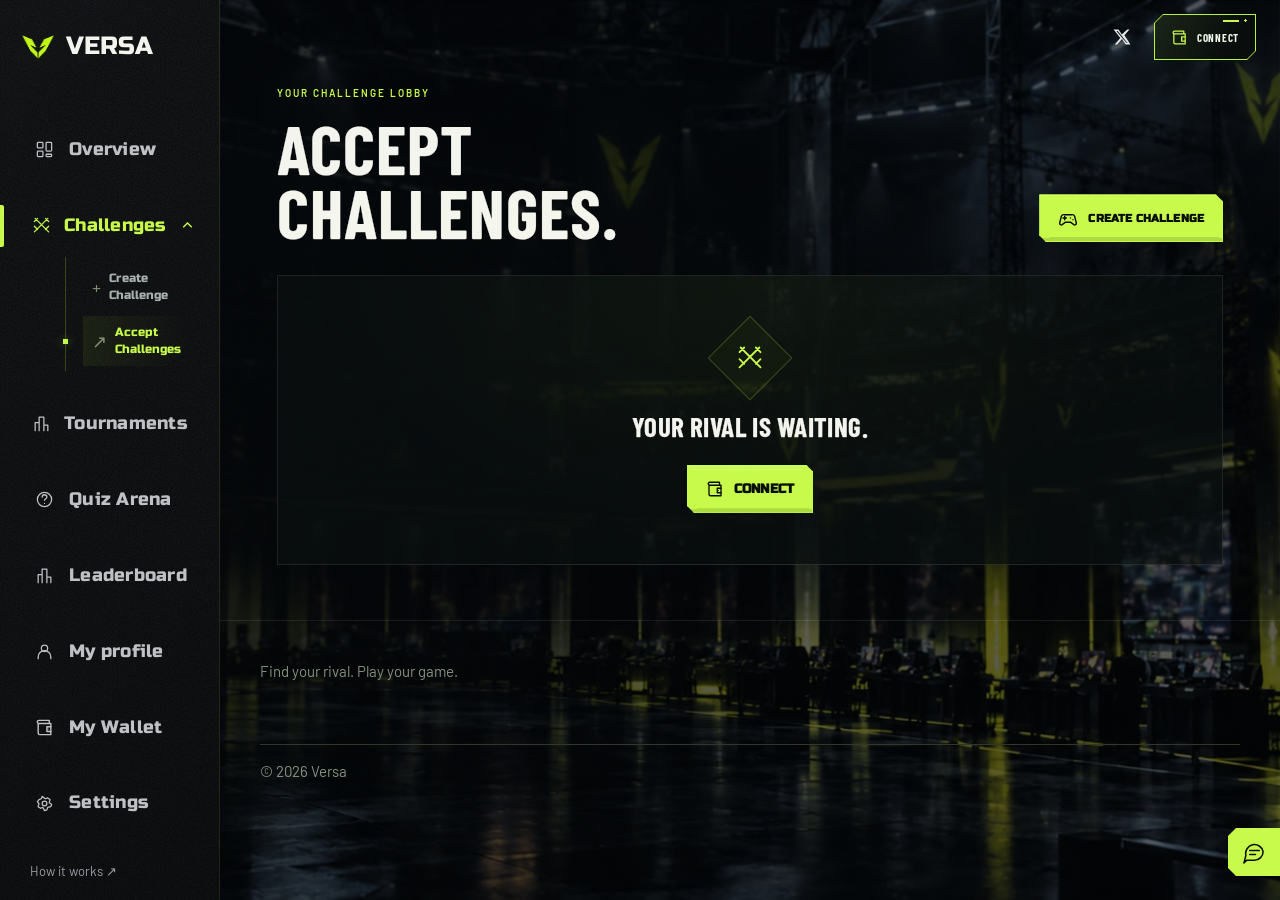
==== commit f8036e27: "Add files via upload" ====
--- a/accept-challenges/index.html
+++ b/accept-challenges/index.html
@@ -1,3 +1,3 @@
 <!DOCTYPE html>
-<html lang="en"><head><meta name="versa-build" content="2026-11-01-v4.0"><meta charset="utf-8"><meta name="viewport" content="width=device-width,initial-scale=1"><meta name="theme-color" content="#090b0b"><meta name="description" content="Versa: challenge friends, play quizzes and explore competitions."><title>Versa — Your next match starts here</title><link rel="icon" href="/versa-favicon.ico"><link rel="stylesheet" href="/assets/versa-base.css?v=041100"><link rel="stylesheet" href="/assets/app-v2.css?v=041100"><link rel="stylesheet" href="/assets/revision-v3.css?v=041103"><link rel="preload" href="/assets/versa-arena-heavy.woff" as="font" type="font/woff" crossorigin></head>
-<body><a href="#main" class="skip">Skip to content</a><header class="header"><div class="mobile-ca-row"><button class="ca-copy" data-copy-ca="mobile" type="button" disabled aria-label="Versa contract address pending"><span>CA pending</span></button></div><div class="header-inner"><a href="/" class="brand" aria-label="Versa home"><span class="brand-mark" aria-hidden="true"><img src="/mobile-logo.png" alt=""></span><span class="brand-name">VERSA</span></a><nav id="nav" aria-label="Main navigation"><a href="/" data-nav="home">Home</a><a href="/accept-challenges/" data-nav="competitions">Competitions</a><a href="/quiz/" data-nav="quiz">Quiz Arena</a><a href="/leaderboard/" data-nav="leaderboard">Leaderboard</a><a href="/profile/" data-nav="profile">Profile</a><a href="/how-it-works/" data-nav="how">How it works</a></nav><div class="header-actions"><a class="header-x" href="https://x.com/PlayVersa_" target="_blank" rel="noopener noreferrer" aria-label="Versa on X (opens in a new tab)" title="@PlayVersa_"><svg width="18" height="18" viewBox="0 0 24 24" fill="currentColor" aria-hidden="true"><path d="M18.9 2H22l-6.8 7.8L23.2 22h-6.3L12 14.6 5.5 22H2.3l7.5-8.6L.8 2h6.5l4.5 6.7L18.9 2Zm-1.1 18h1.7L6.3 3.9H4.5L17.8 20Z"/></svg></a><button class="wallet-btn" data-wallet><svg class="connect-icon" width="18" height="18" viewBox="0 0 24 24" fill="none" stroke="currentColor" stroke-width="1.8" stroke-linecap="round" stroke-linejoin="round" aria-hidden="true"><path d="M20 7H5a2 2 0 0 1 0-4h13v4M4 7v12a2 2 0 0 0 2 2h14V7"/><path d="M20 11h-5v6h5"/><circle cx="16.5" cy="14" r=".7" fill="currentColor" stroke="none"/></svg><span>Connect</span></button><button class="ca-copy desktop-ca" data-copy-ca="desktop" type="button" disabled aria-label="Versa contract address pending"><span>CA pending</span></button><button class="menu-btn" aria-label="Open navigation" aria-expanded="false" aria-controls="nav"><span></span><span></span><span></span></button></div></div></header><main id="main" tabindex="-1"><section class="boot-shell" id="versa-boot" role="status"><h1>Loading your arena…</h1><p>Versa is getting ready.</p><div id="boot-retry" hidden><p>The page is taking longer than expected.</p><button class="btn" type="button" onclick="location.reload()">Reload Versa</button></div></section></main><footer class="footer"><div class="footer-inner"><div><a href="/" class="brand" aria-label="Versa home"><span class="brand-mark"><img src="/mobile-logo.png" alt=""></span><span class="brand-name">VERSA</span></a><p>Find your rival. Play your game.</p></div><div class="footer-links"><a href="/accept-challenges/">Competitions</a><a href="/quiz/">Quiz Arena</a><a href="/how-it-works/">How it works</a><a href="/profile/">Profile</a><a href="/terms/">Terms of Service</a><a href="/privacy/">Privacy Policy</a></div><p class="footnote">© <span id="year"></span> Versa</p></div></footer><dialog id="dialog" aria-labelledby="dialog-title"><div id="dialog-content"></div></dialog><div id="toast" role="status" aria-live="polite" hidden></div><noscript><div class="no-script">Please enable JavaScript to use the Versa prototype.</div></noscript><script>window.addEventListener('error',function(e){var boot=document.getElementById('versa-boot'),retry=document.getElementById('boot-retry');if(boot&&retry&&(e.error||e.target&&e.target.tagName==='SCRIPT')){boot.querySelector('h1').textContent='Versa could not finish loading.';boot.querySelector('p').textContent='Please reload the page to try again.';retry.hidden=false;}},true);setTimeout(function(){var retry=document.getElementById('boot-retry');if(retry)retry.hidden=false;},8000);</script><script src="/versa-config.js?v=041100"></script><script src="/assets/versa-mobile-wallet.js?v=041100" defer></script><script src="/assets/versa-app.js?v=041103" defer></script></body></html>
+<html lang="en"><head><meta name="versa-build" content="2026-11-01-v4.0"><meta charset="utf-8"><meta name="viewport" content="width=device-width,initial-scale=1"><meta name="theme-color" content="#090b0b"><meta name="description" content="Versa: challenge friends, play quizzes and explore competitions."><title>Versa — Your next match starts here</title><link rel="icon" href="/versa-favicon.ico"><link rel="stylesheet" href="/assets/versa-base.css?v=041100"><link rel="stylesheet" href="/assets/app-v2.css?v=041100"><link rel="stylesheet" href="/assets/revision-v3.css?v=041119"><link rel="preload" href="/assets/versa-arena-heavy.woff" as="font" type="font/woff" crossorigin></head>
+<body><a href="#main" class="skip">Skip to content</a><header class="header"><div class="mobile-ca-row"><button class="ca-copy" data-copy-ca="mobile" type="button" disabled aria-label="Versa contract address pending"><span>CA pending</span></button></div><div class="header-inner"><a href="/" class="brand" aria-label="Versa home"><span class="brand-mark" aria-hidden="true"><img src="/mobile-logo.png" alt=""></span><span class="brand-name">VERSA</span></a><nav id="nav" aria-label="Main navigation"><a href="/" data-nav="home">Home</a><a href="/accept-challenges/" data-nav="competitions">Competitions</a><a href="/quiz/" data-nav="quiz">Quiz Arena</a><a href="/leaderboard/" data-nav="leaderboard">Leaderboard</a><a href="/profile/" data-nav="profile">Profile</a><a href="/how-it-works/" data-nav="how">How it works</a></nav><div class="header-actions"><a class="header-x" href="https://x.com/PlayVersa_" target="_blank" rel="noopener noreferrer" aria-label="Versa on X (opens in a new tab)" title="@PlayVersa_"><svg width="18" height="18" viewBox="0 0 24 24" fill="currentColor" aria-hidden="true"><path d="M18.9 2H22l-6.8 7.8L23.2 22h-6.3L12 14.6 5.5 22H2.3l7.5-8.6L.8 2h6.5l4.5 6.7L18.9 2Zm-1.1 18h1.7L6.3 3.9H4.5L17.8 20Z"/></svg></a><button class="wallet-btn" data-wallet><svg class="connect-icon" width="18" height="18" viewBox="0 0 24 24" fill="none" stroke="currentColor" stroke-width="1.8" stroke-linecap="round" stroke-linejoin="round" aria-hidden="true"><path d="M20 7H5a2 2 0 0 1 0-4h13v4M4 7v12a2 2 0 0 0 2 2h14V7"/><path d="M20 11h-5v6h5"/><circle cx="16.5" cy="14" r=".7" fill="currentColor" stroke="none"/></svg><span>Connect</span></button><button class="ca-copy desktop-ca" data-copy-ca="desktop" type="button" disabled aria-label="Versa contract address pending"><span>CA pending</span></button><button class="menu-btn" aria-label="Open navigation" aria-expanded="false" aria-controls="nav"><span></span><span></span><span></span></button></div></div></header><main id="main" tabindex="-1"><section class="boot-shell" id="versa-boot" role="status"><h1>Loading your arena…</h1><p>Versa is getting ready.</p><div id="boot-retry" hidden><p>The page is taking longer than expected.</p><button class="btn" type="button" onclick="location.reload()">Reload Versa</button></div></section></main><footer class="footer"><div class="footer-inner"><div><a href="/" class="brand" aria-label="Versa home"><span class="brand-mark"><img src="/mobile-logo.png" alt=""></span><span class="brand-name">VERSA</span></a><p>Find your rival. Play your game.</p></div><div class="footer-links"><a href="/accept-challenges/">Competitions</a><a href="/quiz/">Quiz Arena</a><a href="/how-it-works/">How it works</a><a href="/profile/">Profile</a><a href="/terms/">Terms of Service</a><a href="/privacy/">Privacy Policy</a></div><p class="footnote">© <span id="year"></span> Versa</p></div></footer><dialog id="dialog" aria-labelledby="dialog-title"><div id="dialog-content"></div></dialog><div id="toast" role="status" aria-live="polite" hidden></div><noscript><div class="no-script">Please enable JavaScript to use the Versa prototype.</div></noscript><script>window.addEventListener('error',function(e){var boot=document.getElementById('versa-boot'),retry=document.getElementById('boot-retry');if(boot&&retry&&(e.error||e.target&&e.target.tagName==='SCRIPT')){boot.querySelector('h1').textContent='Versa could not finish loading.';boot.querySelector('p').textContent='Please reload the page to try again.';retry.hidden=false;}},true);setTimeout(function(){var retry=document.getElementById('boot-retry');if(retry)retry.hidden=false;},8000);</script><script src="/versa-config.js?v=041100"></script><script src="/assets/versa-mobile-wallet.js?v=041100" defer></script><script src="/assets/versa-app.js?v=041119" defer></script></body></html>
--- a/assets/revision-v3.css
+++ b/assets/revision-v3.css
@@ -589,3 +589,173 @@
 .admin-stats>div{display:grid;gap:.25rem;padding:.7rem clamp(.55rem,2vw,1rem)}
 .admin-stats small{color:#bdc8cf;line-height:1.2}
 .admin-stats strong{font-size:clamp(1.2rem,4vw,2rem)}
+
+/* Quiz Arena 4.1.16 — selected three-card design. */
+.quiz-arena-v416{max-width:1480px;padding-top:72px;padding-bottom:48px}
+.quiz-arena-v416 .qa-heading{margin:0 0 24px}
+.quiz-arena-v416 .qa-heading h1{font-family:VersaDisplay,Impact,'Arial Narrow',sans-serif!important;font-size:clamp(48px,5.6vw,82px);line-height:1.03;margin:0;color:#f5f5ef}
+.quiz-arena-v416 .qa-tagline{margin:10px 0 0;color:var(--lime,#c5ff35);font:700 clamp(17px,1.8vw,26px)/1.25 VersaBody,Arial,sans-serif;letter-spacing:.075em}
+.quiz-arena-v416 .qa-rules{display:flex;align-items:center;list-style:none;padding:0;margin:0 0 32px}
+.quiz-arena-v416 .qa-rules li{display:flex;align-items:center;gap:12px;padding:0 28px;border-right:1px solid #ffffff50;font:600 14px/1.4 VersaBody,Arial,sans-serif;color:#e9eae5}
+.quiz-arena-v416 .qa-rules li:first-child{padding-left:0}
+.quiz-arena-v416 .qa-rules li:last-child{padding-right:0;border:0}
+.quiz-arena-v416 .qa-rules svg{width:28px;height:28px;color:var(--lime);flex:none}
+.quiz-arena-v416 .qa-grid{display:grid;grid-template-columns:repeat(3,minmax(0,1fr));gap:18px;align-items:stretch}
+.quiz-arena-v416 .qa-tile{position:relative;min-width:0;display:flex;flex-direction:column;border:1px solid #ffffff45;border-radius:9px;overflow:hidden;background:linear-gradient(145deg,#111516f0,#080a0bea);box-shadow:0 8px 26px #0002}
+.quiz-arena-v416 .qa-image{position:relative;aspect-ratio:1.65;overflow:hidden}
+.quiz-arena-v416 .qa-image img{display:block;width:100%;height:100%;object-fit:cover;object-position:center}
+.quiz-arena-v416 .qa-image::after{content:"";position:absolute;inset:0;background:linear-gradient(180deg,transparent 60%,#0e111100 70%,#0e1111 100%);pointer-events:none}
+.quiz-arena-v416 .qa-copy{display:flex;flex-direction:column;align-items:stretch;flex:1;padding:22px}
+.quiz-arena-v416 .qa-level{font:600 11px/1.3 VersaBody,Arial,sans-serif;text-transform:uppercase;letter-spacing:.12em;color:var(--lime);margin:0 0 9px}
+.quiz-arena-v416 .qa-copy h2{font-family:VersaDisplay,Impact,'Arial Narrow',sans-serif!important;font-size:clamp(26px,2.65vw,39px);line-height:1.1;text-transform:uppercase;margin:0 0 12px;color:#f5f5ef}
+.quiz-arena-v416 .qa-description{font:400 14px/1.5 VersaBody,Arial,sans-serif;color:#b9bec1;margin:0 0 24px;min-height:3em}
+.quiz-arena-v416 .qa-start{display:flex;align-items:center;justify-content:space-between;gap:12px;min-height:46px;width:100%;margin-top:auto;padding:12px 16px;border:0;border-radius:5px;background:var(--lime);color:#080a0b;font-size:15px;line-height:1.2;white-space:normal}
+.quiz-arena-v416 .qa-start svg{width:23px;height:23px;flex:none}
+.quiz-arena-v416 .qa-start:focus-visible{outline:3px solid #fff;outline-offset:-5px}
+@media(min-width:761px) and (max-width:1100px){
+ .quiz-arena-v416 .qa-grid{gap:12px}
+ .quiz-arena-v416 .qa-copy{padding:17px}
+ .quiz-arena-v416 .qa-rules li{font-size:12px;padding:0 18px;gap:8px}
+ .quiz-arena-v416 .qa-description{font-size:12px;min-height:4.5em}
+ .quiz-arena-v416 .qa-copy h2{font-size:26px}
+ .quiz-arena-v416 .qa-start{padding:10px 12px;font-size:12px}
+}
+@media(max-width:760px){
+ .quiz-arena-v416{padding-top:22px!important;padding-left:18px;padding-right:18px}
+ .quiz-arena-v416 .qa-heading{margin-bottom:20px}
+ .quiz-arena-v416 .qa-heading h1{font-size:48px}
+ .quiz-arena-v416 .qa-tagline{font-size:17px;margin-top:6px}
+ .quiz-arena-v416 .qa-rules{margin-bottom:23px;justify-content:space-between;align-items:flex-start}
+ .quiz-arena-v416 .qa-rules li{padding:0 9px;font-size:10px;gap:6px;min-width:0;flex:1}
+ .quiz-arena-v416 .qa-rules svg{width:22px;height:22px}
+ .quiz-arena-v416 .qa-grid{grid-template-columns:1fr;gap:17px}
+ .quiz-arena-v416 .qa-image{aspect-ratio:1.9}
+ .quiz-arena-v416 .qa-copy{padding:20px}
+ .quiz-arena-v416 .qa-copy h2{font-size:33px;margin-bottom:9px}
+ .quiz-arena-v416 .qa-description{min-height:0;font-size:14px;margin-bottom:22px}
+ .quiz-arena-v416 .qa-start{font-size:15px}
+}
+@media(prefers-reduced-motion:no-preference){.quiz-arena-v416 .qa-start{transition:filter .15s ease}.quiz-arena-v416 .qa-start:hover{filter:brightness(1.12)}}
+
+/* Overview and leaderboard 4.1.17. */
+.overview-v417 .overview-hero{min-height:310px;height:clamp(300px,25vw,390px)}
+.overview-v417 .overview-hero-copy{padding:32px;width:60%;max-width:650px}
+.overview-v417 .overview-hero h1{font-size:clamp(35px,3.7vw,55px);line-height:1.08;margin:0 0 23px}
+.overview-v417 .overview-actions{display:grid;grid-template-columns:1.1fr 1fr;max-width:460px;gap:12px}
+.overview-v417 .overview-actions .btn{font-size:13px;padding:12px;white-space:nowrap;min-width:0}
+.ov-shortcuts{display:grid;grid-template-columns:repeat(2,minmax(0,1fr));gap:16px;margin-top:16px}
+.ov-shortcut{display:block;position:relative;isolation:isolate;min-height:130px;overflow:hidden;border:1px solid #ffffff40;border-radius:8px;background:#0b0d0e;color:#fff}
+.ov-shortcut>img{position:absolute;inset:0 0 0 auto;width:55%;height:100%;object-fit:cover;object-position:35% center;z-index:-2}
+.ov-shortcut::before{content:"";position:absolute;inset:0;background:linear-gradient(90deg,#080b0dfc 0%,#080b0de0 45%,#080b0d10 100%);z-index:-1}
+.ov-shortcut::after{content:"";position:absolute;right:5px;bottom:0;width:45%;height:1px;background:var(--lime)}
+.ov-shortcut-copy{display:flex;align-items:flex-start;flex-direction:column;gap:4px;padding:20px 24px}
+.ov-shortcut-copy>strong{font:700 28px/1.1 VersaDisplay,Impact,sans-serif}
+.ov-shortcut-copy>small{font-size:12px;color:#c1c5c7}
+.ov-shortcut-action{font:700 13px/1.4 VersaBody,Arial,sans-serif;color:var(--lime);margin-top:6px}
+.ov-shortcut:focus-visible{outline:3px solid var(--lime);outline-offset:3px}
+.ov-match-area{margin-top:24px}
+.ov-empty{padding:24px;border:1px solid #ffffff30;border-radius:8px;text-align:center;background:#090b0ba0}
+.ov-empty>img{width:44px;height:40px;object-fit:contain;filter:grayscale(1);opacity:.35}
+.ov-empty p{font-size:14px;font-style:italic;color:#bbbfc2;margin:10px 0 16px}
+.ov-empty .btn{font-size:12px;min-height:38px}
+.ov-match-list{border:1px solid #ffffff30;border-radius:8px;overflow:hidden}
+.ov-match-link{display:flex;width:100%;align-items:center;justify-content:space-between;gap:12px;background:#090b0bc0;border:0;border-bottom:1px solid #ffffff20;color:white;padding:16px 20px;text-align:left}
+.ov-match-link:last-child{border:0}.ov-match-link>span:first-child{display:grid;gap:5px}.ov-match-link small{color:#aaa}
+.sr-only{position:absolute!important;width:1px;height:1px;padding:0;overflow:hidden;clip:rect(0,0,0,0);white-space:nowrap;border:0}
+.lb-tools{display:flex;align-items:start;justify-content:space-between;gap:24px;margin:24px 0 28px}
+.lb-info{max-width:480px;font-size:14px;color:#bac0c4}.lb-info summary{cursor:pointer;list-style:none}.lb-info summary::-webkit-details-marker{display:none}.lb-info summary span{margin-left:6px;color:#eee}.lb-info p{padding-top:12px;line-height:1.5}
+.lb-search{display:block;position:relative;width:min(400px,45%);margin:0}
+.lb-search input{width:100%;padding:12px 44px 12px 14px;border:1px solid #ffffff45;border-radius:7px;background:#0e1211c0;color:#fff;font:400 14px/1.5 VersaBody,Arial,sans-serif}
+.lb-search>span:last-child{position:absolute;right:14px;top:6px;font-size:29px;color:#d1d6d5;pointer-events:none}
+.lb-table{border:1px solid #ffffff40;border-radius:8px;overflow:hidden;background:#0b0e0ed0}
+.lb-columns,.lb-row{display:grid;grid-template-columns:62px minmax(130px,1fr) 75px 75px 95px 32px;align-items:center;gap:14px;padding:16px 20px}
+.lb-columns{font:600 12px/1.3 VersaBody,Arial,sans-serif;text-transform:uppercase;border-bottom:1px solid #ffffff35;color:#d0d4d4}
+.lb-columns>span:nth-child(n+3){text-align:center}
+.lb-row{min-height:80px;border-bottom:1px solid #ffffff20}
+.lb-row:last-child{border:0}
+.lb-player{display:flex;gap:16px;align-items:center;min-width:0}
+.lb-player>.player-avatar{width:44px;height:44px;flex:none;object-fit:cover}
+.lb-player>span:last-child{min-width:0;display:grid;gap:4px}
+.lb-player strong{display:flex;gap:8px;align-items:center;font-size:16px;overflow-wrap:anywhere}
+.lb-player small{font-size:12px;color:#a6adb3;overflow-wrap:anywhere}
+.lb-rank{font:700 25px/1 VersaDisplay,Impact,sans-serif;color:var(--lime)}
+.lb-number{font-size:17px;text-align:center;color:#edf0ec}
+.lb-you{background:#c5ff3510}
+.lb-you-tag{display:inline-block;background:var(--lime);color:#111;font:700 9px/1.5 Arial,sans-serif;padding:1px 5px;border-radius:3px}
+.lb-profile{display:grid;place-content:center;width:32px;height:44px;font-size:30px;color:#e5e8e4}
+.lb-profile:focus-visible{outline:2px solid var(--lime)}
+.lb-unranked{font-size:17px;margin:26px 12px 12px;color:#b9bfc3}
+.lb-mobile-label{display:none}
+@media(max-width:1100px) and (min-width:761px){.lb-columns,.lb-row{grid-template-columns:42px minmax(110px,1fr) 42px 48px 68px 24px;gap:10px;padding:16px 14px}.lb-player{gap:10px}.lb-player strong{font-size:14px}.overview-v417 .overview-actions .btn{font-size:11px}}
+@media(max-width:760px){
+ .overview-v417 .welcome-strip{padding-top:12px}
+ .overview-v417 .welcome-person strong{font-size:11px}
+ .overview-v417 .overview-hero{height:305px;min-height:0;display:flex;align-items:flex-end}
+ .overview-v417 .overview-hero>img{object-position:65% top}
+ .overview-v417 .overview-hero::after{background:linear-gradient(180deg,#080a0b00 25%,#080a0b99 48%,#080a0bf5 70%,#080a0b 100%)}
+ .overview-v417 .overview-hero-copy{padding:18px 15px;width:100%;max-width:100%}
+ .overview-v417 .overview-hero h1{font-size:29px;line-height:1.08;margin-bottom:16px}
+ .overview-v417 .overview-actions{display:grid;grid-template-columns:1.15fr 1fr;gap:8px}
+ .overview-v417 .overview-actions .btn{font-size:10px;padding:10px 6px;min-height:39px;gap:4px;letter-spacing:0}
+ .ov-shortcuts{gap:10px;margin-top:12px}
+ .ov-shortcut{min-height:149px}.ov-shortcut>img{width:100%;height:82px;object-position:35% center}
+ .ov-shortcut::before{background:linear-gradient(180deg,transparent 15%,#080b0d40 32%,#080b0dfc 57%)}
+ .ov-shortcut-copy{padding:77px 12px 13px;gap:4px}.ov-shortcut-copy>strong{font-size:19px}.ov-shortcut-copy>small{font-size:10px;line-height:1.4}
+ .ov-shortcut-action{font-size:11px;margin-top:4px}
+ .ov-match-area{margin-top:18px}.ov-empty{padding:20px 12px}.ov-empty p{font-size:12px}
+ .leaderboard-v417 .section-title{font-size:39px}
+ .lb-tools{display:flex;flex-direction:column;gap:18px;margin:20px 0 24px}
+ .lb-search{width:100%}.lb-info{font-size:12px}
+ .lb-columns{display:none}
+ .lb-row{grid-template-columns:26px minmax(0,1fr) 60px 18px;grid-template-rows:auto auto auto;gap:2px 6px;padding:14px 10px;min-height:90px}
+ .lb-rank{grid-column:1;grid-row:1/4;font-size:20px}
+ .lb-player{grid-column:2;grid-row:1/4;gap:9px}
+ .lb-player>.player-avatar{width:33px;height:33px}
+ .lb-player strong{font-size:13px;gap:5px}.lb-player small{font-size:10px}
+ .lb-number{font-size:11px;text-align:right}.lb-mobile-label{display:inline;font-size:9px;color:#b4bbc0}
+ .lb-wins{grid-column:3;grid-row:1}.lb-rate{grid-column:3;grid-row:2}.lb-played{grid-column:3;grid-row:3}
+ .lb-profile{grid-column:4;grid-row:1/4;width:18px;font-size:24px}
+}
+
+/* Overview desktop hero with right-hand shortcuts, v4.1.18. */
+.ov-empty .ov-gamepad{display:block;width:46px;height:38px;margin:0 auto;color:#9ba4a7;opacity:.65}
+@media(min-width:1000px){
+ .overview-v417{display:grid;grid-template-columns:minmax(0,2.2fr) minmax(230px,1fr);column-gap:18px;row-gap:0;align-items:stretch}
+ .overview-v417 .welcome-strip{grid-column:1/-1}
+ .overview-v417 .overview-hero{grid-column:1;min-width:0;height:390px;min-height:390px;margin:0}
+ .overview-v417 .ov-shortcuts{grid-column:2;display:grid;grid-template-columns:minmax(0,1fr);grid-template-rows:1fr 1fr;gap:14px;margin:0;min-width:0}
+ .overview-v417 .ov-shortcut{min-height:0}
+ .overview-v417 .ov-shortcut>img{width:100%;height:100%;object-position:65% center}
+ .overview-v417 .ov-shortcut::before{background:linear-gradient(90deg,#080b0df0,#080b0d99 62%,#080b0d30),linear-gradient(0deg,#080b0ddd,transparent 75%)}
+ .overview-v417 .ov-shortcut-copy{height:100%;justify-content:flex-end;padding:23px}
+ .overview-v417 .ov-shortcut-copy>strong{font-size:27px}
+ .overview-v417 .ov-shortcut-copy>small{font-size:12px}
+ .overview-v417 .overview-hero-copy{width:100%;max-width:none;padding:28px}
+ .overview-v417 .overview-hero h1{font-size:clamp(31px,3vw,47px)}
+ .overview-v417 .overview-actions{max-width:430px}
+ .overview-v417 .overview-hero::after{background:linear-gradient(90deg,#030507eb,#03050780 42%,#03050705 85%)}
+ .overview-v417 .ov-match-area{grid-column:1/-1;margin-top:22px}
+}
+@media(min-width:1000px) and (max-width:1200px){
+ .overview-v417{grid-template-columns:minmax(0,1.9fr) minmax(210px,1fr);column-gap:14px}
+ .overview-v417 .overview-hero-copy{padding:22px}
+ .overview-v417 .overview-hero h1{font-size:32px}
+ .overview-v417 .overview-actions{gap:8px}
+ .overview-v417 .overview-actions .btn{font-size:10px;padding:11px 7px}
+ .overview-v417 .ov-shortcut-copy{padding:18px}
+ .overview-v417 .ov-shortcut-copy>strong{font-size:25px}
+}
+
+/* Overview spacing and unboxed challenge prompt, v4.1.19. */
+.overview-v417 .ov-empty{border:0;border-radius:0;background:transparent;box-shadow:none;padding:28px 12px}
+@media(min-width:1000px){
+ .overview-v417{grid-template-columns:minmax(0,2.5fr) minmax(230px,1fr);column-gap:20px}
+ .overview-v417 .welcome-strip{justify-content:flex-start;gap:24px}
+ .overview-v417 .welcome-strip>.text-link{margin-left:0;white-space:nowrap}
+ .overview-v417 .overview-hero{grid-column:1;grid-row:2;width:100%;max-width:100%;height:440px;min-height:440px;aspect-ratio:auto;box-sizing:border-box}
+ .overview-v417 .overview-hero>img{width:100%;height:100%;object-fit:cover;object-position:center}
+ .overview-v417 .ov-shortcuts{grid-column:2;grid-row:2;width:100%;max-width:100%;height:440px;min-width:0;box-sizing:border-box;grid-template-rows:repeat(2,minmax(0,1fr))}
+ .overview-v417 .ov-shortcut{width:100%;min-width:0;max-width:100%;box-sizing:border-box}
+ .overview-v417 .ov-shortcut-copy{box-sizing:border-box;padding:22px}
+ .overview-v417 .ov-match-area{grid-row:3}
+}
